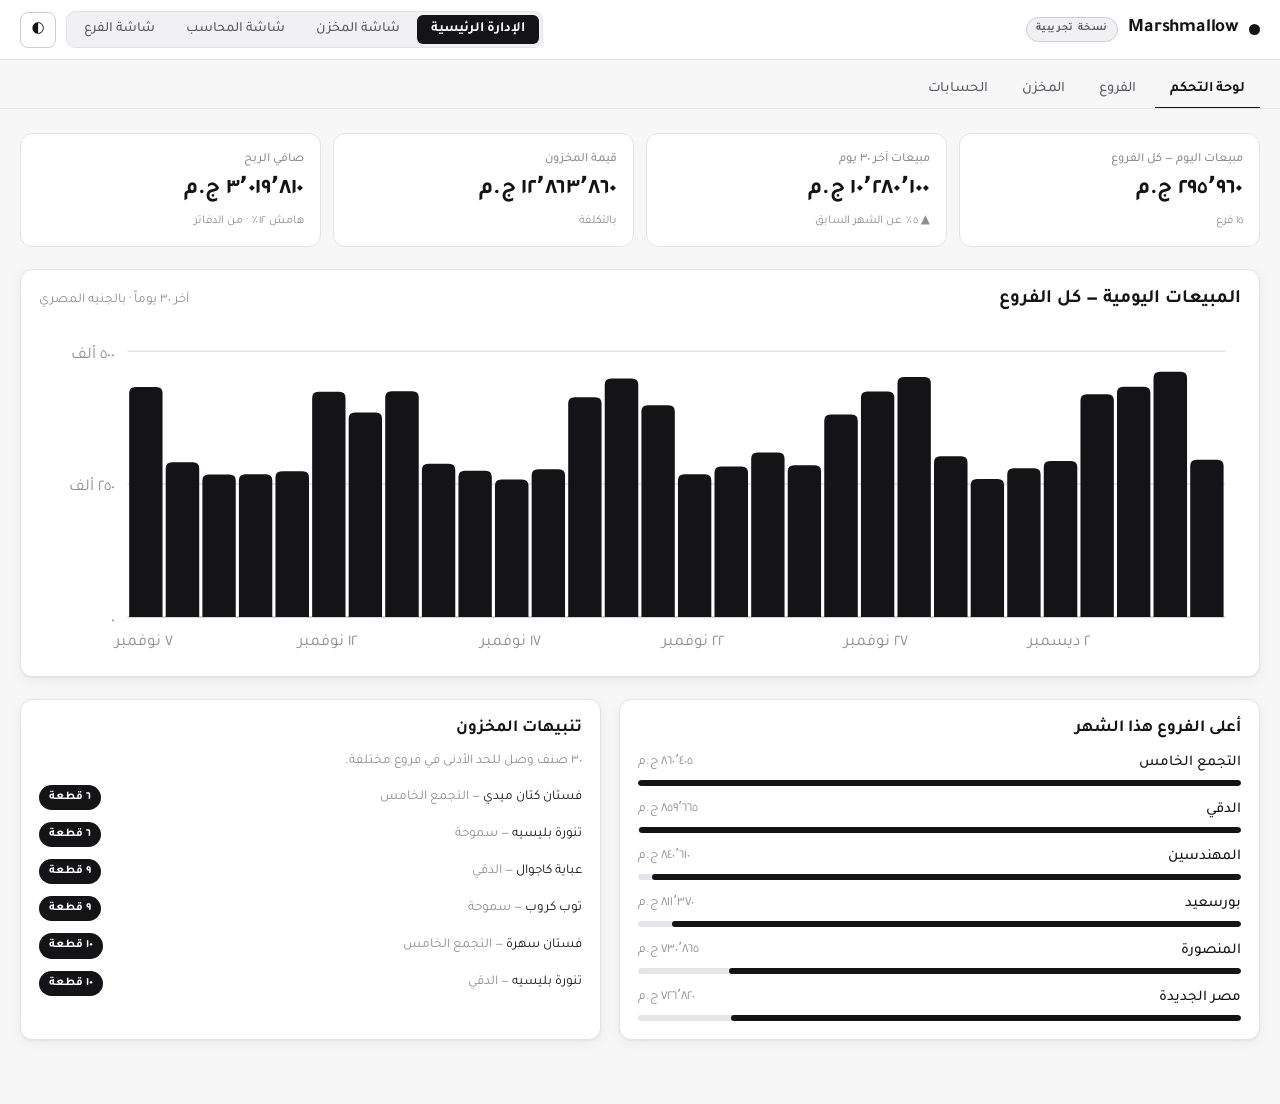
==== marshmallow/index.html @ 13fb3e09 "Add Marshmallow retail demo at /marshmallow/ An Arabic RTL demo of a three-in-one retail system for " ====
<!doctype html>
<html lang="ar" dir="rtl">
<head>
  <meta charset="utf-8">
  <meta name="viewport" content="width=device-width, initial-scale=1, viewport-fit=cover">
  <meta name="description" content="نسخة تجريبية لنظام Marshmallow — إدارة رئيسية ومخزن ومحاسبة وخمسة عشر فرعاً. بيانات وهمية بالكامل.">
  <meta name="robots" content="noindex">
  <link rel="icon" href="data:image/svg+xml,%3Csvg%20xmlns%3D%27http%3A%2F%2Fwww.w3.org%2F2000%2Fsvg%27%20viewBox%3D%270%200%2032%2032%27%3E%3Crect%20width%3D%2732%27%20height%3D%2732%27%20rx%3D%277%27%20fill%3D%27%23141416%27%2F%3E%3Ccircle%20cx%3D%2716%27%20cy%3D%2716%27%20r%3D%276%27%20fill%3D%27%23fff%27%2F%3E%3C%2Fsvg%3E">
  <style>
    :root { color-scheme: light;
      padding-top: env(safe-area-inset-top, 0px);
      padding-bottom: env(safe-area-inset-bottom, 0px); }
    body { margin: 0; font: 14px system-ui, sans-serif; }
    img { max-width: 100%; }
    [hidden] { display: none !important; }
  </style>
<title>Marshmallow</title>
<link rel="stylesheet" href="https://fonts.googleapis.com/css2?family=IBM+Plex+Mono:wght@400;500&family=Tajawal:wght@400;500;700&display=swap">
<style>
  /* Layout: RTL app shell — monochrome. Top bar with console/branch switch, tab row, 1320px column.
     No hue anywhere: state is carried by weight, fill and border style, never colour. */
  :root {
    --bg:#f7f7f8; --surface:#ffffff; --surface-2:#f1f1f3; --surface-3:#e6e6ea;
    --ink:#141416; --ink-2:#5c5c63; --ink-3:#8e8e96;
    --line:#e3e3e7; --line-2:#cdcdd3;
    --accent:#141416; --on-accent:#ffffff;
    --shadow:0 1px 2px rgba(20,20,22,.05), 0 4px 14px rgba(20,20,22,.05);
    --radius:12px;
    --font:"Tajawal", system-ui, "Segoe UI", sans-serif;
    --mono:"IBM Plex Mono", ui-monospace, Menlo, monospace;
  }
  @media (prefers-color-scheme: dark) {
    :root:not([data-theme="light"]) {
      --bg:#0e0e10; --surface:#161618; --surface-2:#1e1e21; --surface-3:#2a2a2f;
      --ink:#f2f2f4; --ink-2:#a8a8b0; --ink-3:#74747c;
      --line:#2a2a2e; --line-2:#3c3c43;
      --accent:#f2f2f4; --on-accent:#141416;
      --shadow:0 1px 2px rgba(0,0,0,.45), 0 4px 16px rgba(0,0,0,.4);
      color-scheme: dark;
    }
  }
  :root[data-theme="dark"] {
    --bg:#0e0e10; --surface:#161618; --surface-2:#1e1e21; --surface-3:#2a2a2f;
    --ink:#f2f2f4; --ink-2:#a8a8b0; --ink-3:#74747c;
    --line:#2a2a2e; --line-2:#3c3c43;
    --accent:#f2f2f4; --on-accent:#141416;
    --shadow:0 1px 2px rgba(0,0,0,.45), 0 4px 16px rgba(0,0,0,.4);
    color-scheme: dark;
  }

  * { box-sizing:border-box; }
  body { background:var(--bg); color:var(--ink); font-family:var(--font); direction:rtl;
         font-size:15px; line-height:1.6; -webkit-font-smoothing:antialiased; }
  h1,h2,h3,h4 { margin:0; line-height:1.25; font-weight:700; }
  p { margin:0; }
  button { font-family:inherit; font-size:inherit; cursor:pointer; }
  input, select, textarea { font-family:inherit; font-size:14px; }

  .topbar { position:sticky; top:env(safe-area-inset-top,0px); z-index:30;
    background:color-mix(in srgb, var(--surface) 92%, transparent); backdrop-filter:saturate(160%) blur(10px);
    border-bottom:1px solid var(--line); display:flex; align-items:center; justify-content:space-between;
    gap:14px; flex-wrap:wrap; padding:11px 20px; }
  .brandmark { display:flex; align-items:center; gap:10px; }
  .dot { width:11px; height:11px; border-radius:50%; background:var(--accent); flex:none; }
  .wordmark { font-size:19px; font-weight:700; letter-spacing:-.01em; }
  .chip-demo { font-size:10.5px; font-weight:700; letter-spacing:.06em; background:var(--surface-2);
    color:var(--ink-2); padding:3px 9px; border-radius:999px; border:1px solid var(--line-2); }
  .topright { display:flex; align-items:center; gap:10px; flex-wrap:wrap; }
  .seg { display:flex; background:var(--surface-2); border:1px solid var(--line); border-radius:9px; padding:3px; gap:3px; }
  .seg button { border:none; background:none; color:var(--ink-2); padding:6px 14px; border-radius:6px; font-weight:500; font-size:14px; }
  .seg button[aria-pressed="true"] { background:var(--accent); color:var(--on-accent); font-weight:700; }
  select.pick, input.fld, select.fld { padding:7px 11px; border:1px solid var(--line-2); border-radius:8px;
    background:var(--surface); color:var(--ink); }
  input.fld:focus, select.fld:focus, select.pick:focus, .srch:focus { outline:2px solid var(--accent); outline-offset:1px; }
  .iconbtn { border:1px solid var(--line-2); background:var(--surface); color:var(--ink); width:36px; height:36px;
    border-radius:8px; font-size:15px; line-height:1; display:inline-flex; align-items:center; justify-content:center; }

  .tabrow { display:flex; gap:4px; overflow-x:auto; padding:12px 20px 0; border-bottom:1px solid var(--line);
    background:var(--bg); position:sticky; top:calc(env(safe-area-inset-top,0px) + 58px); z-index:20; }
  .tabrow button { border:none; background:none; color:var(--ink-2); white-space:nowrap; padding:9px 15px;
    border-radius:8px 8px 0 0; font-weight:500; font-size:14.5px; border-bottom:2px solid transparent; margin-bottom:-1px; }
  .tabrow button:hover { color:var(--ink); background:var(--surface-2); }
  .tabrow button[aria-selected="true"] { color:var(--ink); border-bottom-color:var(--accent); font-weight:700; }

  .subnav { display:flex; gap:6px; flex-wrap:wrap; }
  .subnav button { border:1px solid var(--line); background:var(--surface); color:var(--ink-2);
    padding:6px 13px; border-radius:999px; font-size:13.5px; font-weight:500; }
  .subnav button[aria-pressed="true"] { background:var(--accent); color:var(--on-accent); border-color:var(--accent); font-weight:700; }

  .wrap { max-width:1320px; margin-inline:auto; padding-inline:20px; padding-block:24px 64px; }
  .stack { display:flex; flex-direction:column; gap:22px; }
  .stack-s { display:flex; flex-direction:column; gap:12px; }
  .row { display:flex; gap:12px; flex-wrap:wrap; align-items:center; }
  .sechead { display:flex; align-items:baseline; justify-content:space-between; gap:12px; flex-wrap:wrap; }
  .sechead h2 { font-size:19px; }
  .sub { color:var(--ink-3); font-size:13.5px; }
  .card { background:var(--surface); border:1px solid var(--line); border-radius:var(--radius); box-shadow:var(--shadow); }
  .card-pad { padding:18px; }

  .tiles { display:grid; grid-template-columns:repeat(auto-fit, minmax(180px,1fr)); gap:12px; }
  .tile { background:var(--surface); border:1px solid var(--line); border-radius:var(--radius); padding:15px 16px;
    display:flex; flex-direction:column; gap:3px; min-width:0; }
  .tile .lbl { font-size:12.5px; color:var(--ink-3); font-weight:500; }
  .tile .val { font-size:23px; font-weight:700; letter-spacing:-.015em; font-variant-numeric:tabular-nums; }
  .tile .meta { font-size:12px; color:var(--ink-3); }

  .tscroll { overflow-x:auto; border:1px solid var(--line); border-radius:var(--radius); background:var(--surface); }
  .tscroll.tall { max-height:560px; overflow-y:auto; }
  table { border-collapse:collapse; width:100%; font-size:14px; }
  th, td { text-align:right; padding:10px 13px; border-bottom:1px solid var(--line); white-space:nowrap; }
  thead th { font-size:12px; font-weight:500; color:var(--ink-3); background:var(--surface-2); position:sticky; top:0; z-index:1; }
  tbody tr:last-child td { border-bottom:none; }
  tbody tr.clickable { cursor:pointer; }
  tbody tr.clickable:hover { background:var(--surface-2); }
  tr.totalrow td { font-weight:700; background:var(--surface-2); }
  .n { font-variant-numeric:tabular-nums; }
  .code { font-family:var(--mono); font-size:12.5px; color:var(--ink-3); direction:ltr; display:inline-block; }

  /* الحالات بالوزن لا باللون */
  .badge { display:inline-block; font-size:12px; font-weight:500; padding:2px 9px; border-radius:999px;
           border:1px solid transparent; }
  .b-quiet { background:var(--surface-2); color:var(--ink-3); }
  .b-mark  { background:var(--surface); color:var(--ink); border-color:var(--line-2); font-weight:700; }
  .b-loud  { background:var(--accent); color:var(--on-accent); font-weight:700; }
  .b-dash  { background:var(--surface); color:var(--ink-2); border:1px dashed var(--line-2); }

  .minibar { height:6px; border-radius:3px; background:var(--surface-3); overflow:hidden; min-width:90px; }
  .minibar i { display:block; height:100%; background:var(--accent); border-radius:3px; }

  .btn { border:1px solid var(--line-2); background:var(--surface); color:var(--ink); padding:9px 15px;
         border-radius:9px; font-weight:500; }
  .btn:hover { background:var(--surface-2); }
  .btn-primary { background:var(--accent); border-color:var(--accent); color:var(--on-accent); font-weight:700; }
  .btn-primary:hover { opacity:.88; }
  .btn:disabled, .btn-primary:disabled { opacity:.4; cursor:not-allowed; }
  .btn-sm { padding:6px 11px; font-size:13.5px; }

  .notice { display:flex; gap:10px; align-items:flex-start; background:var(--surface-2);
    border:1px solid var(--line); border-inline-start:3px solid var(--accent); border-radius:10px;
    border-start-start-radius:0; border-end-start-radius:0;
    padding:12px 15px; font-size:13.5px; color:var(--ink-2); }
  .notice b { color:var(--ink); }

  .chartbox { position:relative; }
  svg.chart { display:block; width:100%; height:auto; direction:ltr; }
  .tip { position:absolute; pointer-events:none; opacity:0; transition:opacity .12s; background:var(--accent);
    color:var(--on-accent); font-size:12.5px; font-weight:500; padding:6px 10px; border-radius:7px;
    white-space:nowrap; transform:translate(-50%,-130%); z-index:5; }
  .tip.on { opacity:1; }

  /* شبكة المقاسات والألوان — تدرّج رمادي للكمية، وإطار متقطّع للصفر */
  .vgrid { border-collapse:separate; border-spacing:3px; }
  .vgrid th { background:none; font-size:12px; color:var(--ink-3); padding:4px 8px; position:static; }
  .vgrid td { border:none; padding:0; }
  .vcell { display:flex; align-items:center; justify-content:center; min-width:52px; height:40px;
    border-radius:8px; font-weight:700; font-variant-numeric:tabular-nums; font-size:14px; border:1px solid var(--line); }
  .vcell.q0 { background:var(--surface); color:var(--ink-3); border:1px dashed var(--line-2); }
  .vcell.q1 { background:var(--surface-2); color:var(--ink-2); }
  .vcell.q2 { background:var(--surface-3); color:var(--ink); }
  .vcell.q3 { background:var(--accent); color:var(--on-accent); border-color:var(--accent); }
  button.vcell:hover:not(:disabled) { outline:2px solid var(--accent); outline-offset:1px; }
  button.vcell:disabled { opacity:.55; cursor:not-allowed; }
  .legend { display:flex; gap:14px; flex-wrap:wrap; font-size:12px; color:var(--ink-3); align-items:center; }
  .legend i { display:inline-block; width:12px; height:12px; border-radius:3px; margin-inline-end:5px; vertical-align:-2px; }

  .poswrap { display:grid; grid-template-columns:1fr 340px; gap:18px; align-items:start; }
  @media (max-width:940px){ .poswrap{ grid-template-columns:1fr; } }
  .pgrid { display:grid; grid-template-columns:repeat(auto-fill, minmax(168px,1fr)); gap:11px; }
  .pcard { background:var(--surface); border:1px solid var(--line); border-radius:11px; padding:13px;
    text-align:right; display:flex; flex-direction:column; gap:5px; min-width:0; }
  .pcard:hover { border-color:var(--accent); box-shadow:var(--shadow); }
  .pcard .nm { font-weight:700; font-size:14.5px; }
  .pcard .pr { font-weight:700; font-variant-numeric:tabular-nums; font-size:14px; }
  .pcard .av { font-size:11.5px; color:var(--ink-3); }
  .cart { position:sticky; top:132px; display:flex; flex-direction:column; }
  .cart-head { padding:14px 16px; border-bottom:1px solid var(--line); display:flex; justify-content:space-between; align-items:center; }
  .cart-items { display:flex; flex-direction:column; max-height:330px; overflow-y:auto; }
  .citem { display:grid; grid-template-columns:1fr auto auto; gap:8px; align-items:center; padding:10px 16px;
    border-bottom:1px solid var(--line); font-size:13.5px; }
  .citem .cn b { display:block; font-size:13.5px; }
  .citem .cn span { color:var(--ink-3); font-size:11.5px; }
  .xbtn { border:none; background:none; color:var(--ink-3); font-size:16px; padding:0 4px; line-height:1; }
  .xbtn:hover { color:var(--ink); }
  .cart-foot { padding:14px 16px; display:flex; flex-direction:column; gap:10px; }
  .ttl { display:flex; justify-content:space-between; font-size:13.5px; color:var(--ink-2); }
  .ttl.grand { font-size:18px; font-weight:700; color:var(--ink); padding-top:9px; border-top:1px solid var(--line); }
  .empty { padding:30px 16px; text-align:center; color:var(--ink-3); font-size:13.5px; }

  .ovl { position:fixed; inset:0; background:rgba(10,10,12,.55); display:flex; align-items:center;
    justify-content:center; padding:20px; z-index:50; }
  .modal { background:var(--surface); border:1px solid var(--line); border-radius:14px; max-width:740px; width:100%;
    max-height:88vh; overflow-y:auto; box-shadow:0 24px 60px rgba(0,0,0,.35); }
  .modal.wide { max-width:940px; }
  .modal-h { display:flex; justify-content:space-between; align-items:center; gap:12px; padding:16px 18px;
    border-bottom:1px solid var(--line); position:sticky; top:0; background:var(--surface); z-index:2; }
  .modal-b { padding:18px; display:flex; flex-direction:column; gap:16px; }

  .toast { position:fixed; bottom:24px; left:50%; transform:translateX(-50%); background:var(--accent);
    color:var(--on-accent); padding:11px 22px; border-radius:999px; font-weight:700; font-size:14px;
    z-index:60; box-shadow:0 8px 24px rgba(0,0,0,.3); }

  .srch { padding:9px 13px; border:1px solid var(--line-2); border-radius:9px; background:var(--surface);
    color:var(--ink); min-width:180px; }
  .backlink { border:none; background:none; color:var(--ink); font-weight:700; padding:0; font-size:14px; text-decoration:underline; text-underline-offset:3px; }

  /* الفلاتر */
  .filters { display:flex; gap:10px; flex-wrap:wrap; align-items:flex-end; background:var(--surface);
    border:1px solid var(--line); border-radius:var(--radius); padding:14px 16px; }
  .f { display:flex; flex-direction:column; gap:4px; min-width:0; }
  .f label { font-size:11.5px; color:var(--ink-3); font-weight:500; }
  .chips { display:flex; gap:6px; flex-wrap:wrap; }
  .chips button { border:1px solid var(--line-2); background:var(--surface); color:var(--ink-2);
    padding:5px 11px; border-radius:999px; font-size:13px; font-weight:500; }
  .chips button[aria-pressed="true"] { background:var(--accent); color:var(--on-accent); border-color:var(--accent); font-weight:700; }

  /* نموذج */
  .grid2 { display:grid; grid-template-columns:repeat(auto-fit,minmax(200px,1fr)); gap:12px; }
  .fieldset { border:1px solid var(--line); border-radius:10px; padding:14px; display:flex; flex-direction:column; gap:12px; }
  .fieldset > h4 { font-size:13.5px; color:var(--ink-2); font-weight:700; }
  .f-full { display:flex; flex-direction:column; gap:5px; }
  .f-full label { font-size:12.5px; color:var(--ink-2); font-weight:500; }
  .f-full input, .f-full select { width:100%; padding:9px 12px; border:1px solid var(--line-2);
    border-radius:8px; background:var(--surface); color:var(--ink); }
  .hint { font-size:12px; color:var(--ink-3); }
  .jline { display:grid; grid-template-columns:1fr 130px 130px 32px; gap:8px; align-items:center; }
  @media (max-width:700px){ .jline{ grid-template-columns:1fr 1fr; } }
  .balrow { display:flex; justify-content:space-between; gap:12px; font-size:14px; padding:10px 12px;
    background:var(--surface-2); border-radius:8px; font-variant-numeric:tabular-nums; }
  .balrow.bad b { text-decoration:underline; text-decoration-style:wavy; text-underline-offset:3px; }
  @media (prefers-reduced-motion: reduce){ * { transition:none !important; } }
</style>
</head>
<body>


<div class="topbar">
  <div class="brandmark"><span class="dot"></span><span class="wordmark">Marshmallow</span>
    <span class="chip-demo">نسخة تجريبية</span></div>
  <div class="topright">
    <div class="seg" role="group" aria-label="اختيار الواجهة">
      <button id="m-admin" aria-pressed="true">الإدارة الرئيسية</button>
      <button id="m-wh" aria-pressed="false">شاشة المخزن</button>
      <button id="m-acc" aria-pressed="false">شاشة المحاسب</button>
      <button id="m-branch" aria-pressed="false">شاشة الفرع</button>
    </div>
    <select class="pick" id="bpick" hidden aria-label="اختيار الفرع"></select>
    <button class="iconbtn" id="themer" aria-label="تبديل المظهر">◐</button>
  </div>
</div>
<nav class="tabrow" id="tabs" role="tablist"></nav>
<div class="wrap"><div id="view" class="stack"></div></div>
<div id="layer"></div>

<script>
/* ============================================================
   بيانات تجريبية ثابتة — وهمية بالكامل
   ============================================================ */
function mulberry32(a){return function(){a|=0;a=a+0x6D2B79F5|0;let t=Math.imul(a^a>>>15,1|a);t=t+Math.imul(t^t>>>7,61|t)^t;return((t^t>>>14)>>>0)/4294967296;};}
const R = mulberry32(72026);
const ri=(a,b)=>a+Math.floor(R()*(b-a+1));
const pick=a=>a[Math.floor(R()*a.length)];
const r5=n=>Math.round(n/5)*5;

const AR  = n => (Math.round(Number(n)||0)).toLocaleString('ar-EG');
const EGP = n => AR(n)+' ج.م';
const KEGP= n => n>=1e6 ? AR(Math.round(n/1e5)/10)+' م' : n>=1000 ? AR(Math.round(n/1000))+' ألف' : AR(n);
const arD = s => String(s).replace(/[0-9]/g, d=>'٠١٢٣٤٥٦٧٨٩'[d]);
const esc = s => String(s==null?'':s).replace(/[&<>"']/g,c=>({'&':'&amp;','<':'&lt;','>':'&gt;','"':'&quot;',"'":'&#39;'}[c]));
const dmy = d => d.toLocaleDateString('ar-EG',{day:'numeric',month:'long',year:'numeric'});
const dm  = d => d.toLocaleDateString('ar-EG',{day:'numeric',month:'short'});
const iso = d => { const z=new Date(d); z.setMinutes(z.getMinutes()-z.getTimezoneOffset()); return z.toISOString().slice(0,10); };

const BRANCHES = [
  ['الزمالك','القاهرة','نهى سامي'],['مصر الجديدة','القاهرة','ريهام فؤاد'],
  ['المعادي','القاهرة','دينا عادل'],['مدينة نصر','القاهرة','منة الله حسن'],
  ['التجمع الخامس','القاهرة الجديدة','سارة مجدي'],['المهندسين','الجيزة','ياسمين طارق'],
  ['الشيخ زايد','الجيزة','هبة عمرو'],['٦ أكتوبر','الجيزة','مريم أشرف'],
  ['الدقي','الجيزة','نورهان سعيد'],['سموحة','الإسكندرية','إيمان رضا'],
  ['سان ستيفانو','الإسكندرية','أسماء كريم'],['طنطا','الغربية','فاطمة الزهراء'],
  ['المنصورة','الدقهلية','رنا وليد'],['أسيوط','أسيوط','شيماء محمود'],
  ['بورسعيد','بورسعيد','جيهان نبيل']
].map((b,i)=>({id:i+1,name:b[0],city:b[1],manager:b[2],weight:0.55+R()*0.9}));
const brName = id => (BRANCHES.find(b=>b.id===id)||{}).name || '—';

const SIZES   = ['S','M','L','XL'];
const PALETTE = ['أسود','أبيض','بيج','وردي','كحلي','زيتي','بني','نبيتي'];
const CATS    = ['فساتين','بلوزات','بناطيل','تنانير','جاكيتات','تريكو'];
const SEASONS = ['صيف ٢٠٢٦','ربيع ٢٠٢٦','شتاء ٢٠٢٥'];
const SUPPLIERS = ['مصنع الدلتا للنسيج','شركة النيل للأقمشة','مجموعة الشرق للملابس','تكس بورت للاستيراد','مصنع المحلة الكبرى'];
const SIZECODE = {S:'1',M:'2',L:'3',XL:'4'};

let styleSeq = 1000;
const STYLES = [
  ['فستان كتان ميدي',1450,'فساتين'],['بلوزة حرير',890,'بلوزات'],
  ['بنطلون واسع',980,'بناطيل'],    ['جاكيت دنيم',1650,'جاكيتات'],
  ['تنورة بليسيه',1120,'تنانير'],  ['قميص قطن',760,'بلوزات'],
  ['كارديجان صوف',1380,'تريكو'],   ['فستان سهرة',2750,'فساتين'],
  ['توب كروب',540,'بلوزات'],       ['بنطلون جينز',1250,'بناطيل'],
  ['عباية كاجوال',1890,'فساتين'],  ['جيب ميدي',1050,'تنانير'],
  ['بلوفر تريكو',1190,'تريكو'],    ['فستان صيفي',1320,'فساتين']
].map(s=>{
  const n=ri(3,4), cols=[], pool=PALETTE.slice();
  for(let i=0;i<n;i++) cols.push(pool.splice(Math.floor(R()*pool.length),1)[0]);
  return { code:'MRS-'+(++styleSeq), name:s[0], price:s[1], cat:s[2],
           cost:r5(s[1]*(0.38+R()*0.12)), colors:cols, sizes:SIZES.slice(),
           season:pick(SEASONS), reorder:ri(40,70), supplier:pick(SUPPLIERS),
           depth:0.5+R()*0.85 };
});
const styleBy = c => STYLES.find(s=>s.code===c);
const vkey = (sz,cl)=> sz+'|'+cl;
const colIdx = cl => String(PALETTE.indexOf(cl)+1).padStart(2,'0');
const sku  = (s,sz,cl)=> s.code+'-'+SIZECODE[sz]+colIdx(cl);
const bcode= (s,sz,cl)=> '62'+s.code.slice(4)+SIZECODE[sz]+colIdx(cl)+
  String((s.code.slice(4)*7 + SIZECODE[sz]*3 + +colIdx(cl)) % 10000).padStart(4,'0');

const STOCK = {};
BRANCHES.forEach(b=>{ STOCK[b.id]={};
  STYLES.forEach(s=>{ const m={}; const dep = R()<0.12;
    s.colors.forEach(cl=> s.sizes.forEach(sz=>{
      if(dep){ m[vkey(sz,cl)] = R()<0.45?0:ri(1,3); return; }
      const base = R()<0.08?0:ri(1,16);
      m[vkey(sz,cl)] = Math.round(base*s.depth*((sz==='M'||sz==='L')?1.4:1));
    }));
    STOCK[b.id][s.code]=m; });
});
const branchQty = (bid,code)=> Object.values(STOCK[bid][code]||{}).reduce((a,c)=>a+c,0);
const totalQty  = code => BRANCHES.reduce((a,b)=>a+branchQty(b.id,code),0);
const stockValue= bid => STYLES.reduce((a,s)=>a+branchQty(bid,s.code)*s.cost,0);
/* المخزن الرئيسي: موقع مستقل عن الفروع، تدخله البضاعة من الموردين ثم تُوزَّع */
const WH_ID = 0;
STOCK[WH_ID] = {};
STYLES.forEach(s=>{ const m={}; s.colors.forEach(cl=> s.sizes.forEach(sz=>{ m[vkey(sz,cl)]=ri(20,90); }));
  STOCK[WH_ID][s.code]=m; });
const locName = id => +id===WH_ID ? 'المخزن الرئيسي' : brName(+id);
const LOCS = () => [[WH_ID,'المخزن الرئيسي'], ...BRANCHES.map(b=>[b.id,b.name])];
const qtyAt = (loc,code,sz,cl) => (STOCK[+loc] && STOCK[+loc][code]) ? (STOCK[+loc][code][vkey(sz,cl)]||0) : 0;
const whTotal = () => STYLES.reduce((a,s)=>a+branchQty(WH_ID,s.code),0);

const COMBOS=[]; BRANCHES.forEach(b=>STYLES.forEach(s=>COMBOS.push({b,s,q:branchQty(b.id,s.code)})));
COMBOS.sort((a,b)=>a.q-b.q);
const LOW_B = Math.round(COMBOS[Math.floor(COMBOS.length/2)].q*0.45);

/* ---------- المبيعات اليومية ---------- */
const DAYS=90;
const dayKey = d => { const x=new Date(); x.setDate(x.getDate()-d); x.setHours(0,0,0,0); return x; };
const DAILY={};
BRANCHES.forEach(b=>{ DAILY[b.id]=[];
  for(let d=DAYS-1; d>=0; d--){ const dt=dayKey(d), w=(dt.getDay()>=4&&dt.getDay()<=6)?1.45:1;
    DAILY[b.id].push({d:dt,total:Math.round(r5(b.weight*w*(1+(DAYS-d)/DAYS*0.18)*ri(9000,21000)))}); }});
const dailyAll = () => DAILY[1].map((_,i)=>({d:DAILY[1][i].d,total:BRANCHES.reduce((a,b)=>a+DAILY[b.id][i].total,0)}));
const monthSales = bid => DAILY[bid].slice(-30).reduce((a,x)=>a+x.total,0);
const todaySales = bid => DAILY[bid][DAILY[bid].length-1].total;

/* ---------- سجل الحركات الموحّد (كل الأنواع، كل الفروع، ٩٠ يوماً) ---------- */
const MTYPES = {
  sale:     {label:'بيع',    sign:-1},
  return:   {label:'مرتجع',  sign:+1},
  receipt:  {label:'توريد',  sign:+1},
  transfer: {label:'تحويل',  sign:0},
  count:    {label:'جرد',    sign:0}
};
let mSeq=4100;
const MOVES=[];
const PREFIX = {sale:'INV',return:'RET',receipt:'GRN',transfer:'TRF',count:'ADJ'};
function mkMove(bid,dt,kind,s,sz,cl,qty,extra){
  const m = { id: PREFIX[kind]+'-'+String(bid).padStart(2,'0')+'-'+(++mSeq),
    at:dt, bid, kind, code:s.code, name:s.name, size:sz, color:cl, qty,
    value: kind==='receipt'||kind==='count' ? qty*s.cost : qty*s.price,
    by: (BRANCHES.find(b=>b.id===bid)||{}).manager || '—' };
  Object.assign(m, extra||{}); MOVES.push(m); return m;
}
BRANCHES.forEach(b=>{
  for(let d=DAYS-1; d>=0; d--){
    const dt0 = dayKey(d);
    const mk = (h)=>{ const x=new Date(dt0); x.setHours(h, ri(0,59)); return x; };
    for(let i=0;i<ri(2,5);i++){ const s=pick(STYLES);
      mkMove(b.id, mk(ri(11,21)), R()<0.07?'return':'sale', s, pick(s.sizes), pick(s.colors), ri(1,2),
        {pay: pick(['كاش','كاش','فيزا','انستاباي'])}); }
    if (R()<0.11){ const s=pick(STYLES);
      mkMove(b.id, mk(ri(9,12)), 'receipt', s, pick(s.sizes), pick(s.colors), ri(8,40), {supplier:s.supplier}); }
    if (R()<0.07){ const s=pick(STYLES), to=pick(BRANCHES.filter(x=>x.id!==b.id));
      mkMove(b.id, mk(ri(10,16)), 'transfer', s, pick(s.sizes), pick(s.colors), ri(2,10), {to:to.id}); }
    if (R()<0.03){ const s=pick(STYLES);
      mkMove(b.id, mk(ri(18,21)), 'count', s, pick(s.sizes), pick(s.colors), ri(1,4),
        {reason: pick(['فرق جرد','تالف','مفقود'])}); }
  }
});
MOVES.sort((a,b)=>b.at-a.at);
const movesOf = bid => MOVES.filter(m=>m.bid===bid);
const last30Of = bid => { const cut=dayKey(29); return movesOf(bid).filter(m=>m.at>=cut); };

/* ============================================================
   المحاسبة — دليل حسابات وقيود متوازنة، وكل التقارير تُشتق منها
   ============================================================ */
const COA = [
  ['1110','النقدية بالخزينة','asset','الأصول المتداولة'],
  ['1120','البنك','asset','الأصول المتداولة'],
  ['1130','ذمم مدينة — عملاء','asset','الأصول المتداولة'],
  ['1140','المخزون','asset','الأصول المتداولة'],
  ['1210','أثاث وتجهيزات الفروع','asset','الأصول الثابتة'],
  ['1220','مجمع إهلاك الأثاث','contra_asset','الأصول الثابتة'],
  ['2110','الموردون','liability','الخصوم المتداولة'],
  ['2120','ضريبة القيمة المضافة','liability','الخصوم المتداولة'],
  ['2130','مصروفات مستحقة','liability','الخصوم المتداولة'],
  ['3110','رأس المال','equity','حقوق الملكية'],
  ['3120','أرباح محتجزة','equity','حقوق الملكية'],
  ['4110','إيرادات المبيعات','revenue','الإيرادات'],
  ['4120','مردودات المبيعات','contra_revenue','الإيرادات'],
  ['5110','تكلفة البضاعة المباعة','expense','تكلفة المبيعات'],
  ['5210','إيجارات الفروع','expense','مصروفات تشغيلية'],
  ['5220','رواتب وأجور','expense','مصروفات تشغيلية'],
  ['5230','كهرباء ومياه','expense','مصروفات تشغيلية'],
  ['5240','تسويق وإعلان','expense','مصروفات تشغيلية'],
  ['5250','نقل وشحن','expense','مصروفات تشغيلية'],
  ['5260','مصروفات متنوعة','expense','مصروفات تشغيلية'],
  ['5270','إهلاك','expense','مصروفات تشغيلية']
].map(a=>({code:a[0],name:a[1],type:a[2],group:a[3]}));
const accBy = c => COA.find(a=>a.code===c);
const DEBIT_NATURE = { asset:1, expense:1, contra_revenue:1, contra_asset:-1, liability:-1, equity:-1, revenue:-1 };

let jSeq=0;
const JOURNAL=[];
function je(date, desc, lines, src){
  const dr = lines.reduce((a,l)=>a+(l.dr||0),0), cr = lines.reduce((a,l)=>a+(l.cr||0),0);
  if (Math.abs(dr-cr) > 0.5) { const diff = Math.round(dr-cr);
    lines.push(diff>0 ? {acc:'3110',dr:0,cr:diff} : {acc:'3110',dr:-diff,cr:0}); }
  JOURNAL.push({ id:'JV-'+String(++jSeq).padStart(4,'0'), date, desc, src: src||'تلقائي',
                 lines: lines.map(l=>({acc:l.acc, dr:Math.round(l.dr||0), cr:Math.round(l.cr||0)})) });
}
(function buildBooks(){
  const openInv = BRANCHES.reduce((a,b)=>a+stockValue(b.id),0);
  je(dayKey(DAYS-1), 'أرصدة افتتاحية', [
    {acc:'1110',dr:780000}, {acc:'1120',dr:2150000}, {acc:'1140',dr:openInv},
    {acc:'1210',dr:4200000}, {acc:'1220',cr:880000}, {acc:'2110',cr:2380000}
  ], 'افتتاحي');

  for (let mo=2; mo>=0; mo--){
    const slice = dailyAll().slice(mo===0 ? -30 : -(30*(mo+1)), mo===0 ? undefined : -(30*mo));
    const gross = slice.reduce((a,d)=>a+d.total,0);
    const dt = slice[slice.length-1].d;
    const label = dt.toLocaleDateString('ar-EG',{month:'long',year:'numeric'});
    const vat  = Math.round(gross*14/114), net = gross-vat;
    const cash = Math.round(gross*0.58), card = gross-cash;
    je(dt, 'إثبات مبيعات الفروع — '+label,
      [{acc:'1110',dr:cash},{acc:'1120',dr:card},{acc:'4110',cr:net},{acc:'2120',cr:vat}]);
    const cogs = Math.round(net*0.43);
    je(dt, 'تكلفة البضاعة المباعة — '+label, [{acc:'5110',dr:cogs},{acc:'1140',cr:cogs}]);
    const rets = Math.round(gross*0.035);
    je(dt, 'مردودات مبيعات — '+label, [{acc:'4120',dr:rets},{acc:'1110',cr:rets}]);
    const purch = Math.round(cogs*1.15);
    je(dt, 'مشتريات بضاعة من الموردين — '+label, [{acc:'1140',dr:purch},{acc:'2110',cr:purch}]);
    [['5210','إيجارات الفروع',1250000,'1120'],['5220','رواتب وأجور',1450000,'1110'],
     ['5230','كهرباء ومياه',240000,'1120'],['5240','تسويق وإعلان',310000,'1120'],
     ['5250','نقل وشحن',120000,'1110'],['5260','مصروفات متنوعة',85000,'1110']]
      .forEach(([a,nm,amt,cfrom])=> je(dt, nm+' — '+label, [{acc:a,dr:amt},{acc:cfrom,cr:amt}]));
    je(dt, 'إهلاك الأثاث والتجهيزات — '+label, [{acc:'5270',dr:72000},{acc:'1220',cr:72000}]);
    je(dt, 'إيداع نقدية الفروع بالبنك — '+label, [{acc:'1120',dr:3500000},{acc:'1110',cr:3500000}]);
    je(dt, 'سداد دفعة للموردين — '+label, [{acc:'2110',dr:Math.round(purch*0.75)},{acc:'1120',cr:Math.round(purch*0.75)}]);
    je(dt, 'توريد ضريبة القيمة المضافة — '+label, [{acc:'2120',dr:Math.round(vat*0.9)},{acc:'1120',cr:Math.round(vat*0.9)}]);
  }
})();

const jLines = () => JOURNAL.flatMap(j=>j.lines.map(l=>({...l, j})));
function accBal(code){
  let dr=0, cr=0;
  JOURNAL.forEach(j=>j.lines.forEach(l=>{ if(l.acc===code){ dr+=l.dr; cr+=l.cr; } }));
  return { dr, cr, bal: dr-cr };
}
function trialBalance(){
  return COA.map(a=>{ const b=accBal(a.code); return {...a, dr:b.dr, cr:b.cr,
    netDr: b.bal>0?b.bal:0, netCr: b.bal<0?-b.bal:0 }; }).filter(r=>r.dr||r.cr);
}
const sumType = t => COA.filter(a=>a.type===t).reduce((s,a)=>s+Math.abs(accBal(a.code).bal),0);
function pnl(){
  const rev = Math.abs(accBal('4110').bal), retn = Math.abs(accBal('4120').bal);
  const cogs= Math.abs(accBal('5110').bal);
  const ops = COA.filter(a=>a.type==='expense' && a.code!=='5110')
                 .map(a=>({...a, amt:Math.abs(accBal(a.code).bal)}));
  const opex= ops.reduce((s,o)=>s+o.amt,0);
  const net = rev-retn-cogs-opex;
  return { rev, retn, netRev:rev-retn, cogs, gross:rev-retn-cogs, ops, opex, net };
}
function balanceSheet(){
  const P = pnl();
  /* أرصدة مُوقَّعة: الأصول موجبة بالمدين، والخصوم وحقوق الملكية موجبة بالدائن.
     ما دام كل قيد متوازناً فإن الطرفين يتساويان حسابياً بالضرورة. */
  const g = n => COA.filter(a=>a.group===n).map(a=>({...a, amt:accBal(a.code).bal})).filter(a=>Math.abs(a.amt)>0.5);
  const ca = g('الأصول المتداولة'), fa = g('الأصول الثابتة');
  const li = g('الخصوم المتداولة').map(a=>({...a, amt:-a.amt}));
  const eq = g('حقوق الملكية').map(a=>({...a, amt:-a.amt}));
  const assets = [...ca,...fa].reduce((s,a)=>s+a.amt,0);
  const liab   = li.reduce((s,a)=>s+a.amt,0);
  const equity = eq.reduce((s,a)=>s+a.amt,0) + P.net;
  return { ca, fa, li, eq, assets, liab, equity, net:P.net, total: liab+equity };
}

/* ============================================================
   الحالة
   ============================================================ */
const MODES       = ['admin','wh','acc','branch'];
const ADMIN_TABS  = [['dash','لوحة التحكم'],['branches','الفروع'],['wh','المخزن'],['acc','الحسابات']];
const BRANCH_TABS = [['sell','البيع'],['bstock','المخزون'],['rets','المرتجعات'],['log','سجل الشهر']];
const WH_VIEWS    = [['items','الأصناف'],['grn','التوريد'],['trf','التحويلات'],['adj','الجرد']];
let S = { mode:'admin', tab:'dash', branch:1, profile:null, cart:[], q:'', sq:'',
          bview:'list', whview:'items', accview:'over', ledger:null,
          F:{ from:iso(dayKey(29)), to:iso(dayKey(0)), branch:'all', types:{sale:1,return:1,receipt:1,transfer:1,count:1}, q:'' },
          NI:null, JE:null, WF:null };
const $ = s => document.querySelector(s);
/* داخل الإدارة الرئيسية تُعرض شاشتا المخزن والحسابات للاطّلاع فقط */
const RO = () => S.mode==='admin';

function setMode(m){
  S.mode=m; S.profile=null; S.q=''; S.sq=''; S.ledger=null; S.WF=null; S.NI=null; S.JE=null;
  S.tab = m==='admin'?'dash' : m==='branch'?'sell' : m==='wh'?'items' : 'over';
  if(m==='wh') S.whview='items';
  if(m==='acc') S.accview='over';
  MODES.forEach(k=> $('#m-'+k).setAttribute('aria-pressed', m===k));
  $('#bpick').hidden = m!=='branch';
  render();
}
MODES.forEach(k=> $('#m-'+k).onclick=()=>setMode(k));
$('#bpick').innerHTML = BRANCHES.map(b=>`<option value="${b.id}">فرع ${esc(b.name)}</option>`).join('');
$('#bpick').onchange = e=>{ S.branch=+e.target.value; S.cart=[]; render(); };
$('#themer').onclick = ()=>{ const c=document.documentElement.getAttribute('data-theme');
  const dark = c ? c==='dark' : matchMedia('(prefers-color-scheme: dark)').matches;
  document.documentElement.setAttribute('data-theme', dark?'light':'dark'); render(); };

function tabList(){ return S.mode==='admin'?ADMIN_TABS : S.mode==='branch'?BRANCH_TABS
                        : S.mode==='wh'?WH_VIEWS : ACC_VIEWS; }
function curTab(){ return S.mode==='wh'?S.whview : S.mode==='acc'?S.accview : S.tab; }
function setTab(k){ if(S.mode==='wh') S.whview=k; else if(S.mode==='acc') S.accview=k; else S.tab=k; }
function renderTabs(){
  $('#tabs').innerHTML = tabList().map(([k,l])=>
    `<button role="tab" data-t="${k}" aria-selected="${curTab()===k&&!S.profile&&!S.ledger}">${l}</button>`).join('');
  $('#tabs').querySelectorAll('button').forEach(b=> b.onclick=()=>{
    setTab(b.dataset.t); S.profile=null; S.q=''; S.ledger=null; render(); });
}
const roBanner = n => `<div class="notice"><span>👁️</span><div>أنت في <b>الإدارة الرئيسية</b>: شاشة ${n} معروضة هنا <b>للاطّلاع فقط</b>. الإضافة والتعديل تتمّان من شاشة ${n} المستقلّة في أعلى الصفحة.</div></div>`;
const whSubnav  = () => `<div class="subnav" role="group">${WH_VIEWS.map(([k,l])=>
  `<button data-wv="${k}" aria-pressed="${S.whview===k}">${l}</button>`).join('')}</div>`;
const accSubnav = () => `<div class="subnav" role="group">${ACC_VIEWS.map(([k,l])=>
  `<button data-av="${k}" aria-pressed="${S.accview===k&&!S.ledger}">${l}</button>`).join('')}</div>`;
function whBody(){ return ({items:whItems, grn:whGRN, trf:whTRF, adj:whADJ})[S.whview](); }
function accBody(){ if(S.ledger) return ledgerPanel(S.ledger);
  return ({over:accOver, coa:accCOA, je:accJE, tb:accTB, is:accIS, bs:accBS, ap:accAP})[S.accview](); }
function render(){
  renderTabs();
  const v=$('#view');
  if (S.mode==='admin'){
    if (S.profile)          v.innerHTML = viewProfile(S.profile);
    else if (S.tab==='wh')  v.innerHTML = roBanner('المخزن')   + whSubnav()  + whBody();
    else if (S.tab==='acc') v.innerHTML = roBanner('الحسابات') + accSubnav() + accBody();
    else                    v.innerHTML = ({dash:viewDash, branches:viewBranches})[S.tab]();
  }
  else if (S.mode==='branch') v.innerHTML = ({sell:viewSell,bstock:viewBStock,rets:viewRets,log:viewLog})[S.tab]();
  else if (S.mode==='wh')     v.innerHTML = whBody();
  else                        v.innerHTML = accBody();
  wire(); bindChart();
}

/* ---------- الرسم البياني ---------- */
function barChart(series, opts){
  opts=opts||{}; const W=760,H=opts.h||210,padT=16,padB=26,padS=56;
  const max=Math.max(...series.map(d=>d.total),1), nice=Math.ceil(max/50000)*50000||max;
  const pw=W-padS-10, ph=H-padT-padB, bw=Math.max(3,pw/series.length-2);
  const grid=[0,.5,1].map(f=>{ const y=padT+ph-ph*f;
    return `<line x1="${padS}" y1="${y.toFixed(1)}" x2="${W-10}" y2="${y.toFixed(1)}" stroke="var(--line)" stroke-width="1"/>
      <text x="${padS-8}" y="${(y+4).toFixed(1)}" text-anchor="end" font-size="10.5" fill="var(--ink-3)">${KEGP(nice*f)}</text>`;}).join('');
  const bars=series.map((d,i)=>{ const h=Math.max(1,(d.total/nice)*ph), x=padS+i*(pw/series.length)+1,
    y=padT+ph-h, r=Math.min(4,bw/2,h);
    return `<path d="M${x.toFixed(1)},${(y+h).toFixed(1)} L${x.toFixed(1)},${(y+r).toFixed(1)} Q${x.toFixed(1)},${y.toFixed(1)} ${(x+r).toFixed(1)},${y.toFixed(1)} L${(x+bw-r).toFixed(1)},${y.toFixed(1)} Q${(x+bw).toFixed(1)},${y.toFixed(1)} ${(x+bw).toFixed(1)},${(y+r).toFixed(1)} L${(x+bw).toFixed(1)},${(y+h).toFixed(1)} Z" fill="var(--accent)" class="bar" data-v="${d.total}" data-d="${dm(d.d)}"/>`;}).join('');
  const step=Math.ceil(series.length/6);
  const xl=series.map((d,i)=> i%step===0?`<text x="${(padS+i*(pw/series.length)+bw/2).toFixed(1)}" y="${H-8}" text-anchor="middle" font-size="10.5" fill="var(--ink-3)">${dm(d.d)}</text>`:'').join('');
  return `<div class="chartbox"><svg class="chart" viewBox="0 0 ${W} ${H}" role="img" aria-label="${esc(opts.label||'المبيعات اليومية')}">
    ${grid}<line x1="${padS}" y1="${padT+ph}" x2="${W-10}" y2="${padT+ph}" stroke="var(--line-2)" stroke-width="1"/>
    ${bars}${xl}</svg><div class="tip"></div></div>`;
}
function bindChart(){
  const box=document.querySelector('.chartbox'); if(!box) return;
  const tip=box.querySelector('.tip');
  box.querySelectorAll('.bar').forEach(b=>{
    b.addEventListener('mouseenter',()=>{ const r=b.getBoundingClientRect(), br=box.getBoundingClientRect();
      tip.textContent=b.dataset.d+' · '+EGP(b.dataset.v);
      tip.style.left=(r.left-br.left+r.width/2)+'px'; tip.style.top=(r.top-br.top)+'px'; tip.classList.add('on'); });
    b.addEventListener('mouseleave',()=>tip.classList.remove('on'));
  });
}

/* ============================================================
   لوحة التحكم
   ============================================================ */
function viewDash(){
  const all=dailyAll(), last30=all.slice(-30);
  const month=last30.reduce((a,d)=>a+d.total,0), prev=all.slice(-60,-30).reduce((a,d)=>a+d.total,0);
  const delta=Math.round((month-prev)/prev*100);
  const low=COMBOS.filter(c=>c.q<=LOW_B);
  const top=BRANCHES.slice().sort((a,b)=>monthSales(b.id)-monthSales(a.id)).slice(0,6);
  const maxTop=monthSales(top[0].id), P=pnl();
  return `
  <div class="tiles">
    <div class="tile"><span class="lbl">مبيعات اليوم — كل الفروع</span><span class="val">${EGP(all[all.length-1].total)}</span><span class="meta">${AR(15)} فرع</span></div>
    <div class="tile"><span class="lbl">مبيعات آخر ٣٠ يوم</span><span class="val">${EGP(month)}</span><span class="meta">${delta>=0?'▲':'▼'} ${AR(Math.abs(delta))}٪ عن الشهر السابق</span></div>
    <div class="tile"><span class="lbl">قيمة المخزون</span><span class="val">${EGP(BRANCHES.reduce((a,b)=>a+stockValue(b.id),0))}</span><span class="meta">بالتكلفة</span></div>
    <div class="tile"><span class="lbl">صافي الربح</span><span class="val">${EGP(P.net)}</span><span class="meta">هامش ${AR(Math.round(P.net/P.netRev*100))}٪ · من الدفاتر</span></div>
  </div>
  <div class="card card-pad stack" style="gap:14px">
    <div class="sechead"><h2>المبيعات اليومية — كل الفروع</h2><span class="sub">آخر ٣٠ يوماً · بالجنيه المصري</span></div>
    ${barChart(last30,{label:'المبيعات اليومية لكل الفروع خلال آخر ثلاثين يوماً'})}
  </div>
  <div class="row" style="align-items:stretch; gap:18px">
    <div class="card card-pad stack-s" style="flex:1 1 380px; min-width:0">
      <h2 style="font-size:17px">أعلى الفروع هذا الشهر</h2>
      ${top.map(b=>`<div class="stack-s" style="gap:5px">
        <div class="row" style="justify-content:space-between; gap:8px"><span style="font-weight:500">${esc(b.name)}</span><span class="n sub">${EGP(monthSales(b.id))}</span></div>
        <div class="minibar"><i style="width:${(monthSales(b.id)/maxTop*100).toFixed(1)}%"></i></div></div>`).join('')}
    </div>
    <div class="card card-pad stack-s" style="flex:1 1 320px; min-width:0">
      <h2 style="font-size:17px">تنبيهات المخزون</h2>
      <p class="sub">${AR(low.length)} صنف وصل للحد الأدنى في فروع مختلفة.</p>
      ${low.slice(0,6).map(x=>`<div class="row" style="justify-content:space-between; gap:8px; font-size:13.5px">
        <span>${esc(x.s.name)} <span class="sub">— ${esc(x.b.name)}</span></span>
        <span class="badge ${x.q<=Math.round(LOW_B*0.35)?'b-loud':'b-mark'}">${AR(x.q)} قطعة</span></div>`).join('')}
    </div>
  </div>`;
}

/* ============================================================
   الفروع — قائمة + حركات كل الفروع بفلاتر
   ============================================================ */
function filtered(){
  const F=S.F, from=new Date(F.from+'T00:00:00'), to=new Date(F.to+'T23:59:59');
  const q=F.q.trim();
  return MOVES.filter(m=>
    m.at>=from && m.at<=to &&
    (F.branch==='all' || m.bid===+F.branch) &&
    F.types[m.kind] &&
    (!q || m.name.includes(q) || m.id.includes(q) || m.code.includes(q) || brName(m.bid).includes(q))
  );
}
function viewBranches(){
  return `<div class="subnav" role="group">
      <button data-bv="list" aria-pressed="${S.bview==='list'}">قائمة الفروع</button>
      <button data-bv="moves" aria-pressed="${S.bview==='moves'}">حركات كل الفروع</button>
    </div>` + (S.bview==='list' ? branchList() : movesPanel());
}
function branchList(){
  const maxM=Math.max(...BRANCHES.map(b=>monthSales(b.id)));
  return `<div class="sechead"><h2>الفروع</h2><span class="sub">اضغط على أي فرع لفتح ملفه الكامل</span></div>
  <div class="tscroll"><table>
    <thead><tr><th>الفرع</th><th>المحافظة</th><th>المسؤولة</th><th>مبيعات اليوم</th><th>مبيعات الشهر</th><th></th><th>قيمة المخزون</th><th>الحالة</th></tr></thead>
    <tbody>${BRANCHES.map(b=>`<tr class="clickable" data-b="${b.id}">
      <td style="font-weight:700">${esc(b.name)}</td><td class="sub">${esc(b.city)}</td><td>${esc(b.manager)}</td>
      <td class="n">${EGP(todaySales(b.id))}</td><td class="n">${EGP(monthSales(b.id))}</td>
      <td style="width:120px"><div class="minibar"><i style="width:${(monthSales(b.id)/maxM*100).toFixed(1)}%"></i></div></td>
      <td class="n">${EGP(stockValue(b.id))}</td><td><span class="badge b-quiet">يعمل</span></td></tr>`).join('')}
    </tbody></table></div>`;
}
function movesPanel(){
  const F=S.F, rows=filtered(), shown=rows.slice(0,150);
  const sum = k => rows.filter(m=>m.kind===k).reduce((a,m)=>a+m.value,0);
  const cnt = k => rows.filter(m=>m.kind===k).length;
  return `
  <div class="filters">
    <div class="f"><label for="f-from">من تاريخ</label><input class="fld" type="date" id="f-from" value="${F.from}"></div>
    <div class="f"><label for="f-to">إلى تاريخ</label><input class="fld" type="date" id="f-to" value="${F.to}"></div>
    <div class="f"><label for="f-branch">الفرع</label>
      <select class="fld" id="f-branch"><option value="all">كل الفروع</option>
        ${BRANCHES.map(b=>`<option value="${b.id}" ${F.branch==String(b.id)?'selected':''}>${esc(b.name)}</option>`).join('')}</select></div>
    <div class="f" style="flex:1 1 200px"><label for="f-q">بحث</label>
      <input class="fld" id="f-q" placeholder="رقم الحركة أو الصنف أو الفرع..." value="${esc(F.q)}" style="width:100%"></div>
    <div class="f" style="flex:1 1 100%"><label>نوع الحركة</label>
      <div class="chips">${Object.entries(MTYPES).map(([k,v])=>
        `<button data-ty="${k}" aria-pressed="${!!F.types[k]}">${v.label}</button>`).join('')}
        <button data-ty="__all">الكل</button><button data-ty="__none">بلا</button></div></div>
    <div class="f"><label>&nbsp;</label><button class="btn btn-sm" id="f-reset">مسح الفلاتر</button></div>
  </div>
  <div class="tiles">
    <div class="tile"><span class="lbl">حركات مطابقة</span><span class="val">${AR(rows.length)}</span><span class="meta">من ${AR(MOVES.length)} حركة</span></div>
    <div class="tile"><span class="lbl">مبيعات</span><span class="val">${EGP(sum('sale'))}</span><span class="meta">${AR(cnt('sale'))} فاتورة</span></div>
    <div class="tile"><span class="lbl">مرتجعات</span><span class="val">${EGP(sum('return'))}</span><span class="meta">${AR(cnt('return'))} حركة</span></div>
    <div class="tile"><span class="lbl">توريد</span><span class="val">${EGP(sum('receipt'))}</span><span class="meta">${AR(cnt('receipt'))} إذن</span></div>
    <div class="tile"><span class="lbl">تحويلات وجرد</span><span class="val">${AR(cnt('transfer')+cnt('count'))}</span><span class="meta">${AR(cnt('transfer'))} تحويل · ${AR(cnt('count'))} جرد</span></div>
  </div>
  <div class="sechead"><h2>حركات كل الفروع</h2><span class="sub">يُعرض ${AR(shown.length)} من ${AR(rows.length)}</span></div>
  <div class="tscroll tall"><table>
    <thead><tr><th>رقم الحركة</th><th>التاريخ</th><th>الفرع</th><th>النوع</th><th>الصنف</th><th>المقاس واللون</th><th>العدد</th><th>القيمة</th><th>تفاصيل</th></tr></thead>
    <tbody>${ shown.length ? shown.map(m=>`<tr>
      <td class="code">${m.id}</td><td class="sub">${dmy(m.at)}</td><td>${esc(brName(m.bid))}</td>
      <td><span class="badge ${m.kind==='sale'?'b-quiet':m.kind==='return'?'b-loud':'b-mark'}">${MTYPES[m.kind].label}</span></td>
      <td>${esc(m.name)}</td><td class="sub">${m.size} · ${esc(m.color)}</td>
      <td class="n">${AR(m.qty)}</td><td class="n">${EGP(m.value)}</td>
      <td class="sub">${ m.kind==='transfer' ? 'إلى '+esc(brName(m.to)) : m.kind==='receipt' ? esc(m.supplier)
        : m.kind==='count' ? esc(m.reason) : esc(m.pay||'—') }</td></tr>`).join('')
      : '<tr><td colspan="9" class="empty">لا توجد حركات مطابقة للفلاتر.</td></tr>' }
    </tbody></table></div>`;
}

function viewProfile(bid){
  const b=BRANCHES.find(x=>x.id===bid), d30=DAILY[bid].slice(-30);
  const mv=movesOf(bid), sales=mv.filter(m=>m.kind==='sale'), rets=mv.filter(m=>m.kind==='return');
  const avg=Math.round(sales.reduce((a,t)=>a+t.value,0)/Math.max(sales.length,1));
  return `<button class="backlink" id="back">↩ العودة إلى قائمة الفروع</button>
  <div class="sechead"><div><h2 style="font-size:23px">فرع ${esc(b.name)}</h2>
    <span class="sub">${esc(b.city)} · المسؤولة ${esc(b.manager)}</span></div><span class="badge b-quiet">يعمل</span></div>
  <div class="notice"><span>🗂️</span><div>صفحة الفرع داخل الإدارة الرئيسية، وتحتوي على <b>كامل تاريخ الفرع</b> منذ افتتاحه. شاشة الفرع نفسها لا تعرض سوى آخر ٣٠ يوماً.</div></div>
  <div class="tiles">
    <div class="tile"><span class="lbl">مبيعات الشهر</span><span class="val">${EGP(monthSales(bid))}</span><span class="meta">٣٠ يوم</span></div>
    <div class="tile"><span class="lbl">عدد الفواتير</span><span class="val">${AR(sales.length)}</span><span class="meta">٩٠ يوم</span></div>
    <div class="tile"><span class="lbl">متوسط الفاتورة</span><span class="val">${EGP(avg)}</span><span class="meta">—</span></div>
    <div class="tile"><span class="lbl">المرتجعات</span><span class="val">${AR(rets.length)}</span><span class="meta">${EGP(rets.reduce((a,t)=>a+t.value,0))}</span></div>
    <div class="tile"><span class="lbl">قيمة المخزون</span><span class="val">${EGP(stockValue(bid))}</span><span class="meta">${AR(STYLES.reduce((a,s)=>a+branchQty(bid,s.code),0))} قطعة</span></div>
  </div>
  <div class="card card-pad stack" style="gap:14px">
    <div class="sechead"><h2>مبيعات الفرع اليومية</h2><span class="sub">آخر ٣٠ يوماً</span></div>
    ${barChart(d30,{label:'المبيعات اليومية لفرع '+b.name})}</div>
  <div class="sechead"><h2>آخر الحركات</h2><span class="sub">يُعرض ${AR(14)} من ${AR(mv.length)}</span></div>
  <div class="tscroll"><table><thead><tr><th>رقم</th><th>التاريخ</th><th>النوع</th><th>الصنف</th><th>المقاس واللون</th><th>العدد</th><th>القيمة</th></tr></thead>
    <tbody>${mv.slice(0,14).map(m=>`<tr><td class="code">${m.id}</td><td class="sub">${dmy(m.at)}</td>
      <td><span class="badge ${m.kind==='sale'?'b-quiet':m.kind==='return'?'b-loud':'b-mark'}">${MTYPES[m.kind].label}</span></td>
      <td>${esc(m.name)}</td><td class="sub">${m.size} · ${esc(m.color)}</td>
      <td class="n">${AR(m.qty)}</td><td class="n">${EGP(m.value)}</td></tr>`).join('')}</tbody></table></div>`;
}

/* ============================================================
   شاشة المخزن
   ============================================================ */
/* ---------- شاشة المخزن: الأصناف ---------- */
function whItems(){
  const q=S.q.trim(), list=STYLES.filter(s=>!q||s.name.includes(q)||s.code.includes(q)||s.cat.includes(q));
  const variants=STYLES.reduce((a,s)=>a+s.colors.length*s.sizes.length,0);
  const under=STYLES.filter(s=>totalQty(s.code) <= s.reorder*15).length;
  return `
  <div class="tiles">
    <div class="tile"><span class="lbl">عدد الأصناف</span><span class="val">${AR(STYLES.length)}</span><span class="meta">${AR(CATS.length)} تصنيف</span></div>
    <div class="tile"><span class="lbl">المتغيّرات</span><span class="val">${AR(variants)}</span><span class="meta">مقاس × لون · لكلٍّ باركود</span></div>
    <div class="tile"><span class="lbl">رصيد المخزن الرئيسي</span><span class="val">${AR(whTotal())}</span><span class="meta">قبل التوزيع</span></div>
    <div class="tile"><span class="lbl">رصيد الفروع</span><span class="val">${AR(STYLES.reduce((a,s)=>a+totalQty(s.code),0))}</span><span class="meta">في ${AR(15)} فرع</span></div>
    <div class="tile"><span class="lbl">قيمة المخزون</span><span class="val">${EGP(stockValue(WH_ID)+BRANCHES.reduce((a,b)=>a+stockValue(b.id),0))}</span><span class="meta">بالتكلفة</span></div>
    <div class="tile"><span class="lbl">تحت حد الطلب</span><span class="val">${AR(under)}</span><span class="meta">يحتاج توريد</span></div>
  </div>
  <div class="sechead"><h2>الأصناف</h2>
    ${ RO() ? '<span class="badge b-mark">عرض فقط</span>'
      : '<button class="btn btn-primary btn-sm" id="w-new">+ صنف جديد</button>' }</div>
  ${ RO() ? '' : '<div class="notice"><span>🏷️</span><div>كل صنف يُعرَّف مرة واحدة هنا، فيولّد النظام <b>متغيّراً لكل مقاس ولون</b> بكود وباركود مستقلّين. الفروع تستقبل الأصناف ولا تنشئها ولا تغيّر أسعارها.</div></div>' }
  <div class="row" style="justify-content:space-between">
    <input class="srch" id="sq" placeholder="ابحث بالاسم أو الكود أو التصنيف..." value="${esc(S.q)}" style="flex:1; max-width:340px">
    <span class="sub">${AR(list.length)} صنف</span></div>
  <div class="tscroll"><table>
    <thead><tr><th>الكود</th><th>الصنف</th><th>التصنيف</th><th>الموسم</th><th>الألوان</th><th>المقاسات</th><th>التكلفة</th><th>البيع</th><th>الهامش</th><th>المخزن الرئيسي</th><th>بالفروع</th><th>حد الطلب</th><th>الحالة</th></tr></thead>
    <tbody>${list.map(s=>{ const q2=totalQty(s.code), lim=s.reorder*15;
      const st = q2===0?['b-loud','نفد'] : q2<=lim?['b-mark','تحت الحد'] : ['b-quiet','متاح'];
      return `<tr class="clickable" data-s="${s.code}">
        <td class="code">${s.code}</td><td style="font-weight:700">${esc(s.name)}</td>
        <td class="sub">${esc(s.cat)}</td><td class="sub">${esc(s.season)}</td>
        <td class="sub">${AR(s.colors.length)}</td><td class="sub">${AR(s.sizes.length)}</td>
        <td class="n sub">${EGP(s.cost)}</td><td class="n">${EGP(s.price)}</td>
        <td class="n">${AR(Math.round((s.price-s.cost)/s.price*100))}٪</td>
        <td class="n">${AR(branchQty(WH_ID,s.code))}</td><td class="n">${AR(q2)}</td>
        <td class="n sub">${AR(lim)}</td><td><span class="badge ${st[0]}">${st[1]}</span></td></tr>`;}).join('')}
    </tbody></table></div>`;
}

/* ---------- جدول حركات المخزن حسب النوع ---------- */
function whMoveTable(kind, cols){
  const rows = MOVES.filter(m=>m.kind===kind).slice(0,120);
  return `<div class="tscroll tall"><table><thead><tr>${cols.map(c=>`<th>${c}</th>`).join('')}</tr></thead>
    <tbody>${ rows.length ? rows.map(m=>`<tr>
      <td class="code">${m.id}</td><td class="sub">${dmy(m.at)}</td>
      <td>${esc(m.name)}</td><td class="sub">${m.size} · ${esc(m.color)}</td>
      <td class="n">${AR(m.qty)}</td>
      <td>${ kind==='receipt' ? esc(m.supplier||'—') : kind==='transfer' ? esc(locName(m.from!=null?m.from:m.bid))
            : esc(locName(m.bid)) }</td>
      <td>${ kind==='transfer' ? esc(locName(m.to)) : kind==='count' ? esc(m.reason||'—') : esc(locName(m.bid)) }</td>
      <td class="n">${EGP(m.value)}</td></tr>`).join('')
      : `<tr><td colspan="${cols.length}" class="empty">لا توجد حركات.</td></tr>` }
    </tbody></table></div>`;
}
function whGRN(){
  const rows=MOVES.filter(m=>m.kind==='receipt');
  return `<div class="sechead"><div><h2>إذون التوريد</h2><span class="sub">${AR(rows.length)} إذن · استلام من الموردين</span></div>
    ${ RO()?'<span class="badge b-mark">عرض فقط</span>':'<button class="btn btn-primary btn-sm" data-wf="grn">+ إذن توريد</button>' }</div>
  <div class="tiles">
    <div class="tile"><span class="lbl">عدد الإذون</span><span class="val">${AR(rows.length)}</span><span class="meta">٩٠ يوم</span></div>
    <div class="tile"><span class="lbl">القيمة الموردة</span><span class="val">${EGP(rows.reduce((a,m)=>a+m.value,0))}</span><span class="meta">بالتكلفة</span></div>
    <div class="tile"><span class="lbl">عدد القطع</span><span class="val">${AR(rows.reduce((a,m)=>a+m.qty,0))}</span><span class="meta">—</span></div>
    <div class="tile"><span class="lbl">الموردون</span><span class="val">${AR(SUPPLIERS.length)}</span><span class="meta">نشطون</span></div>
  </div>
  ${whMoveTable('receipt',['رقم الإذن','التاريخ','الصنف','المقاس واللون','العدد','المورّد','الوجهة','القيمة'])}`;
}
function whTRF(){
  const rows=MOVES.filter(m=>m.kind==='transfer');
  return `<div class="sechead"><div><h2>التحويلات</h2><span class="sub">${AR(rows.length)} تحويل بين المواقع</span></div>
    ${ RO()?'<span class="badge b-mark">عرض فقط</span>':'<button class="btn btn-primary btn-sm" data-wf="trf">+ تحويل جديد</button>' }</div>
  <div class="notice"><span>🔁</span><div>التحويل يخصم من الموقع المُرسِل ويضيف للموقع المستقبِل في حركة واحدة، ويظهر فوراً في <b>سجل حركات الفروع</b>.</div></div>
  ${whMoveTable('transfer',['رقم التحويل','التاريخ','الصنف','المقاس واللون','العدد','من','إلى','القيمة'])}`;
}
function whADJ(){
  const rows=MOVES.filter(m=>m.kind==='count');
  return `<div class="sechead"><div><h2>الجرد والتسويات</h2><span class="sub">${AR(rows.length)} تسوية</span></div>
    ${ RO()?'<span class="badge b-mark">عرض فقط</span>':'<button class="btn btn-primary btn-sm" data-wf="adj">+ جرد جديد</button>' }</div>
  <div class="notice"><span>📋</span><div>الجرد يقارن <b>الرصيد الدفتري</b> بالكمية المعدودة فعلياً، ويُرحّل الفروق فقط. لا يستطيع الفرع تعديل رصيده إلا من خلال جرد مُرحَّل.</div></div>
  ${whMoveTable('count',['رقم التسوية','التاريخ','الصنف','المقاس واللون','الفرق','الموقع','السبب','القيمة'])}`;
}

/* ---------- نماذج المخزن ---------- */
function wfInit(kind){
  const s0=STYLES[0];
  S.WF={ kind, to:WH_ID, from:WH_ID, loc:WH_ID, code:s0.code, size:s0.sizes[0], color:s0.colors[0],
         qty:'', supplier:SUPPLIERS[0], counted:{} };
}
function locSel(id,label,val){
  return `<div class="f-full"><label for="${id}">${label}</label><select id="${id}">${
    LOCS().map(([v,n])=>`<option value="${v}" ${+val===v?'selected':''}>${esc(n)}</option>`).join('')}</select></div>`;
}
function itemSel(){ const W=S.WF;
  return `<div class="f-full"><label for="w-code">الصنف</label><select id="w-code">${
    STYLES.map(x=>`<option value="${x.code}" ${x.code===W.code?'selected':''}>${esc(x.name)} — ${x.code}</option>`).join('')}</select></div>`;
}
function variantSel(){ const W=S.WF, s=styleBy(W.code);
  return `<div class="f-full"><label for="w-size">المقاس</label><select id="w-size">${
      s.sizes.map(z=>`<option ${z===W.size?'selected':''}>${z}</option>`).join('')}</select></div>
    <div class="f-full"><label for="w-color">اللون</label><select id="w-color">${
      s.colors.map(c=>`<option ${c===W.color?'selected':''}>${esc(c)}</option>`).join('')}</select></div>
    <div class="f-full"><label for="w-qty">الكمية</label><input id="w-qty" type="number" min="1" value="${W.qty}" placeholder="٠"></div>`;
}
function grnForm(){
  const W=S.WF, s=styleBy(W.code), cur=qtyAt(W.to,W.code,W.size,W.color), n=+W.qty||0;
  return `<div class="fieldset"><h4>بيانات الإذن</h4>
    <div class="grid2">
      <div class="f-full"><label for="w-sup">المورّد</label><select id="w-sup">${
        SUPPLIERS.map(x=>`<option ${x===W.supplier?'selected':''}>${esc(x)}</option>`).join('')}</select></div>
      ${locSel('w-to','الوجهة',W.to)}${itemSel()}${variantSel()}
    </div>
    <p class="hint">الرصيد في ${esc(locName(W.to))}: <b>${AR(cur)}</b> → بعد التوريد <b>${AR(cur+n)}</b> · قيمة الإذن <b>${EGP(n*s.cost)}</b> بالتكلفة</p>
  </div>
  <div class="row" style="justify-content:flex-end"><button class="btn" id="w-cancel">إلغاء</button>
    <button class="btn btn-primary" id="w-save" ${n>0?'':'disabled'}>ترحيل إذن التوريد</button></div>`;
}
function trfForm(){
  const W=S.WF, s=styleBy(W.code), avail=qtyAt(W.from,W.code,W.size,W.color), n=+W.qty||0;
  const ok = n>0 && n<=avail && +W.from!==+W.to;
  return `<div class="fieldset"><h4>بيانات التحويل</h4>
    <div class="grid2">${locSel('w-from','من',W.from)}${locSel('w-to','إلى',W.to)}${itemSel()}${variantSel()}</div>
    <p class="hint">المتاح في ${esc(locName(W.from))}: <b>${AR(avail)}</b> قطعة${
      +W.from===+W.to ? ' · <b>لا يمكن التحويل إلى الموقع نفسه</b>' : n>avail ? ' · <b>الكمية المطلوبة أكبر من المتاح</b>' : '' }</p>
  </div>
  <div class="row" style="justify-content:flex-end"><button class="btn" id="w-cancel">إلغاء</button>
    <button class="btn btn-primary" id="w-save" ${ok?'':'disabled'}>ترحيل التحويل</button></div>`;
}
function adjForm(){
  const W=S.WF, s=styleBy(W.code);
  const rows = s.colors.flatMap(cl=> s.sizes.map(sz=>{ const k=vkey(sz,cl);
    const c=W.counted[k]; const has = c!==undefined && c!=='';
    return { sz, cl, k, book:qtyAt(W.loc,W.code,sz,cl), cnt:has?+c:null, raw:has?c:'' }; }));
  const diffs = rows.filter(r=>r.cnt!==null && r.cnt!==r.book);
  return `<div class="fieldset"><h4>موقع الجرد</h4>
    <div class="grid2">${locSel('w-loc','الموقع',W.loc)}${itemSel()}</div></div>
  <div class="fieldset"><h4>الجرد الفعلي</h4>
    <div class="tscroll"><table><thead><tr><th>المتغيّر</th><th>الكود</th><th>الدفتري</th><th>المعدود</th><th>الفرق</th></tr></thead>
    <tbody>${rows.map(r=>`<tr><td>${r.sz} · ${esc(r.cl)}</td><td class="code">${sku(s,r.sz,r.cl)}</td>
      <td class="n">${AR(r.book)}</td>
      <td><input class="fld" style="width:92px" type="number" min="0" data-cnt="${r.k}" value="${r.raw}" placeholder="—"></td>
      <td class="n" style="font-weight:700">${ r.cnt===null?'—' : (r.cnt-r.book>0?'+':'')+AR(r.cnt-r.book) }</td></tr>`).join('')}
    </tbody></table></div>
    <p class="hint">${ diffs.length ? '<b>'+AR(diffs.length)+'</b> متغيّر به فرق سيُرحَّل كتسوية جرد.' : 'أدخل الكميات المعدودة لإظهار الفروق.' }</p>
  </div>
  <div class="row" style="justify-content:flex-end"><button class="btn" id="w-cancel">إلغاء</button>
    <button class="btn btn-primary" id="w-save" ${diffs.length?'':'disabled'}>ترحيل ${AR(diffs.length)} فرق</button></div>`;
}
const WF_META = { grn:['إذن توريد جديد',grnForm], trf:['تحويل جديد',trfForm], adj:['جرد وتسوية',adjForm] };
function openWF(kind){ wfInit(kind); openModal(WF_META[kind][0], WF_META[kind][1]()); wireWF(); }
function wireWF(){
  const W=S.WF; if(!W) return;
  const re=(sel,caret)=>{ $('#modal-body').innerHTML=WF_META[W.kind][1](); wireWF();
    if(!sel) return; let el=null; try{ el=document.querySelector(sel); }catch(e){}
    if(el){ el.focus(); if(caret!=null&&el.setSelectionRange){ try{el.setSelectionRange(caret,caret);}catch(e){} } } };
  const bind=(id,key,isNum)=>{ const el=$('#'+id); if(!el) return;
    el.onchange=e=>{ W[key]= isNum? e.target.value : e.target.value; re(); }; };
  bind('w-sup','supplier'); bind('w-to','to'); bind('w-from','from'); bind('w-loc','loc');
  bind('w-size','size'); bind('w-color','color');
  const cd=$('#w-code'); if(cd) cd.onchange=e=>{ W.code=e.target.value; const s=styleBy(W.code);
    if(!s.sizes.includes(W.size)) W.size=s.sizes[0];
    if(!s.colors.includes(W.color)) W.color=s.colors[0];
    W.counted={}; re(); };
  const qn=$('#w-qty'); if(qn) qn.oninput=e=>{ W.qty=e.target.value; re('#w-qty', e.target.selectionStart); };
  document.querySelectorAll('[data-cnt]').forEach(el=> el.oninput=e=>{
    W.counted[el.dataset.cnt]=e.target.value; re('[data-cnt="'+el.dataset.cnt+'"]', e.target.selectionStart); });
  const c=$('#w-cancel'); if(c) c.onclick=()=>{ S.WF=null; $('#layer').innerHTML=''; };
  const sv=$('#w-save'); if(sv) sv.onclick=()=>{
    const s=styleBy(W.code), n=+W.qty||0, now=new Date();
    const add=(loc,code,sz,cl,d)=>{ const m=STOCK[+loc][code]; m[vkey(sz,cl)]=Math.max(0,(m[vkey(sz,cl)]||0)+d); };
    if (W.kind==='grn'){
      add(W.to,W.code,W.size,W.color,n);
      MOVES.unshift({ id:'GRN-'+String(+W.to).padStart(2,'0')+'-'+(++mSeq), at:now, bid:+W.to, kind:'receipt',
        code:s.code, name:s.name, size:W.size, color:W.color, qty:n, value:n*s.cost,
        supplier:W.supplier, by:'أمين المخزن' });
      toast('تم ترحيل إذن التوريد · '+AR(n)+' قطعة إلى '+locName(W.to));
    } else if (W.kind==='trf'){
      add(W.from,W.code,W.size,W.color,-n); add(W.to,W.code,W.size,W.color,n);
      MOVES.unshift({ id:'TRF-'+String(+W.from).padStart(2,'0')+'-'+(++mSeq), at:now, bid:+W.from, kind:'transfer',
        code:s.code, name:s.name, size:W.size, color:W.color, qty:n, value:n*s.cost,
        from:+W.from, to:+W.to, by:'أمين المخزن' });
      toast('تم التحويل · '+AR(n)+' قطعة من '+locName(W.from)+' إلى '+locName(W.to));
    } else {
      let k=0;
      Object.entries(W.counted).forEach(([key,v])=>{ if(v==='') return;
        const [sz,cl]=key.split('|'); const book=qtyAt(W.loc,W.code,sz,cl), cnt=+v;
        if(cnt===book) return;
        STOCK[+W.loc][W.code][key]=cnt; k++;
        MOVES.unshift({ id:'ADJ-'+String(+W.loc).padStart(2,'0')+'-'+(++mSeq), at:now, bid:+W.loc, kind:'count',
          code:s.code, name:s.name, size:sz, color:cl, qty:Math.abs(cnt-book),
          value:Math.abs(cnt-book)*s.cost, reason: cnt>book?'زيادة جرد':'عجز جرد', by:'أمين المخزن' });
      });
      toast('تم ترحيل '+AR(k)+' فرق جرد');
    }
    S.WF=null; $('#layer').innerHTML=''; render();
  };
}

/* نموذج صنف جديد — يولّد المتغيّرات والأكواد والباركود مباشرةً */
function newItemForm(){
  S.NI = S.NI || { name:'', cat:CATS[0], season:SEASONS[0], cost:'', price:'', reorder:50,
                   supplier:SUPPLIERS[0], colors:['أسود'], sizes:['S','M','L'] };
  const N=S.NI;
  const nVar = N.colors.length*N.sizes.length;
  const margin = (N.cost>0 && N.price>0) ? Math.round((N.price-N.cost)/N.price*100) : null;
  const nextCode = 'MRS-'+(styleSeq+1);
  const preview = N.colors.flatMap(cl=> N.sizes.map(sz=>({sz,cl}))).slice(0,8);
  const ok = N.name.trim() && +N.cost>0 && +N.price>0 && nVar>0 && +N.price>+N.cost;
  return `
  <div class="fieldset">
    <h4>بيانات الصنف</h4>
    <div class="grid2">
      <div class="f-full"><label for="n-name">اسم الصنف</label>
        <input id="n-name" value="${esc(N.name)}" placeholder="مثال: فستان كتان ميدي"></div>
      <div class="f-full"><label for="n-cat">التصنيف</label>
        <select id="n-cat">${CATS.map(c=>`<option ${c===N.cat?'selected':''}>${esc(c)}</option>`).join('')}</select></div>
      <div class="f-full"><label for="n-season">الموسم</label>
        <select id="n-season">${SEASONS.map(c=>`<option ${c===N.season?'selected':''}>${esc(c)}</option>`).join('')}</select></div>
      <div class="f-full"><label for="n-sup">المورّد</label>
        <select id="n-sup">${SUPPLIERS.map(c=>`<option ${c===N.supplier?'selected':''}>${esc(c)}</option>`).join('')}</select></div>
    </div>
  </div>
  <div class="fieldset">
    <h4>المقاسات والألوان</h4>
    <div class="f-full"><label>المقاسات</label>
      <div class="chips">${['S','M','L','XL','XXL'].map(z=>`<button data-nsz="${z}" aria-pressed="${N.sizes.includes(z)}">${z}</button>`).join('')}</div></div>
    <div class="f-full"><label>الألوان</label>
      <div class="chips">${PALETTE.map(c=>`<button data-ncl="${esc(c)}" aria-pressed="${N.colors.includes(c)}">${esc(c)}</button>`).join('')}</div></div>
    <p class="hint">سيُنشئ النظام <b>${AR(nVar)}</b> متغيّراً (${AR(N.sizes.length)} مقاس × ${AR(N.colors.length)} لون)، لكلٍّ كود وباركود مستقل.</p>
  </div>
  <div class="fieldset">
    <h4>التسعير</h4>
    <div class="grid2">
      <div class="f-full"><label for="n-cost">سعر التكلفة</label><input id="n-cost" type="number" min="0" value="${N.cost}" placeholder="٠"></div>
      <div class="f-full"><label for="n-price">سعر البيع</label><input id="n-price" type="number" min="0" value="${N.price}" placeholder="٠"></div>
      <div class="f-full"><label for="n-re">حد إعادة الطلب للفرع</label><input id="n-re" type="number" min="0" value="${N.reorder}"></div>
      <div class="f-full"><label>هامش الربح</label>
        <div style="padding:9px 12px; border:1px dashed var(--line-2); border-radius:8px; font-weight:700" class="n">
          ${ margin===null ? '—' : (margin<=0 ? 'سعر البيع يجب أن يتجاوز التكلفة' : AR(margin)+'٪ · '+EGP(N.price-N.cost)) }</div></div>
    </div>
  </div>
  <div class="fieldset">
    <h4>معاينة الأكواد</h4>
    <p class="hint">الكود التالي في التسلسل: <span class="code">${nextCode}</span></p>
    <div class="tscroll"><table><thead><tr><th>المتغيّر</th><th>الكود</th><th>الباركود</th><th>التكلفة</th><th>البيع</th></tr></thead>
      <tbody>${ nVar ? preview.map(v=>{
        const fake={code:nextCode};
        return `<tr><td>${v.sz} · ${esc(v.cl)}</td>
          <td class="code">${nextCode}-${SIZECODE[v.sz]||'5'}${colIdx(v.cl)}</td>
          <td class="code">62${nextCode.slice(4)}${SIZECODE[v.sz]||'5'}${colIdx(v.cl)}${String((+nextCode.slice(4)*7)%10000).padStart(4,'0')}</td>
          <td class="n sub">${N.cost?EGP(N.cost):'—'}</td><td class="n">${N.price?EGP(N.price):'—'}</td></tr>`;}).join('')
        : '<tr><td colspan="5" class="empty">اختر مقاساً ولوناً على الأقل.</td></tr>' }
        ${ nVar>8 ? `<tr><td colspan="5" class="sub">…و${AR(nVar-8)} متغيّراً آخر</td></tr>` : '' }
      </tbody></table></div>
  </div>
  <div class="row" style="justify-content:flex-end">
    <button class="btn" id="n-cancel">إلغاء</button>
    <button class="btn btn-primary" id="n-save" ${ok?'':'disabled'}>حفظ الصنف وإنشاء ${AR(nVar)} متغيّر</button>
  </div>`;
}
function openNewItem(){
  openModal('صنف جديد', newItemForm(), true);
  wireNewItem();
}
function wireNewItem(){
  const N=S.NI; if(!N) return;
  const re = (focusId, caret) => { $('#modal-body').innerHTML = newItemForm(); wireNewItem();
    if(focusId){ const el=$('#'+focusId); if(el){ el.focus(); if(caret!=null && el.setSelectionRange){ try{el.setSelectionRange(caret,caret);}catch(e){} } } } };
  const bindTxt = (id, key, num) => { const el=$('#'+id); if(!el) return;
    el.oninput = e => { N[key] = num ? e.target.value : e.target.value; re(id, e.target.selectionStart); }; };
  bindTxt('n-name','name'); bindTxt('n-cost','cost',1); bindTxt('n-price','price',1); bindTxt('n-re','reorder',1);
  ['n-cat','n-season','n-sup'].forEach((id,i)=>{ const el=$('#'+id); if(el) el.onchange=e=>{
    N[['cat','season','supplier'][i]]=e.target.value; re(); }; });
  document.querySelectorAll('[data-nsz]').forEach(b=> b.onclick=()=>{ const z=b.dataset.nsz;
    N.sizes.includes(z) ? N.sizes.splice(N.sizes.indexOf(z),1) : N.sizes.push(z);
    N.sizes.sort((a,b)=>['S','M','L','XL','XXL'].indexOf(a)-['S','M','L','XL','XXL'].indexOf(b)); re(); });
  document.querySelectorAll('[data-ncl]').forEach(b=> b.onclick=()=>{ const c=b.dataset.ncl;
    N.colors.includes(c) ? N.colors.splice(N.colors.indexOf(c),1) : N.colors.push(c); re(); });
  const cancel=$('#n-cancel'); if(cancel) cancel.onclick=()=>{ S.NI=null; $('#layer').innerHTML=''; };
  const save=$('#n-save'); if(save) save.onclick=()=>{
    const s = { code:'MRS-'+(++styleSeq), name:N.name.trim(), price:+N.price, cat:N.cat, cost:+N.cost,
      colors:N.colors.slice(), sizes:N.sizes.slice(), season:N.season, reorder:+N.reorder||50,
      supplier:N.supplier, depth:1 };
    STYLES.push(s);
    BRANCHES.forEach(b=>{ const m={}; s.colors.forEach(cl=> s.sizes.forEach(sz=>{ m[vkey(sz,cl)]=0; }));
      STOCK[b.id][s.code]=m; });
    const n = s.colors.length*s.sizes.length;
    S.NI=null; $('#layer').innerHTML=''; render();
    toast('تم حفظ «'+s.name+'» وإنشاء '+AR(n)+' متغيّر');
  };
}

/* ============================================================
   شاشة المحاسب
   ============================================================ */
const ACC_VIEWS = [['over','نظرة عامة'],['coa','دليل الحسابات'],['je','قيود اليومية'],
                   ['tb','ميزان المراجعة'],['is','قائمة الدخل'],['bs','الميزانية العمومية'],['ap','الموردون']];
function accOver(){
  const P=pnl(), B=balanceSheet();
  return `
  <div class="notice"><span>⚙️</span><div>كل القيود تُنشأ <b>تلقائياً</b> من حركات البيع والتوريد والمصروفات في الفروع، والتقارير أدناه مُشتقّة من دفتر اليومية نفسه. ${ RO() ? 'الإدارة تطّلع على الدفاتر دون تعديلها.' : 'المحاسب يضيف القيود اليدوية والتسويات فقط.' }</div></div>
  <div class="tiles">
    <div class="tile"><span class="lbl">صافي المبيعات</span><span class="val">${EGP(P.netRev)}</span><span class="meta">بعد المردودات</span></div>
    <div class="tile"><span class="lbl">مجمل الربح</span><span class="val">${EGP(P.gross)}</span><span class="meta">هامش ${AR(Math.round(P.gross/P.netRev*100))}٪</span></div>
    <div class="tile"><span class="lbl">المصروفات التشغيلية</span><span class="val">${EGP(P.opex)}</span><span class="meta">${AR(P.ops.length)} بند</span></div>
    <div class="tile"><span class="lbl">صافي الربح</span><span class="val">${EGP(P.net)}</span><span class="meta">هامش ${AR(Math.round(P.net/P.netRev*100))}٪</span></div>
    <div class="tile"><span class="lbl">عدد القيود</span><span class="val">${AR(JOURNAL.length)}</span><span class="meta">${AR(jLines().length)} سطر</span></div>
  </div>
  <div class="row" style="align-items:stretch; gap:18px">
    <div class="card card-pad stack-s" style="flex:1 1 340px; min-width:0">
      <h2 style="font-size:17px">أرصدة سريعة</h2>
      ${[['1110','النقدية بالخزينة'],['1120','البنك'],['1140','المخزون'],['2110','الموردون'],['2120','ضريبة القيمة المضافة']]
        .map(([c,n])=>`<div class="row" style="justify-content:space-between; font-size:14px">
          <span>${esc(n)} <span class="code">${arD(c)}</span></span>
          <span class="n" style="font-weight:700">${EGP(Math.abs(accBal(c).bal))}</span></div>`).join('')}
    </div>
    <div class="card card-pad stack-s" style="flex:1 1 340px; min-width:0">
      <h2 style="font-size:17px">توازن الميزانية</h2>
      <div class="row" style="justify-content:space-between; font-size:14px"><span>إجمالي الأصول</span><span class="n" style="font-weight:700">${EGP(B.assets)}</span></div>
      <div class="row" style="justify-content:space-between; font-size:14px"><span>الخصوم + حقوق الملكية</span><span class="n" style="font-weight:700">${EGP(B.total)}</span></div>
      <div class="balrow ${Math.abs(B.assets-B.total)>1?'bad':''}"><span>الفرق</span><b>${EGP(Math.abs(B.assets-B.total))}</b></div>
      <p class="sub">الفرق صفر لأن كل قيد في النظام متوازن بحكم التصميم — لا يمكن حفظ قيد غير متوازن.</p>
    </div>
  </div>`;
}
function accCOA(){
  const groups=[...new Set(COA.map(a=>a.group))];
  return `<div class="sechead"><h2>دليل الحسابات</h2><span class="sub">اضغط على أي حساب لفتح دفتر الأستاذ</span></div>
  ${groups.map(g=>`<div class="stack-s">
    <h3 style="font-size:15px; color:var(--ink-2)">${esc(g)}</h3>
    <div class="tscroll"><table><thead><tr><th>الكود</th><th>اسم الحساب</th><th>الطبيعة</th><th>الرصيد</th></tr></thead>
      <tbody>${COA.filter(a=>a.group===g).map(a=>{ const b=accBal(a.code);
        return `<tr class="clickable" data-acc="${a.code}"><td class="code">${arD(a.code)}</td>
          <td style="font-weight:500">${esc(a.name)}</td>
          <td class="sub">${DEBIT_NATURE[a.type]>0?'مدين':'دائن'}</td>
          <td class="n">${EGP(Math.abs(b.bal))}</td></tr>`;}).join('')}
      </tbody></table></div></div>`).join('')}`;
}
function ledgerPanel(code){
  const a=accBy(code); const rows=[];
  let run=0;
  JOURNAL.slice().sort((x,y)=>x.date-y.date).forEach(j=> j.lines.forEach(l=>{ if(l.acc!==code) return;
    run += l.dr - l.cr; rows.push({j, dr:l.dr, cr:l.cr, run}); }));
  return `<button class="backlink" id="back-acc">↩ العودة إلى دليل الحسابات</button>
  <div class="sechead"><div><h2>${esc(a.name)} <span class="code">${arD(a.code)}</span></h2>
    <span class="sub">${esc(a.group)} · طبيعة ${DEBIT_NATURE[a.type]>0?'مدينة':'دائنة'}</span></div>
    <span class="badge b-mark">الرصيد ${EGP(Math.abs(run))}</span></div>
  <div class="tscroll tall"><table><thead><tr><th>القيد</th><th>التاريخ</th><th>البيان</th><th>مدين</th><th>دائن</th><th>الرصيد</th></tr></thead>
    <tbody>${rows.map(r=>`<tr><td class="code">${r.j.id}</td><td class="sub">${dmy(r.j.date)}</td>
      <td>${esc(r.j.desc)}</td><td class="n">${r.dr?EGP(r.dr):'—'}</td><td class="n">${r.cr?EGP(r.cr):'—'}</td>
      <td class="n" style="font-weight:700">${EGP(Math.abs(r.run))}</td></tr>`).join('')}
    </tbody></table></div>`;
}
function accJE(){
  const list=JOURNAL.slice().sort((a,b)=>b.date-a.date);
  return `<div class="sechead"><div><h2>قيود اليومية</h2><span class="sub">${AR(JOURNAL.length)} قيد · كلها متوازنة</span></div>
    ${ RO() ? '<span class="badge b-mark">عرض فقط</span>' : '<button class="btn btn-primary btn-sm" id="je-new">+ قيد يدوي</button>' }</div>
  <div class="tscroll tall"><table>
    <thead><tr><th>رقم القيد</th><th>التاريخ</th><th>البيان</th><th>المصدر</th><th>الحسابات</th><th>القيمة</th></tr></thead>
    <tbody>${list.map(j=>{ const t=j.lines.reduce((a,l)=>a+l.dr,0);
      return `<tr class="clickable" data-je="${j.id}"><td class="code">${j.id}</td><td class="sub">${dmy(j.date)}</td>
        <td>${esc(j.desc)}</td><td><span class="badge ${j.src==='يدوي'?'b-mark':'b-quiet'}">${esc(j.src)}</span></td>
        <td class="sub">${AR(j.lines.length)} سطر</td><td class="n">${EGP(t)}</td></tr>`;}).join('')}
    </tbody></table></div>`;
}
function jeForm(){
  S.JE = S.JE || { date: iso(new Date()), desc:'', lines:[{acc:'1110',dr:'',cr:''},{acc:'4110',dr:'',cr:''}] };
  const J=S.JE;
  const dr=J.lines.reduce((a,l)=>a+(+l.dr||0),0), cr=J.lines.reduce((a,l)=>a+(+l.cr||0),0);
  const balanced = dr>0 && Math.abs(dr-cr)<0.5;
  return `
  <div class="grid2">
    <div class="f-full"><label for="j-date">التاريخ</label><input id="j-date" type="date" value="${J.date}"></div>
    <div class="f-full"><label for="j-desc">البيان</label><input id="j-desc" value="${esc(J.desc)}" placeholder="مثال: تسوية عجز خزينة فرع الزمالك"></div>
  </div>
  <div class="fieldset">
    <h4>سطور القيد</h4>
    <div class="jline" style="font-size:12px; color:var(--ink-3)"><span>الحساب</span><span>مدين</span><span>دائن</span><span></span></div>
    ${J.lines.map((l,i)=>`<div class="jline">
      <select data-jacc="${i}">${COA.map(a=>`<option value="${a.code}" ${a.code===l.acc?'selected':''}>${arD(a.code)} — ${esc(a.name)}</option>`).join('')}</select>
      <input data-jdr="${i}" type="number" min="0" value="${l.dr}" placeholder="٠">
      <input data-jcr="${i}" type="number" min="0" value="${l.cr}" placeholder="٠">
      <button class="xbtn" data-jrm="${i}" aria-label="حذف السطر" ${J.lines.length<=2?'disabled style="opacity:.3"':''}>×</button>
    </div>`).join('')}
    <div class="row"><button class="btn btn-sm" id="j-add">+ إضافة سطر</button></div>
    <div class="balrow ${balanced?'':'bad'}">
      <span>إجمالي مدين <b class="n">${EGP(dr)}</b></span>
      <span>إجمالي دائن <b class="n">${EGP(cr)}</b></span>
      <span>الفرق <b class="n">${EGP(Math.abs(dr-cr))}</b></span>
    </div>
    <p class="hint">${ balanced ? 'القيد متوازن ويمكن حفظه.' : 'لا يمكن حفظ القيد حتى يتساوى المدين مع الدائن.' }</p>
  </div>
  <div class="row" style="justify-content:flex-end">
    <button class="btn" id="j-cancel">إلغاء</button>
    <button class="btn btn-primary" id="j-save" ${balanced?'':'disabled'}>حفظ القيد</button>
  </div>`;
}
function openJE(){ openModal('قيد يومية يدوي', jeForm(), true); wireJE(); }
function wireJE(){
  const J=S.JE; if(!J) return;
  const re=(sel,caret)=>{ $('#modal-body').innerHTML=jeForm(); wireJE();
    if(!sel) return;
    let el=null; try{ el=document.querySelector(sel); }catch(e){ el=null; }
    if(el){ el.focus(); if(caret!=null&&el.setSelectionRange){ try{el.setSelectionRange(caret,caret);}catch(e){} } } };
  const d=$('#j-date'); if(d) d.onchange=e=>{ J.date=e.target.value; re(); };
  const ds=$('#j-desc'); if(ds) ds.oninput=e=>{ J.desc=e.target.value; re('#j-desc', e.target.selectionStart); };
  document.querySelectorAll('[data-jacc]').forEach(el=> el.onchange=e=>{ J.lines[+el.dataset.jacc].acc=e.target.value; re(); });
  document.querySelectorAll('[data-jdr]').forEach(el=> el.oninput=e=>{ const i=+el.dataset.jdr;
    J.lines[i].dr=e.target.value; if(e.target.value) J.lines[i].cr=''; re('[data-jdr="'+i+'"]'); });
  document.querySelectorAll('[data-jcr]').forEach(el=> el.oninput=e=>{ const i=+el.dataset.jcr;
    J.lines[i].cr=e.target.value; if(e.target.value) J.lines[i].dr=''; re('[data-jcr="'+i+'"]'); });
  document.querySelectorAll('[data-jrm]').forEach(el=> el.onclick=()=>{ if(J.lines.length<=2) return;
    J.lines.splice(+el.dataset.jrm,1); re(); });
  const add=$('#j-add'); if(add) add.onclick=()=>{ J.lines.push({acc:'1110',dr:'',cr:''}); re(); };
  const c=$('#j-cancel'); if(c) c.onclick=()=>{ S.JE=null; $('#layer').innerHTML=''; };
  const sv=$('#j-save'); if(sv) sv.onclick=()=>{
    JOURNAL.push({ id:'JV-'+String(++jSeq).padStart(4,'0'), date:new Date(J.date+'T12:00:00'),
      desc: J.desc.trim()||'قيد يدوي', src:'يدوي',
      lines: J.lines.map(l=>({acc:l.acc, dr:Math.round(+l.dr||0), cr:Math.round(+l.cr||0)})) });
    S.JE=null; $('#layer').innerHTML=''; render(); toast('تم حفظ القيد وتحديث كل التقارير');
  };
}
function accTB(){
  const rows=trialBalance();
  const dr=rows.reduce((a,r)=>a+r.netDr,0), cr=rows.reduce((a,r)=>a+r.netCr,0);
  return `<div class="sechead"><div><h2>ميزان المراجعة</h2><span class="sub">مُستخرَج من ${AR(JOURNAL.length)} قيد · اضغط على حساب لفتح دفتره</span></div>
    <span class="badge ${Math.abs(dr-cr)<1?'b-quiet':'b-loud'}">${Math.abs(dr-cr)<1?'متوازن':'غير متوازن'}</span></div>
  <div class="tscroll tall"><table>
    <thead><tr><th>الكود</th><th>اسم الحساب</th><th>إجمالي مدين</th><th>إجمالي دائن</th><th>رصيد مدين</th><th>رصيد دائن</th></tr></thead>
    <tbody>${rows.map(r=>`<tr class="clickable" data-acc="${r.code}"><td class="code">${arD(r.code)}</td>
      <td style="font-weight:500">${esc(r.name)}</td><td class="n sub">${EGP(r.dr)}</td><td class="n sub">${EGP(r.cr)}</td>
      <td class="n">${r.netDr?EGP(r.netDr):'—'}</td><td class="n">${r.netCr?EGP(r.netCr):'—'}</td></tr>`).join('')}
      <tr class="totalrow"><td></td><td>الإجمالي</td><td class="n">${EGP(rows.reduce((a,r)=>a+r.dr,0))}</td>
        <td class="n">${EGP(rows.reduce((a,r)=>a+r.cr,0))}</td><td class="n">${EGP(dr)}</td><td class="n">${EGP(cr)}</td></tr>
    </tbody></table></div>`;
}
function accIS(){
  const P=pnl();
  const row=(n,v,strong,ind)=>`<tr${strong?' class="totalrow"':''}><td style="padding-right:${ind?34:13}px">${esc(n)}</td><td class="n">${EGP(Math.abs(v))}</td></tr>`;
  return `<div class="sechead"><h2>قائمة الدخل</h2><span class="sub">مجمّعة لكل الفروع · من دفتر اليومية</span></div>
  <div class="tscroll"><table><thead><tr><th>البند</th><th style="width:220px">القيمة</th></tr></thead><tbody>
    ${row('إيرادات المبيعات',P.rev)}
    ${row('مردودات المبيعات',-P.retn,false,1)}
    ${row('صافي المبيعات',P.netRev,true)}
    ${row('تكلفة البضاعة المباعة',P.cogs,false,1)}
    ${row('مجمل الربح',P.gross,true)}
    ${P.ops.map(o=>row(o.name,o.amt,false,1)).join('')}
    ${row('إجمالي المصروفات التشغيلية',P.opex,true)}
    ${row('صافي الربح',P.net,true)}
  </tbody></table></div>
  <p class="sub">هامش مجمل الربح ${AR(Math.round(P.gross/P.netRev*100))}٪ · هامش صافي الربح ${AR(Math.round(P.net/P.netRev*100))}٪</p>`;
}
function accBS(){
  const B=balanceSheet();
  const sec=(t,items)=>`<tr class="totalrow"><td>${esc(t)}</td><td></td></tr>`+
    items.map(a=>`<tr><td style="padding-right:34px">${esc(a.name)} <span class="code">${arD(a.code)}</span></td>
      <td class="n">${a.amt<0?'('+EGP(Math.abs(a.amt))+')':EGP(a.amt)}</td></tr>`).join('');
  return `<div class="sechead"><div><h2>الميزانية العمومية</h2><span class="sub">كما في ${dmy(new Date())}</span></div>
    <span class="badge ${Math.abs(B.assets-B.total)<1?'b-quiet':'b-loud'}">${Math.abs(B.assets-B.total)<1?'متوازنة':'غير متوازنة'}</span></div>
  <div class="row" style="align-items:flex-start; gap:18px">
    <div style="flex:1 1 340px; min-width:0"><div class="tscroll"><table>
      <thead><tr><th>الأصول</th><th style="width:170px">القيمة</th></tr></thead><tbody>
      ${sec('الأصول المتداولة',B.ca)}${sec('الأصول الثابتة',B.fa)}
      <tr class="totalrow"><td>إجمالي الأصول</td><td class="n">${EGP(B.assets)}</td></tr>
    </tbody></table></div></div>
    <div style="flex:1 1 340px; min-width:0"><div class="tscroll"><table>
      <thead><tr><th>الخصوم وحقوق الملكية</th><th style="width:170px">القيمة</th></tr></thead><tbody>
      ${sec('الخصوم المتداولة',B.li)}${sec('حقوق الملكية',B.eq)}
      <tr><td style="padding-right:34px">صافي ربح الفترة</td><td class="n">${EGP(B.net)}</td></tr>
      <tr class="totalrow"><td>إجمالي الخصوم وحقوق الملكية</td><td class="n">${EGP(B.total)}</td></tr>
    </tbody></table></div></div>
  </div>`;
}
function accAP(){
  const total=Math.abs(accBal('2110').bal);
  const rows=SUPPLIERS.map((s,i)=>{ const share=[0.31,0.24,0.19,0.15,0.11][i];
    return { name:s, bal:Math.round(total*share), items:STYLES.filter(x=>x.supplier===s).length,
             due: dayKey(-(10+i*7)) }; });
  return `<div class="sechead"><h2>الموردون</h2><span class="sub">رصيد حساب الموردين ${EGP(total)}</span></div>
  <div class="tscroll"><table><thead><tr><th>المورّد</th><th>عدد الأصناف</th><th>الرصيد المستحق</th><th>تاريخ الاستحقاق</th><th>الحالة</th></tr></thead>
    <tbody>${rows.map(r=>`<tr><td style="font-weight:700">${esc(r.name)}</td><td class="n">${AR(r.items)}</td>
      <td class="n">${EGP(r.bal)}</td><td class="sub">${dmy(r.due)}</td>
      <td><span class="badge ${r.due<new Date()?'b-loud':'b-quiet'}">${r.due<new Date()?'متأخر':'قادم'}</span></td></tr>`).join('')}
      <tr class="totalrow"><td>الإجمالي</td><td></td><td class="n">${EGP(rows.reduce((a,r)=>a+r.bal,0))}</td><td></td><td></td></tr>
    </tbody></table></div>`;
}

/* ============================================================
   شاشة الفرع
   ============================================================ */
function cartTotal(){ return S.cart.reduce((a,c)=>a+c.price*c.qty,0); }
function viewSell(){
  const b=BRANCHES.find(x=>x.id===S.branch), q=S.sq.trim();
  const list=STYLES.filter(s=>!q||s.name.includes(q)||s.code.includes(q));
  const sub=cartTotal(), vat=Math.round(sub*14/114), items=S.cart.reduce((a,c)=>a+c.qty,0);
  return `<div class="sechead"><div><h2>البيع — فرع ${esc(b.name)}</h2><span class="sub">اضغط على الصنف لاختيار المقاس واللون</span></div>
    <input class="srch" id="sq2" placeholder="ابحث عن صنف..." value="${esc(S.sq)}"></div>
  <div class="poswrap">
    <div class="pgrid">${list.map(s=>{ const av=branchQty(S.branch,s.code);
      return `<button class="pcard" data-p="${s.code}" ${av===0?'disabled style="opacity:.5"':''}>
        <span class="nm">${esc(s.name)}</span><span class="pr">${EGP(s.price)}</span>
        <span class="av">${av===0?'غير متوفر':'متاح '+AR(av)+' قطعة'}</span></button>`;}).join('')}</div>
    <div class="card cart">
      <div class="cart-head"><h3 style="font-size:16px">الفاتورة</h3><span class="sub">${AR(items)} قطعة</span></div>
      <div class="cart-items">${ S.cart.length ? S.cart.map((c,i)=>`<div class="citem">
        <div class="cn"><b>${esc(c.name)}</b><span>${c.size} · ${esc(c.color)} × ${AR(c.qty)}</span></div>
        <span class="n">${EGP(c.price*c.qty)}</span><button class="xbtn" data-rm="${i}" aria-label="حذف">×</button></div>`).join('')
        : '<p class="empty">لم تتم إضافة أصناف بعد.</p>' }</div>
      <div class="cart-foot">
        <div class="ttl"><span>الإجمالي قبل الضريبة</span><span class="n">${EGP(sub-vat)}</span></div>
        <div class="ttl"><span>ض.ق.م ١٤٪</span><span class="n">${EGP(vat)}</span></div>
        <div class="ttl grand"><span>المطلوب</span><span class="n">${EGP(sub)}</span></div>
        <button class="btn btn-primary" id="pay" ${S.cart.length?'':'disabled'}>إتمام البيع</button>
      </div></div></div>`;
}
function viewBStock(){
  const b=BRANCHES.find(x=>x.id===S.branch), q=S.q.trim();
  const list=STYLES.filter(s=>!q||s.name.includes(q)||s.code.includes(q));
  return `<div class="sechead"><div><h2>مخزون فرع ${esc(b.name)}</h2><span class="sub">مخزون هذا الفرع فقط</span></div>
    <input class="srch" id="sq" placeholder="ابحث عن صنف..." value="${esc(S.q)}"></div>
  <div class="notice"><span>📦</span><div>الفرع يرى <b>مخزونه هو فقط</b>، ولا يستطيع تغيير سعر أو إنشاء صنف. المخزون المركزي يُدار من شاشة المخزن.</div></div>
  <div class="tscroll"><table>
    <thead><tr><th>الكود</th><th>الصنف</th><th>سعر البيع</th><th>المتاح</th><th>الحالة</th><th></th></tr></thead>
    <tbody>${list.map(s=>{ const qv=branchQty(S.branch,s.code);
      const st=qv===0?['b-loud','نفد']:qv<=LOW_B?['b-mark','منخفض']:['b-quiet','متاح'];
      return `<tr><td class="code">${s.code}</td><td style="font-weight:700">${esc(s.name)}</td>
        <td class="n">${EGP(s.price)}</td><td class="n">${AR(qv)}</td>
        <td><span class="badge ${st[0]}">${st[1]}</span></td>
        <td><button class="btn btn-sm" data-g="${s.code}">عرض المقاسات</button></td></tr>`;}).join('')}
    </tbody></table></div>`;
}
function viewRets(){
  const b=BRANCHES.find(x=>x.id===S.branch);
  const rets=last30Of(S.branch).filter(m=>m.kind==='return');
  return `<div class="sechead"><div><h2>المرتجعات — فرع ${esc(b.name)}</h2><span class="sub">آخر ٣٠ يوماً</span></div>
    <button class="btn btn-primary btn-sm" id="newret">+ تسجيل مرتجع</button></div>
  <div class="tiles">
    <div class="tile"><span class="lbl">عدد المرتجعات</span><span class="val">${AR(rets.length)}</span><span class="meta">٣٠ يوم</span></div>
    <div class="tile"><span class="lbl">قيمة المرتجعات</span><span class="val">${EGP(rets.reduce((a,t)=>a+t.value,0))}</span><span class="meta">—</span></div>
    <div class="tile"><span class="lbl">نسبة للمبيعات</span><span class="val">${AR(Math.round(rets.reduce((a,t)=>a+t.value,0)/monthSales(S.branch)*100))}٪</span><span class="meta">الشهر الحالي</span></div>
  </div>
  <div class="tscroll"><table><thead><tr><th>رقم</th><th>التاريخ</th><th>الصنف</th><th>المقاس واللون</th><th>العدد</th><th>القيمة</th></tr></thead>
    <tbody>${ rets.length ? rets.map(t=>`<tr><td class="code">${t.id}</td><td class="sub">${dmy(t.at)}</td>
      <td>${esc(t.name)}</td><td class="sub">${t.size} · ${esc(t.color)}</td><td class="n">${AR(t.qty)}</td>
      <td class="n">${EGP(t.value)}</td></tr>`).join('') : '<tr><td colspan="6" class="empty">لا توجد مرتجعات.</td></tr>' }
    </tbody></table></div>`;
}
function viewLog(){
  const b=BRANCHES.find(x=>x.id===S.branch), tx=last30Of(S.branch);
  return `<div class="sechead"><div><h2>سجل الشهر — فرع ${esc(b.name)}</h2><span class="sub">${AR(tx.length)} حركة</span></div></div>
  <div class="notice"><span>🗓️</span><div>شاشة الفرع تحتفظ بـ<b>آخر ٣٠ يوماً فقط</b>. كل ما هو أقدم محفوظ في ملف الفرع داخل الإدارة الرئيسية، ولا يمكن تعديله من هنا.</div></div>
  <div class="tscroll tall"><table>
    <thead><tr><th>رقم</th><th>التاريخ</th><th>النوع</th><th>الصنف</th><th>المقاس واللون</th><th>العدد</th><th>القيمة</th></tr></thead>
    <tbody>${tx.map(t=>`<tr><td class="code">${t.id}</td><td class="sub">${dmy(t.at)}</td>
      <td><span class="badge ${t.kind==='sale'?'b-quiet':t.kind==='return'?'b-loud':'b-mark'}">${MTYPES[t.kind].label}</span></td>
      <td>${esc(t.name)}</td><td class="sub">${t.size} · ${esc(t.color)}</td><td class="n">${AR(t.qty)}</td>
      <td class="n">${EGP(t.value)}</td></tr>`).join('')}
    </tbody></table></div>`;
}

/* ---------- شبكة المقاسات ---------- */
function tone(q){ return q===0?'q0': q<=3?'q1': q<=9?'q2':'q3'; }
function gridHTML(code,bid,clickable,withCodes){
  const s=styleBy(code), src=bid?STOCK[bid][code]:null;
  const val=(sz,cl)=> bid ? (src[vkey(sz,cl)]||0) : BRANCHES.reduce((a,b)=>a+(STOCK[b.id][code]?STOCK[b.id][code][vkey(sz,cl)]||0:0),0);
  return `<div style="overflow-x:auto"><table class="vgrid">
    <thead><tr><th></th>${s.sizes.map(z=>`<th>${z}</th>`).join('')}</tr></thead>
    <tbody>${s.colors.map(cl=>`<tr><th style="text-align:right">${esc(cl)}</th>
      ${s.sizes.map(z=>{ const q=val(z,cl);
        return `<td>${ clickable ? `<button class="vcell ${tone(q)}" data-add="${code}|${z}|${cl}" ${q===0?'disabled':''}>${AR(q)}</button>`
          : `<div class="vcell ${tone(q)}">${AR(q)}</div>` }</td>`;}).join('')}</tr>`).join('')}
    </tbody></table></div>
  <div class="legend"><span>الكمية:</span>
    <span><i style="background:var(--surface); border:1px dashed var(--line-2)"></i>نفد</span>
    <span><i style="background:var(--surface-2); border:1px solid var(--line)"></i>١–٣</span>
    <span><i style="background:var(--surface-3); border:1px solid var(--line)"></i>٤–٩</span>
    <span><i style="background:var(--accent)"></i>١٠ فأكثر</span></div>
  ${ withCodes ? `<div class="tscroll"><table><thead><tr><th>المتغيّر</th><th>الكود</th><th>الباركود</th><th>الكمية</th></tr></thead>
    <tbody>${s.colors.flatMap(cl=>s.sizes.map(z=>`<tr><td>${z} · ${esc(cl)}</td>
      <td class="code">${sku(s,z,cl)}</td><td class="code">${bcode(s,z,cl)}</td>
      <td class="n">${AR(val(z,cl))}</td></tr>`)).join('')}</tbody></table></div>` : '' }`;
}

function openModal(title, body, keepState){
  $('#layer').innerHTML=`<div class="ovl" id="ovl"><div class="modal wide" role="dialog" aria-modal="true">
    <div class="modal-h"><h3 style="font-size:17px">${title}</h3><button class="xbtn" id="mx" aria-label="إغلاق" style="font-size:22px">×</button></div>
    <div class="modal-b" id="modal-body">${body}</div></div></div>`;
  const close=()=>{ if(!keepState){ } $('#layer').innerHTML=''; };
  $('#mx').onclick=()=>{ S.NI=null; S.JE=null; close(); };
  $('#ovl').onclick=e=>{ if(e.target.id==='ovl'){ S.NI=null; S.JE=null; close(); } };
}
function toast(m){ const t=document.createElement('div'); t.className='toast'; t.textContent=m;
  document.body.appendChild(t); setTimeout(()=>t.remove(),2600); }

/* ============================================================
   الربط
   ============================================================ */
function wire(){
  const back=$('#back'); if(back) back.onclick=()=>{ S.profile=null; render(); };
  const backA=$('#back-acc'); if(backA) backA.onclick=()=>{ S.ledger=null; render(); };
  document.querySelectorAll('tr[data-b]').forEach(r=> r.onclick=()=>{ S.profile=+r.dataset.b; render(); });
  document.querySelectorAll('[data-bv]').forEach(b=> b.onclick=()=>{ S.bview=b.dataset.bv; render(); });
  document.querySelectorAll('[data-av]').forEach(b=> b.onclick=()=>{ S.accview=b.dataset.av; S.ledger=null; render(); });
  document.querySelectorAll('[data-wv]').forEach(b=> b.onclick=()=>{ S.whview=b.dataset.wv; S.q=''; render(); });
  document.querySelectorAll('tr[data-acc]').forEach(r=> r.onclick=()=>{ S.ledger=r.dataset.acc; render(); });

  const keepFocus=(id,fn)=>{ const el=$('#'+id); if(!el) return;
    el.oninput=e=>{ const p=e.target.selectionStart; fn(e.target.value); render();
      const n=$('#'+id); if(n){ n.focus(); try{n.setSelectionRange(p,p);}catch(err){} } }; };
  keepFocus('sq', v=>S.q=v); keepFocus('sq2', v=>S.sq=v);
  keepFocus('f-q', v=>S.F.q=v);
  ['f-from','f-to','f-branch'].forEach(id=>{ const el=$('#'+id); if(el) el.onchange=e=>{
    S.F[id==='f-from'?'from':id==='f-to'?'to':'branch']=e.target.value; render(); }; });
  document.querySelectorAll('[data-ty]').forEach(b=> b.onclick=()=>{ const k=b.dataset.ty;
    if(k==='__all') Object.keys(MTYPES).forEach(x=>S.F.types[x]=1);
    else if(k==='__none') Object.keys(MTYPES).forEach(x=>S.F.types[x]=0);
    else S.F.types[k]=S.F.types[k]?0:1;
    render(); });
  const fr=$('#f-reset'); if(fr) fr.onclick=()=>{ S.F={from:iso(dayKey(29)),to:iso(dayKey(0)),branch:'all',
    types:{sale:1,return:1,receipt:1,transfer:1,count:1},q:''}; render(); };

  /* المخزن */
  const wn=$('#w-new'); if(wn) wn.onclick=()=>{ S.NI=null; openNewItem(); };
  document.querySelectorAll('[data-wf]').forEach(b=> b.onclick=()=> openWF(b.dataset.wf));
  document.querySelectorAll('tr[data-s]').forEach(r=> r.onclick=()=>{ const s=styleBy(r.dataset.s);
    openModal(esc(s.name)+' <span class="code">'+s.code+'</span>',
      `<p class="sub">${esc(s.cat)} · ${esc(s.season)} · المورّد ${esc(s.supplier)} · تكلفة ${EGP(s.cost)} · بيع ${EGP(s.price)}</p>
       ${gridHTML(s.code,null,false,true)}
       <h4 style="font-size:14px">التوزيع على الفروع</h4>
       <div class="tscroll"><table><thead><tr><th>الفرع</th><th>الكمية</th><th>حد الطلب</th><th>قيمة المخزون</th><th>الحالة</th></tr></thead>
       <tbody>${BRANCHES.map(b=>{ const q=branchQty(b.id,s.code);
         return `<tr><td>${esc(b.name)}</td><td class="n">${AR(q)}</td><td class="n sub">${AR(s.reorder)}</td>
           <td class="n">${EGP(q*s.cost)}</td>
           <td><span class="badge ${q===0?'b-loud':q<=s.reorder?'b-mark':'b-quiet'}">${q===0?'نفد':q<=s.reorder?'تحت الحد':'متاح'}</span></td></tr>`;}).join('')}
       </tbody></table></div>`);
  });

  /* المحاسب */
  const jn=$('#je-new'); if(jn) jn.onclick=()=>{ S.JE=null; openJE(); };
  document.querySelectorAll('tr[data-je]').forEach(r=> r.onclick=()=>{
    const j=JOURNAL.find(x=>x.id===r.dataset.je);
    openModal('قيد '+j.id, `<p class="sub">${dmy(j.date)} · ${esc(j.desc)} · المصدر ${esc(j.src)}</p>
      <div class="tscroll"><table><thead><tr><th>الحساب</th><th>مدين</th><th>دائن</th></tr></thead>
      <tbody>${j.lines.map(l=>`<tr><td><span class="code">${arD(l.acc)}</span> ${esc(accBy(l.acc)?accBy(l.acc).name:'')}</td>
        <td class="n">${l.dr?EGP(l.dr):'—'}</td><td class="n">${l.cr?EGP(l.cr):'—'}</td></tr>`).join('')}
        <tr class="totalrow"><td>الإجمالي</td><td class="n">${EGP(j.lines.reduce((a,l)=>a+l.dr,0))}</td>
          <td class="n">${EGP(j.lines.reduce((a,l)=>a+l.cr,0))}</td></tr>
      </tbody></table></div>`);
  });

  /* الفرع */
  document.querySelectorAll('button[data-g]').forEach(b=> b.onclick=()=>{ const s=styleBy(b.dataset.g);
    openModal(esc(s.name)+' <span class="code">'+s.code+'</span>',
      `<p class="sub">المتاح في هذا الفرع حسب المقاس واللون.</p>${gridHTML(s.code,S.branch,false,true)}`); });
  document.querySelectorAll('button[data-p]').forEach(b=> b.onclick=()=>{ const s=styleBy(b.dataset.p);
    openModal(esc(s.name)+' — '+EGP(s.price),
      `<p class="sub">اختر المقاس واللون لإضافته إلى الفاتورة.</p>${gridHTML(s.code,S.branch,true)}`);
    document.querySelectorAll('button[data-add]').forEach(c=> c.onclick=()=>{
      const [code,sz,cl]=c.dataset.add.split('|'), st=styleBy(code);
      const ex=S.cart.find(x=>x.code===code&&x.size===sz&&x.color===cl);
      if(ex) ex.qty++; else S.cart.push({code,name:st.name,size:sz,color:cl,price:st.price,qty:1});
      $('#layer').innerHTML=''; render(); }); });
  document.querySelectorAll('button[data-rm]').forEach(b=> b.onclick=()=>{ S.cart.splice(+b.dataset.rm,1); render(); });
  const pay=$('#pay'); if(pay) pay.onclick=()=>{
    const total=cartTotal(), bid=S.branch, first=S.cart[0];
    S.cart.forEach(c=>{ const m=STOCK[bid][c.code], k=vkey(c.size,c.color); m[k]=Math.max(0,(m[k]||0)-c.qty); });
    MOVES.unshift({ id:'INV-'+String(bid).padStart(2,'0')+'-'+(++mSeq), at:new Date(), bid, kind:'sale',
      code:first.code, name:first.name+(S.cart.length>1?` +${S.cart.length-1}`:''), size:first.size, color:first.color,
      qty:S.cart.reduce((a,c)=>a+c.qty,0), value:total, pay:'كاش',
      by:(BRANCHES.find(b=>b.id===bid)||{}).manager });
    DAILY[bid][DAILY[bid].length-1].total += total;
    S.cart=[]; render(); toast('تم إتمام البيع · '+EGP(total)); };
  const nr=$('#newret'); if(nr) nr.onclick=()=>{
    openModal('تسجيل مرتجع', `<p class="sub">في النظام الحقيقي يُبحث برقم الفاتورة ثم يُختار الصنف المرتجع.</p>
      <div class="stack-s"><input class="srch" style="max-width:none; width:100%" placeholder="رقم الفاتورة — مثال INV-٠٣-٤١٢٧">
      <div class="row" style="justify-content:flex-end"><button class="btn btn-primary" id="rdone">بحث عن الفاتورة</button></div></div>`);
    $('#rdone').onclick=()=>{ $('#layer').innerHTML=''; toast('نموذج عرض فقط في النسخة التجريبية'); }; };
}

setMode('admin');
</script>

</body>
</html>
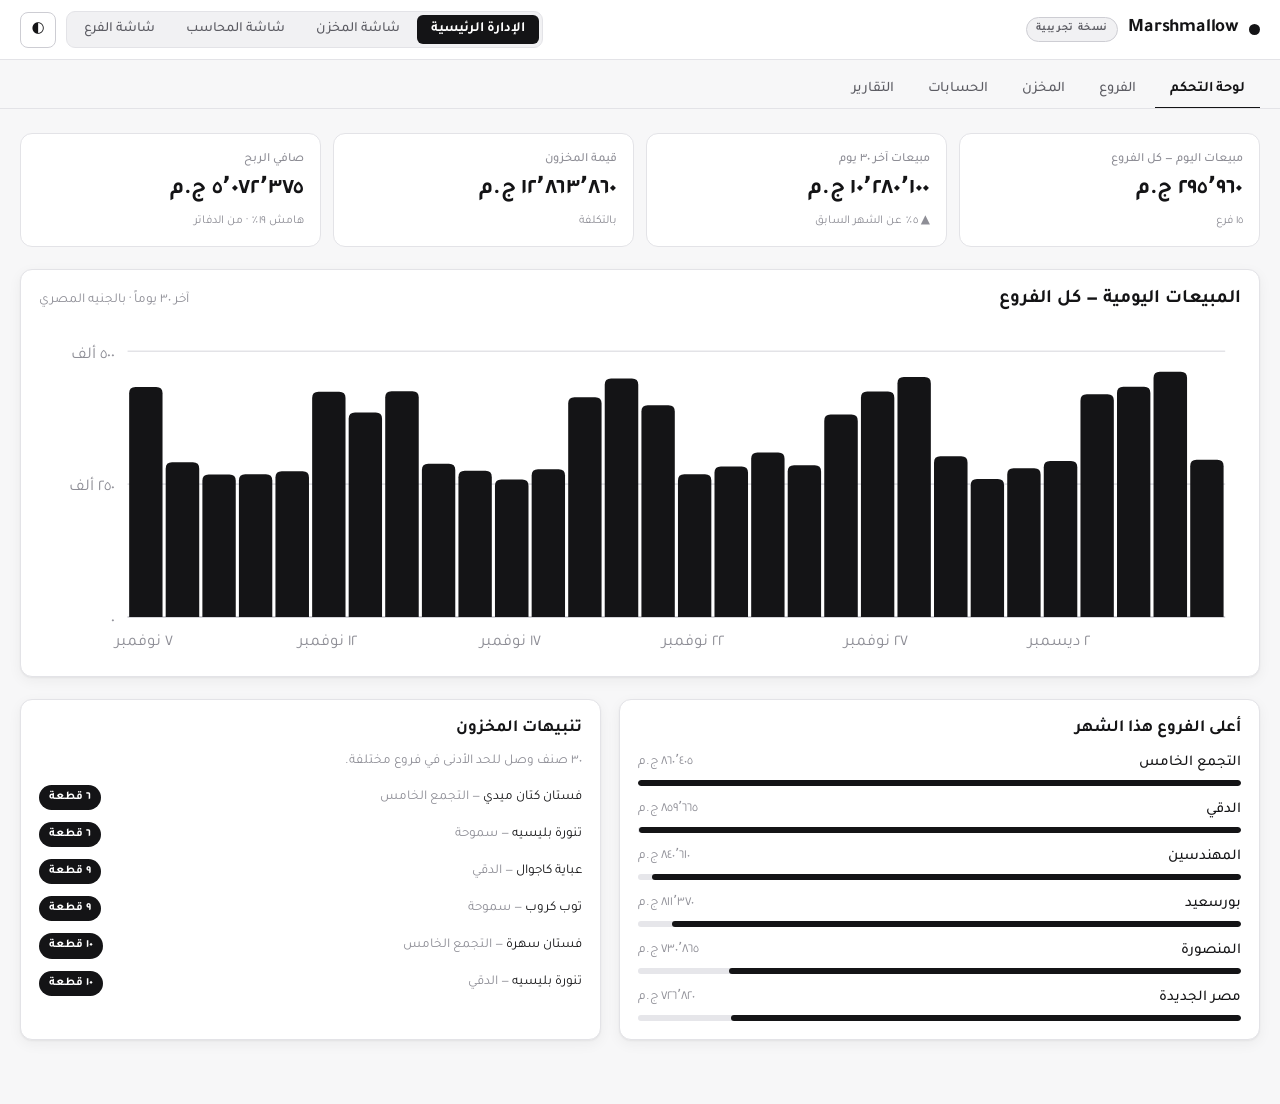
==== commit 098be0c8: "Add control reports, balance screens and item photos to Marshmallow Reports (new التقارير tab in the" ====
--- a/marshmallow/index.html
+++ b/marshmallow/index.html
@@ -3,7 +3,7 @@
 <head>
   <meta charset="utf-8">
   <meta name="viewport" content="width=device-width, initial-scale=1, viewport-fit=cover">
-  <meta name="description" content="نسخة تجريبية لنظام Marshmallow — إدارة رئيسية ومخزن ومحاسبة وخمسة عشر فرعاً. بيانات وهمية بالكامل.">
+  <meta name="description" content="نسخة تجريبية لنظام Marshmallow — إدارة رئيسية ومخزن ومحاسبة وتقارير وخمسة عشر فرعاً. بيانات وهمية بالكامل.">
   <meta name="robots" content="noindex">
   <link rel="icon" href="data:image/svg+xml,%3Csvg%20xmlns%3D%27http%3A%2F%2Fwww.w3.org%2F2000%2Fsvg%27%20viewBox%3D%270%200%2032%2032%27%3E%3Crect%20width%3D%2732%27%20height%3D%2732%27%20rx%3D%277%27%20fill%3D%27%23141416%27%2F%3E%3Ccircle%20cx%3D%2716%27%20cy%3D%2716%27%20r%3D%276%27%20fill%3D%27%23fff%27%2F%3E%3C%2Fsvg%3E">
   <style>
@@ -203,6 +203,25 @@
     color:var(--ink); min-width:180px; }
   .backlink { border:none; background:none; color:var(--ink); font-weight:700; padding:0; font-size:14px; text-decoration:underline; text-underline-offset:3px; }
 
+  /* صور الأصناف */
+  .thumb { width:44px; height:52px; border-radius:7px; object-fit:cover; display:block;
+    border:1px solid var(--line); background:var(--surface-2); }
+  .thumb-ph { width:44px; height:52px; border-radius:7px; border:1px dashed var(--line-2);
+    background:var(--surface-2); display:flex; align-items:center; justify-content:center;
+    color:var(--ink-3); font-size:15px; }
+  .thumb-lg { width:120px; height:144px; }
+  .pthumb { width:100%; aspect-ratio:3/4; border-radius:8px; object-fit:cover; display:block;
+    border:1px solid var(--line); background:var(--surface-2); margin-bottom:4px; }
+  .pthumb-ph { width:100%; aspect-ratio:3/4; border-radius:8px; border:1px dashed var(--line-2);
+    background:var(--surface-2); display:flex; align-items:center; justify-content:center;
+    color:var(--ink-3); font-size:22px; margin-bottom:4px; }
+  .drop { border:1px dashed var(--line-2); border-radius:10px; padding:14px; display:flex;
+    gap:14px; align-items:center; background:var(--surface-2); }
+  .drop input[type=file] { position:absolute; width:1px; height:1px; opacity:0; pointer-events:none; }
+  label.filebtn { display:inline-block; border:1px solid var(--line-2); background:var(--surface);
+    color:var(--ink); padding:7px 14px; border-radius:9px; font-weight:500; font-size:13.5px; cursor:pointer; }
+  label.filebtn:hover { background:var(--surface-3); }
+
   /* الفلاتر */
   .filters { display:flex; gap:10px; flex-wrap:wrap; align-items:flex-end; background:var(--surface);
     border:1px solid var(--line); border-radius:var(--radius); padding:14px 16px; }
@@ -304,7 +323,7 @@
   return { code:'MRS-'+(++styleSeq), name:s[0], price:s[1], cat:s[2],
            cost:r5(s[1]*(0.38+R()*0.12)), colors:cols, sizes:SIZES.slice(),
            season:pick(SEASONS), reorder:ri(40,70), supplier:pick(SUPPLIERS),
-           depth:0.5+R()*0.85 };
+           depth:0.5+R()*0.85, img:null };
 });
 const styleBy = c => STYLES.find(s=>s.code===c);
 const vkey = (sz,cl)=> sz+'|'+cl;
@@ -427,11 +446,13 @@
   JOURNAL.push({ id:'JV-'+String(++jSeq).padStart(4,'0'), date, desc, src: src||'تلقائي',
                  lines: lines.map(l=>({acc:l.acc, dr:Math.round(l.dr||0), cr:Math.round(l.cr||0)})) });
 }
+let OPEN_INV = 0;
+const OPEN_AP = 2380000;   // رصيد الموردين أول المدة
 (function buildBooks(){
-  const openInv = BRANCHES.reduce((a,b)=>a+stockValue(b.id),0);
+  OPEN_INV = BRANCHES.reduce((a,b)=>a+stockValue(b.id),0);
   je(dayKey(DAYS-1), 'أرصدة افتتاحية', [
-    {acc:'1110',dr:780000}, {acc:'1120',dr:2150000}, {acc:'1140',dr:openInv},
-    {acc:'1210',dr:4200000}, {acc:'1220',cr:880000}, {acc:'2110',cr:2380000}
+    {acc:'1110',dr:780000}, {acc:'1120',dr:2150000}, {acc:'1140',dr:OPEN_INV},
+    {acc:'1210',dr:4200000}, {acc:'1220',cr:880000}, {acc:'2110',cr:OPEN_AP}
   ], 'افتتاحي');
 
   for (let mo=2; mo>=0; mo--){
@@ -449,6 +470,12 @@
     je(dt, 'مردودات مبيعات — '+label, [{acc:'4120',dr:rets},{acc:'1110',cr:rets}]);
     const purch = Math.round(cogs*1.15);
     je(dt, 'مشتريات بضاعة من الموردين — '+label, [{acc:'1140',dr:purch},{acc:'2110',cr:purch}]);
+    /* مبيعات جملة بالآجل لعملاء الشركات — مصدر رصيد الذمم المدينة */
+    const cred = Math.round(gross*0.08), credNet = Math.round(cred*100/114);
+    je(dt, 'مبيعات جملة آجلة — '+label,
+      [{acc:'1130',dr:cred},{acc:'4110',cr:credNet},{acc:'2120',cr:cred-credNet}]);
+    je(dt, 'تحصيل من عملاء الجملة — '+label,
+      [{acc:'1110',dr:Math.round(cred*0.68)},{acc:'1130',cr:Math.round(cred*0.68)}]);
     [['5210','إيجارات الفروع',1250000,'1120'],['5220','رواتب وأجور',1450000,'1110'],
      ['5230','كهرباء ومياه',240000,'1120'],['5240','تسويق وإعلان',310000,'1120'],
      ['5250','نقل وشحن',120000,'1110'],['5260','مصروفات متنوعة',85000,'1110']]
@@ -459,6 +486,27 @@
     je(dt, 'توريد ضريبة القيمة المضافة — '+label, [{acc:'2120',dr:Math.round(vat*0.9)},{acc:'1120',cr:Math.round(vat*0.9)}]);
   }
 })();
+
+/* ---------- أرصدة أول المدة والعملاء ---------- */
+const R2 = mulberry32(31337);
+const SUP_SHARE = [0.28,0.23,0.20,0.16,0.13];
+const OPEN_SUP = SUPPLIERS.map((n,i)=>({ name:n,
+  open: i===SUPPLIERS.length-1
+    ? OPEN_AP - SUP_SHARE.slice(0,-1).reduce((a,x)=>a+Math.round(OPEN_AP*x),0)
+    : Math.round(OPEN_AP*SUP_SHARE[i]) }));
+const OPEN_BR = (()=>{
+  const cur = BRANCHES.map(b=>stockValue(b.id)), tot = cur.reduce((a,c)=>a+c,0);
+  let acc = 0;
+  return BRANCHES.map((b,i)=>{
+    const stock = i===BRANCHES.length-1 ? OPEN_INV-acc : Math.round(OPEN_INV*cur[i]/tot);
+    acc += stock;
+    return { id:b.id, name:b.name, stock, account: Math.round((150000+R2()*750000)/500)*500 };
+  });
+})();
+const CUSTOMERS = [
+  'مجموعة سيتي ستارز للتجزئة','بوتيك لافاند — الإسكندرية','شركة رُوّاد الأزياء',
+  'معرض الماسة للملابس','سلسلة زهرة الشرق','مؤسسة النخبة التجارية'
+].map((n,i)=>({ name:n, share:[0.26,0.21,0.17,0.15,0.12,0.09][i], days:[12,28,45,7,62,21][i] }));
 
 const jLines = () => JOURNAL.flatMap(j=>j.lines.map(l=>({...l, j})));
 function accBal(code){
@@ -498,11 +546,14 @@
    الحالة
    ============================================================ */
 const MODES       = ['admin','wh','acc','branch'];
-const ADMIN_TABS  = [['dash','لوحة التحكم'],['branches','الفروع'],['wh','المخزن'],['acc','الحسابات']];
+const ADMIN_TABS  = [['dash','لوحة التحكم'],['branches','الفروع'],['wh','المخزن'],['acc','الحسابات'],['rep','التقارير']];
+const REP_VIEWS   = [['ship','البضاعة المرسلة'],['sr','المبيعات والمرتجعات'],
+                     ['stmt','كشف حساب الفرع'],['find','تتبّع صنف']];
 const BRANCH_TABS = [['sell','البيع'],['bstock','المخزون'],['rets','المرتجعات'],['log','سجل الشهر']];
 const WH_VIEWS    = [['items','الأصناف'],['grn','التوريد'],['trf','التحويلات'],['adj','الجرد']];
 let S = { mode:'admin', tab:'dash', branch:1, profile:null, cart:[], q:'', sq:'',
-          bview:'list', whview:'items', accview:'over', ledger:null,
+          bview:'list', whview:'items', accview:'over', repview:'ship', ledger:null,
+  RF:{ from:iso(dayKey(6)), to:iso(dayKey(0)), branch:'all' }, findCode:null, findQ:'',
           F:{ from:iso(dayKey(29)), to:iso(dayKey(0)), branch:'all', types:{sale:1,return:1,receipt:1,transfer:1,count:1}, q:'' },
           NI:null, JE:null, WF:null };
 const $ = s => document.querySelector(s);
@@ -542,7 +593,11 @@
   `<button data-av="${k}" aria-pressed="${S.accview===k&&!S.ledger}">${l}</button>`).join('')}</div>`;
 function whBody(){ return ({items:whItems, grn:whGRN, trf:whTRF, adj:whADJ})[S.whview](); }
 function accBody(){ if(S.ledger) return ledgerPanel(S.ledger);
-  return ({over:accOver, coa:accCOA, je:accJE, tb:accTB, is:accIS, bs:accBS, ap:accAP})[S.accview](); }
+  return ({over:accOver, open:accOpen, dx:accDX, dues:accDues, coa:accCOA, je:accJE,
+           tb:accTB, is:accIS, bs:accBS})[S.accview](); }
+const repSubnav = () => `<div class="subnav" role="group">${REP_VIEWS.map(([k,l])=>
+  `<button data-rv="${k}" aria-pressed="${S.repview===k}">${l}</button>`).join('')}</div>`;
+function repBody(){ return ({ship:repShip, sr:repSR, stmt:repStmt, find:repFind})[S.repview](); }
 function render(){
   renderTabs();
   const v=$('#view');
@@ -550,6 +605,7 @@
     if (S.profile)          v.innerHTML = viewProfile(S.profile);
     else if (S.tab==='wh')  v.innerHTML = roBanner('المخزن')   + whSubnav()  + whBody();
     else if (S.tab==='acc') v.innerHTML = roBanner('الحسابات') + accSubnav() + accBody();
+    else if (S.tab==='rep') v.innerHTML = repSubnav() + repBody();
     else                    v.innerHTML = ({dash:viewDash, branches:viewBranches})[S.tab]();
   }
   else if (S.mode==='branch') v.innerHTML = ({sell:viewSell,bstock:viewBStock,rets:viewRets,log:viewLog})[S.tab]();
@@ -746,10 +802,11 @@
     <input class="srch" id="sq" placeholder="ابحث بالاسم أو الكود أو التصنيف..." value="${esc(S.q)}" style="flex:1; max-width:340px">
     <span class="sub">${AR(list.length)} صنف</span></div>
   <div class="tscroll"><table>
-    <thead><tr><th>الكود</th><th>الصنف</th><th>التصنيف</th><th>الموسم</th><th>الألوان</th><th>المقاسات</th><th>التكلفة</th><th>البيع</th><th>الهامش</th><th>المخزن الرئيسي</th><th>بالفروع</th><th>حد الطلب</th><th>الحالة</th></tr></thead>
+    <thead><tr><th></th><th>الكود</th><th>الصنف</th><th>التصنيف</th><th>الموسم</th><th>الألوان</th><th>المقاسات</th><th>التكلفة</th><th>البيع</th><th>الهامش</th><th>المخزن الرئيسي</th><th>بالفروع</th><th>حد الطلب</th><th>الحالة</th></tr></thead>
     <tbody>${list.map(s=>{ const q2=totalQty(s.code), lim=s.reorder*15;
       const st = q2===0?['b-loud','نفد'] : q2<=lim?['b-mark','تحت الحد'] : ['b-quiet','متاح'];
       return `<tr class="clickable" data-s="${s.code}">
+        <td style="padding:6px 13px">${thumb(s)}</td>
         <td class="code">${s.code}</td><td style="font-weight:700">${esc(s.name)}</td>
         <td class="sub">${esc(s.cat)}</td><td class="sub">${esc(s.season)}</td>
         <td class="sub">${AR(s.colors.length)}</td><td class="sub">${AR(s.sizes.length)}</td>
@@ -920,7 +977,7 @@
 /* نموذج صنف جديد — يولّد المتغيّرات والأكواد والباركود مباشرةً */
 function newItemForm(){
   S.NI = S.NI || { name:'', cat:CATS[0], season:SEASONS[0], cost:'', price:'', reorder:50,
-                   supplier:SUPPLIERS[0], colors:['أسود'], sizes:['S','M','L'] };
+                   supplier:SUPPLIERS[0], colors:['أسود'], sizes:['S','M','L'], img:null };
   const N=S.NI;
   const nVar = N.colors.length*N.sizes.length;
   const margin = (N.cost>0 && N.price>0) ? Math.round((N.price-N.cost)/N.price*100) : null;
@@ -942,6 +999,22 @@
     </div>
   </div>
   <div class="fieldset">
+    <h4>صورة الصنف</h4>
+    <div class="drop">
+      ${ N.img ? `<img class="thumb thumb-lg" src="${N.img}" alt="معاينة">`
+               : `<div class="thumb-ph thumb-lg">${GARMENT}</div>` }
+      <div class="stack-s" style="flex:1; min-width:0">
+        <div class="row" style="gap:8px">
+          <label class="filebtn" for="n-img">${ N.img ? 'تغيير الصورة' : 'اختيار صورة…' }</label>
+          <input type="file" id="n-img" accept="image/*">
+          ${ N.img ? '<button class="btn btn-sm" id="n-img-x">إزالة</button>' : '' }
+          ${ N.imgName ? `<span class="sub" style="min-width:0; overflow:hidden; text-overflow:ellipsis">${esc(N.imgName)}</span>` : '' }
+        </div>
+        <p class="hint">صورة واحدة للصنف تظهر في جدول المخزن وفي شاشة البيع بالفرع. تُصغَّر تلقائياً قبل الحفظ.</p>
+      </div>
+    </div>
+  </div>
+  <div class="fieldset">
     <h4>المقاسات والألوان</h4>
     <div class="f-full"><label>المقاسات</label>
       <div class="chips">${['S','M','L','XL','XXL'].map(z=>`<button data-nsz="${z}" aria-pressed="${N.sizes.includes(z)}">${z}</button>`).join('')}</div></div>
@@ -997,13 +1070,18 @@
     N.sizes.sort((a,b)=>['S','M','L','XL','XXL'].indexOf(a)-['S','M','L','XL','XXL'].indexOf(b)); re(); });
   document.querySelectorAll('[data-ncl]').forEach(b=> b.onclick=()=>{ const c=b.dataset.ncl;
     N.colors.includes(c) ? N.colors.splice(N.colors.indexOf(c),1) : N.colors.push(c); re(); });
+  const fi=$('#n-img'); if(fi) fi.onchange=e=>{ const f=e.target.files && e.target.files[0];
+    readImage(f, d=>{ N.img=d; N.imgName = d && f ? f.name : null; re();
+      if(!d && f) toast('تعذّر قراءة الصورة — جرّب صورة أخرى'); }); };
+  const fx=$('#n-img-x'); if(fx) fx.onclick=()=>{ N.img=null; N.imgName=null; re(); };
   const cancel=$('#n-cancel'); if(cancel) cancel.onclick=()=>{ S.NI=null; $('#layer').innerHTML=''; };
   const save=$('#n-save'); if(save) save.onclick=()=>{
     const s = { code:'MRS-'+(++styleSeq), name:N.name.trim(), price:+N.price, cat:N.cat, cost:+N.cost,
       colors:N.colors.slice(), sizes:N.sizes.slice(), season:N.season, reorder:+N.reorder||50,
-      supplier:N.supplier, depth:1 };
+      supplier:N.supplier, depth:1, img:N.img };
     STYLES.push(s);
-    BRANCHES.forEach(b=>{ const m={}; s.colors.forEach(cl=> s.sizes.forEach(sz=>{ m[vkey(sz,cl)]=0; }));
+    [{id:WH_ID}, ...BRANCHES].forEach(b=>{ const m={};
+      s.colors.forEach(cl=> s.sizes.forEach(sz=>{ m[vkey(sz,cl)]=0; }));
       STOCK[b.id][s.code]=m; });
     const n = s.colors.length*s.sizes.length;
     S.NI=null; $('#layer').innerHTML=''; render();
@@ -1014,8 +1092,9 @@
 /* ============================================================
    شاشة المحاسب
    ============================================================ */
-const ACC_VIEWS = [['over','نظرة عامة'],['coa','دليل الحسابات'],['je','قيود اليومية'],
-                   ['tb','ميزان المراجعة'],['is','قائمة الدخل'],['bs','الميزانية العمومية'],['ap','الموردون']];
+const ACC_VIEWS = [['over','نظرة عامة'],['open','أول المدة'],['dx','الإيرادات والمصروفات'],
+                   ['dues','الذمم والمستحقات'],['coa','دليل الحسابات'],['je','قيود اليومية'],
+                   ['tb','ميزان المراجعة'],['is','قائمة الدخل'],['bs','الميزانية العمومية']];
 function accOver(){
   const P=pnl(), B=balanceSheet();
   return `
@@ -1192,18 +1271,316 @@
     </tbody></table></div></div>
   </div>`;
 }
-function accAP(){
-  const total=Math.abs(accBal('2110').bal);
-  const rows=SUPPLIERS.map((s,i)=>{ const share=[0.31,0.24,0.19,0.15,0.11][i];
-    return { name:s, bal:Math.round(total*share), items:STYLES.filter(x=>x.supplier===s).length,
-             due: dayKey(-(10+i*7)) }; });
-  return `<div class="sechead"><h2>الموردون</h2><span class="sub">رصيد حساب الموردين ${EGP(total)}</span></div>
-  <div class="tscroll"><table><thead><tr><th>المورّد</th><th>عدد الأصناف</th><th>الرصيد المستحق</th><th>تاريخ الاستحقاق</th><th>الحالة</th></tr></thead>
-    <tbody>${rows.map(r=>`<tr><td style="font-weight:700">${esc(r.name)}</td><td class="n">${AR(r.items)}</td>
-      <td class="n">${EGP(r.bal)}</td><td class="sub">${dmy(r.due)}</td>
+function accOpen(){
+  const totS = OPEN_BR.reduce((a,x)=>a+x.stock,0), totA = OPEN_BR.reduce((a,x)=>a+x.account,0);
+  const totP = OPEN_SUP.reduce((a,x)=>a+x.open,0);
+  return `<div class="sechead"><div><h2>أرصدة أول المدة</h2>
+    <span class="sub">كما في ${dmy(dayKey(DAYS-1))} — نقطة بداية الدفاتر</span></div></div>
+  <div class="notice"><span>📌</span><div>هذه الأرصدة هي ما بدأ منه النظام. مجموع مخزون الفروع هنا يطابق قيد <b>الأرصدة الافتتاحية</b> في دفتر اليومية، ومجموع أرصدة الموردين يطابق رصيد حساب <b>الموردون</b> أول المدة.</div></div>
+  <div class="tiles">
+    <div class="tile"><span class="lbl">مخزون الفروع أول المدة</span><span class="val">${EGP(totS)}</span><span class="meta">بالتكلفة</span></div>
+    <div class="tile"><span class="lbl">أرصدة الفروع أول المدة</span><span class="val">${EGP(totA)}</span><span class="meta">حساب جارٍ مدين</span></div>
+    <div class="tile"><span class="lbl">أرصدة الموردين أول المدة</span><span class="val">${EGP(totP)}</span><span class="meta">مستحق عليهم لنا؟ لا — علينا لهم</span></div>
+  </div>
+  <div class="row" style="align-items:flex-start; gap:18px">
+    <div style="flex:1 1 380px; min-width:0"><div class="tscroll"><table>
+      <thead><tr><th>الفرع</th><th>مخزون أول المدة</th><th>رصيد الحساب الجاري</th></tr></thead>
+      <tbody>${OPEN_BR.map(x=>`<tr><td>${esc(x.name)}</td><td class="n">${EGP(x.stock)}</td>
+        <td class="n">${EGP(x.account)}</td></tr>`).join('')}
+        <tr class="totalrow"><td>الإجمالي</td><td class="n">${EGP(totS)}</td><td class="n">${EGP(totA)}</td></tr>
+      </tbody></table></div></div>
+    <div style="flex:1 1 320px; min-width:0"><div class="tscroll"><table>
+      <thead><tr><th>المورّد</th><th>رصيد أول المدة</th></tr></thead>
+      <tbody>${OPEN_SUP.map(x=>`<tr><td>${esc(x.name)}</td><td class="n">${EGP(x.open)}</td></tr>`).join('')}
+        <tr class="totalrow"><td>الإجمالي</td><td class="n">${EGP(totP)}</td></tr>
+      </tbody></table></div></div>
+  </div>`;
+}
+
+function accDX(){
+  const all = dailyAll().slice(-30);
+  const P = pnl();
+  const months = 3;
+  const dailyOpex = Math.round(P.opex/(30*months));          // المصروفات الثابتة موزّعة يومياً
+  const rows = all.map(d=>{
+    const vat = Math.round(d.total*14/114), net = d.total-vat;
+    const cogs = Math.round(net*0.43);
+    return { d:d.d, gross:d.total, vat, net, cogs, opex:dailyOpex, profit: net-cogs-dailyOpex };
+  }).reverse();
+  const T = rows.reduce((a,r)=>({ gross:a.gross+r.gross, net:a.net+r.net, cogs:a.cogs+r.cogs,
+    opex:a.opex+r.opex, profit:a.profit+r.profit }), {gross:0,net:0,cogs:0,opex:0,profit:0});
+  const best = rows.reduce((a,r)=>r.profit>a.profit?r:a, rows[0]);
+  return `<div class="sechead"><div><h2>الإيرادات والمصروفات اليومية</h2>
+    <span class="sub">آخر ٣٠ يوماً · كل الفروع</span></div></div>
+  <div class="notice"><span>🧮</span><div>الإيرادات وتكلفة البضاعة محسوبة من مبيعات كل يوم فعلياً. المصروفات الثابتة (إيجارات ورواتب ومرافق) <b>موزّعة بالتساوي على أيام الشهر</b> لأنها تُسجَّل شهرياً في الدفاتر — وهذا هو العرض الإداري المعتاد.</div></div>
+  <div class="tiles">
+    <div class="tile"><span class="lbl">صافي الإيراد</span><span class="val">${EGP(T.net)}</span><span class="meta">بعد الضريبة</span></div>
+    <div class="tile"><span class="lbl">تكلفة البضاعة</span><span class="val">${EGP(T.cogs)}</span><span class="meta">٣٠ يوم</span></div>
+    <div class="tile"><span class="lbl">المصروفات</span><span class="val">${EGP(T.opex)}</span><span class="meta">موزّعة يومياً</span></div>
+    <div class="tile"><span class="lbl">الربح التشغيلي</span><span class="val">${EGP(T.profit)}</span><span class="meta">هامش ${AR(Math.round(T.profit/T.net*100))}٪</span></div>
+    <div class="tile"><span class="lbl">أفضل يوم</span><span class="val">${dm(best.d)}</span><span class="meta">${EGP(best.profit)} ربح</span></div>
+  </div>
+  <div class="tscroll tall"><table>
+    <thead><tr><th>التاريخ</th><th>المبيعات بالضريبة</th><th>ض.ق.م</th><th>صافي الإيراد</th><th>تكلفة البضاعة</th><th>المصروفات</th><th>الربح</th></tr></thead>
+    <tbody>${rows.map(r=>`<tr><td class="sub">${dmy(r.d)}</td><td class="n">${EGP(r.gross)}</td>
+      <td class="n sub">${EGP(r.vat)}</td><td class="n">${EGP(r.net)}</td><td class="n sub">${EGP(r.cogs)}</td>
+      <td class="n sub">${EGP(r.opex)}</td>
+      <td class="n" style="font-weight:700">${r.profit<0?'('+EGP(Math.abs(r.profit))+')':EGP(r.profit)}</td></tr>`).join('')}
+      <tr class="totalrow"><td>الإجمالي</td><td class="n">${EGP(T.gross)}</td><td class="n"></td>
+        <td class="n">${EGP(T.net)}</td><td class="n">${EGP(T.cogs)}</td><td class="n">${EGP(T.opex)}</td>
+        <td class="n">${EGP(T.profit)}</td></tr>
+    </tbody></table></div>`;
+}
+
+function accDues(){
+  const ap = Math.abs(accBal('2110').bal), ar = accBal('1130').bal;
+  const sup = OPEN_SUP.map((x,i)=>({ name:x.name, bal:Math.round(ap*SUP_SHARE[i]),
+    items: STYLES.filter(y=>y.supplier===x.name).length, due: dayKey(-(8+i*9)) }));
+  const cus = CUSTOMERS.map(c=>({ ...c, bal:Math.round(ar*c.share), due: dayKey(30-c.days) }));
+  const overdue = cus.filter(c=>c.days>30).reduce((a,c)=>a+c.bal,0);
+  return `<div class="sechead"><div><h2>الذمم والمستحقات</h2>
+    <span class="sub">أرصدة مُشتقّة من حسابَي الموردين والعملاء في الدفاتر</span></div></div>
+  <div class="tiles">
+    <div class="tile"><span class="lbl">مستحق للموردين</span><span class="val">${EGP(ap)}</span><span class="meta">${AR(sup.length)} مورّد</span></div>
+    <div class="tile"><span class="lbl">مستحق على العملاء</span><span class="val">${EGP(ar)}</span><span class="meta">${AR(cus.length)} عميل جملة</span></div>
+    <div class="tile"><span class="lbl">متأخر عن ٣٠ يوماً</span><span class="val">${EGP(overdue)}</span><span class="meta">يحتاج متابعة</span></div>
+    <div class="tile"><span class="lbl">صافي المركز</span><span class="val">${EGP(Math.abs(ar-ap))}</span><span class="meta">${ar-ap<0?'علينا':'لنا'}</span></div>
+  </div>
+  <div class="sechead"><h2 style="font-size:16px">ديون الموردين — علينا</h2></div>
+  <div class="tscroll"><table><thead><tr><th>المورّد</th><th>عدد الأصناف</th><th>رصيد أول المدة</th><th>الرصيد الحالي</th><th>الاستحقاق</th><th>الحالة</th></tr></thead>
+    <tbody>${sup.map((r,i)=>`<tr><td style="font-weight:700">${esc(r.name)}</td><td class="n">${AR(r.items)}</td>
+      <td class="n sub">${EGP(OPEN_SUP[i].open)}</td><td class="n">${EGP(r.bal)}</td>
+      <td class="sub">${dmy(r.due)}</td>
       <td><span class="badge ${r.due<new Date()?'b-loud':'b-quiet'}">${r.due<new Date()?'متأخر':'قادم'}</span></td></tr>`).join('')}
-      <tr class="totalrow"><td>الإجمالي</td><td></td><td class="n">${EGP(rows.reduce((a,r)=>a+r.bal,0))}</td><td></td><td></td></tr>
+      <tr class="totalrow"><td>الإجمالي</td><td></td><td class="n">${EGP(OPEN_SUP.reduce((a,x)=>a+x.open,0))}</td>
+        <td class="n">${EGP(sup.reduce((a,r)=>a+r.bal,0))}</td><td></td><td></td></tr>
+    </tbody></table></div>
+  <div class="sechead"><h2 style="font-size:16px">ديون العملاء — لنا</h2></div>
+  <div class="tscroll"><table><thead><tr><th>العميل</th><th>الرصيد المستحق</th><th>عمر الدين</th><th>تاريخ الاستحقاق</th><th>الحالة</th></tr></thead>
+    <tbody>${cus.map(r=>`<tr><td style="font-weight:700">${esc(r.name)}</td><td class="n">${EGP(r.bal)}</td>
+      <td class="n sub">${AR(r.days)} يوم</td><td class="sub">${dmy(r.due)}</td>
+      <td><span class="badge ${r.days>60?'b-loud':r.days>30?'b-mark':'b-quiet'}">${r.days>60?'متعثّر':r.days>30?'متأخر':'منتظم'}</span></td></tr>`).join('')}
+      <tr class="totalrow"><td>الإجمالي</td><td class="n">${EGP(cus.reduce((a,r)=>a+r.bal,0))}</td><td></td><td></td><td></td></tr>
     </tbody></table></div>`;
+}
+
+/* ============================================================
+   التقارير والرقابة
+   ============================================================ */
+function rfBar(withBranch){
+  const F=S.RF;
+  return `<div class="filters">
+    <div class="f"><label for="r-from">من تاريخ</label><input class="fld" type="date" id="r-from" value="${F.from}"></div>
+    <div class="f"><label for="r-to">إلى تاريخ</label><input class="fld" type="date" id="r-to" value="${F.to}"></div>
+    ${ withBranch ? `<div class="f"><label for="r-branch">الفرع</label>
+      <select class="fld" id="r-branch"><option value="all">كل الفروع</option>
+      ${BRANCHES.map(b=>`<option value="${b.id}" ${F.branch==String(b.id)?'selected':''}>${esc(b.name)}</option>`).join('')}</select></div>`:'' }
+    <div class="f"><label>&nbsp;</label><button class="btn btn-sm" id="r-reset">آخر ٧ أيام</button></div>
+  </div>`;
+}
+function rfRange(){ return [new Date(S.RF.from+'T00:00:00'), new Date(S.RF.to+'T23:59:59')]; }
+function rfMoves(kinds){
+  const [f,t]=rfRange();
+  return MOVES.filter(m=> m.at>=f && m.at<=t && kinds.includes(m.kind) &&
+    (S.RF.branch==='all' || m.bid===+S.RF.branch || m.to===+S.RF.branch));
+}
+
+/* ١ — تقرير يومي بالبضاعة المرسلة لكل فرع */
+function repShip(){
+  const [f,t]=rfRange();
+  const inbound = MOVES.filter(m=> m.at>=f && m.at<=t &&
+    ((m.kind==='transfer' && m.to!=null && m.to!==WH_ID) || (m.kind==='receipt' && m.bid!==WH_ID)))
+    .filter(m=> S.RF.branch==='all' || (m.kind==='transfer'? m.to===+S.RF.branch : m.bid===+S.RF.branch));
+  const dest = m => m.kind==='transfer' ? m.to : m.bid;
+  const byBranch = new Map();
+  inbound.forEach(m=>{ const k=dest(m); const o=byBranch.get(k)||{qty:0,val:0,n:0};
+    o.qty+=m.qty; o.val+=m.value; o.n++; byBranch.set(k,o); });
+  const byDay = new Map();
+  inbound.forEach(m=>{ const k=iso(m.at); const o=byDay.get(k)||{qty:0,val:0,n:0};
+    o.qty+=m.qty; o.val+=m.value; o.n++; byDay.set(k,o); });
+  const days=[...byDay.entries()].sort((a,b)=>b[0].localeCompare(a[0]));
+  const tq=inbound.reduce((a,m)=>a+m.qty,0), tv=inbound.reduce((a,m)=>a+m.value,0);
+  return `<div class="sechead"><div><h2>البضاعة المرسلة للفروع</h2>
+    <span class="sub">تحويلات من المخزن الرئيسي وتوريدات مباشرة من الموردين</span></div></div>
+  ${rfBar(true)}
+  <div class="tiles">
+    <div class="tile"><span class="lbl">عدد الإرساليات</span><span class="val">${AR(inbound.length)}</span><span class="meta">في الفترة</span></div>
+    <div class="tile"><span class="lbl">إجمالي القطع</span><span class="val">${AR(tq)}</span><span class="meta">—</span></div>
+    <div class="tile"><span class="lbl">القيمة بالتكلفة</span><span class="val">${EGP(tv)}</span><span class="meta">—</span></div>
+    <div class="tile"><span class="lbl">فروع مستقبِلة</span><span class="val">${AR(byBranch.size)}</span><span class="meta">من ${AR(15)}</span></div>
+  </div>
+  <div class="row" style="align-items:flex-start; gap:18px">
+    <div style="flex:1 1 340px; min-width:0">
+      <div class="sechead"><h2 style="font-size:16px">حسب الفرع</h2></div>
+      <div class="tscroll"><table><thead><tr><th>الفرع</th><th>إرساليات</th><th>قطع</th><th>القيمة</th></tr></thead>
+        <tbody>${ byBranch.size ? [...byBranch.entries()].sort((a,b)=>b[1].val-a[1].val).map(([k,o])=>
+          `<tr><td>${esc(locName(k))}</td><td class="n">${AR(o.n)}</td><td class="n">${AR(o.qty)}</td>
+           <td class="n">${EGP(o.val)}</td></tr>`).join('')
+          : '<tr><td colspan="4" class="empty">لا توجد إرساليات في الفترة.</td></tr>' }
+        </tbody></table></div></div>
+    <div style="flex:1 1 300px; min-width:0">
+      <div class="sechead"><h2 style="font-size:16px">حسب اليوم</h2></div>
+      <div class="tscroll"><table><thead><tr><th>اليوم</th><th>إرساليات</th><th>قطع</th><th>القيمة</th></tr></thead>
+        <tbody>${ days.length ? days.map(([k,o])=>`<tr><td class="sub">${dmy(new Date(k+'T12:00:00'))}</td>
+          <td class="n">${AR(o.n)}</td><td class="n">${AR(o.qty)}</td><td class="n">${EGP(o.val)}</td></tr>`).join('')
+          : '<tr><td colspan="4" class="empty">لا توجد إرساليات.</td></tr>' }
+        </tbody></table></div></div>
+  </div>
+  <div class="sechead"><h2 style="font-size:16px">تفاصيل الإرساليات</h2><span class="sub">${AR(Math.min(inbound.length,120))} من ${AR(inbound.length)}</span></div>
+  <div class="tscroll tall"><table>
+    <thead><tr><th>المستند</th><th>التاريخ</th><th>المصدر</th><th>الفرع المستقبِل</th><th>الصنف</th><th>المقاس واللون</th><th>العدد</th><th>القيمة</th></tr></thead>
+    <tbody>${ inbound.length ? inbound.slice(0,120).map(m=>`<tr><td class="code">${m.id}</td>
+      <td class="sub">${dmy(m.at)}</td>
+      <td>${ m.kind==='transfer' ? esc(locName(m.from!=null?m.from:WH_ID)) : esc(m.supplier||'مورّد') }</td>
+      <td style="font-weight:700">${esc(locName(dest(m)))}</td><td>${esc(m.name)}</td>
+      <td class="sub">${m.size} · ${esc(m.color)}</td><td class="n">${AR(m.qty)}</td>
+      <td class="n">${EGP(m.value)}</td></tr>`).join('')
+      : '<tr><td colspan="8" class="empty">لا توجد إرساليات في الفترة المحددة.</td></tr>' }
+    </tbody></table></div>`;
+}
+
+/* ٢ — تقرير المبيعات والمرتجعات */
+function repSR(){
+  const [f,t]=rfRange();
+  const inR = m => m.at>=f && m.at<=t && (S.RF.branch==='all' || m.bid===+S.RF.branch);
+  const rows = BRANCHES.filter(b=> S.RF.branch==='all' || b.id===+S.RF.branch).map(b=>{
+    const sa = MOVES.filter(m=>m.kind==='sale' && m.bid===b.id && inR(m));
+    const re = MOVES.filter(m=>m.kind==='return' && m.bid===b.id && inR(m));
+    const sv = sa.reduce((a,m)=>a+m.value,0), rv = re.reduce((a,m)=>a+m.value,0);
+    return { b, sn:sa.length, sv, rn:re.length, rv, net:sv-rv, rate: sv? rv/sv*100 : 0 };
+  }).sort((a,b)=>b.sv-a.sv);
+  const T = rows.reduce((a,r)=>({sn:a.sn+r.sn,sv:a.sv+r.sv,rn:a.rn+r.rn,rv:a.rv+r.rv,net:a.net+r.net}),
+                        {sn:0,sv:0,rn:0,rv:0,net:0});
+  const worst = rows.slice().sort((a,b)=>b.rate-a.rate)[0];
+  const maxSv = Math.max(...rows.map(r=>r.sv), 1);
+  return `<div class="sechead"><div><h2>المبيعات والمرتجعات</h2>
+    <span class="sub">لكل فرع خلال الفترة المحددة</span></div></div>
+  ${rfBar(true)}
+  <div class="tiles">
+    <div class="tile"><span class="lbl">إجمالي المبيعات</span><span class="val">${EGP(T.sv)}</span><span class="meta">${AR(T.sn)} فاتورة</span></div>
+    <div class="tile"><span class="lbl">إجمالي المرتجعات</span><span class="val">${EGP(T.rv)}</span><span class="meta">${AR(T.rn)} مرتجع</span></div>
+    <div class="tile"><span class="lbl">صافي المبيعات</span><span class="val">${EGP(T.net)}</span><span class="meta">—</span></div>
+    <div class="tile"><span class="lbl">نسبة المرتجع</span><span class="val">${AR(Math.round(T.sv?T.rv/T.sv*100:0))}٪</span><span class="meta">من المبيعات</span></div>
+    <div class="tile"><span class="lbl">أعلى نسبة مرتجع</span><span class="val">${worst?esc(worst.b.name):'—'}</span><span class="meta">${worst?AR(Math.round(worst.rate))+'٪':''}</span></div>
+  </div>
+  <div class="tscroll tall"><table>
+    <thead><tr><th>الفرع</th><th>فواتير</th><th>المبيعات</th><th></th><th>مرتجعات</th><th>قيمة المرتجع</th><th>نسبة المرتجع</th><th>الصافي</th></tr></thead>
+    <tbody>${ rows.length ? rows.map(r=>`<tr>
+      <td style="font-weight:700">${esc(r.b.name)}</td><td class="n">${AR(r.sn)}</td>
+      <td class="n">${EGP(r.sv)}</td>
+      <td style="width:110px"><div class="minibar"><i style="width:${(r.sv/maxSv*100).toFixed(1)}%"></i></div></td>
+      <td class="n">${AR(r.rn)}</td><td class="n">${EGP(r.rv)}</td>
+      <td class="n"><span class="badge ${r.rate>6?'b-loud':r.rate>3?'b-mark':'b-quiet'}">${AR(Math.round(r.rate))}٪</span></td>
+      <td class="n" style="font-weight:700">${EGP(r.net)}</td></tr>`).join('')
+      : '<tr><td colspan="8" class="empty">لا توجد بيانات.</td></tr>' }
+      <tr class="totalrow"><td>الإجمالي</td><td class="n">${AR(T.sn)}</td><td class="n">${EGP(T.sv)}</td><td></td>
+        <td class="n">${AR(T.rn)}</td><td class="n">${EGP(T.rv)}</td><td></td><td class="n">${EGP(T.net)}</td></tr>
+    </tbody></table></div>`;
+}
+
+/* ٣ — كشف حساب مستقل لكل فرع */
+function repStmt(){
+  const bid = S.RF.branch==='all' ? BRANCHES[0].id : +S.RF.branch;
+  const b = BRANCHES.find(x=>x.id===bid);
+  const open = OPEN_BR.find(x=>x.id===bid);
+  const [f,t]=rfRange();
+  const mv = MOVES.filter(m=>m.at>=f && m.at<=t &&
+    ((m.bid===bid && ['sale','return','receipt','count'].includes(m.kind)) ||
+     (m.kind==='transfer' && (m.to===bid || m.bid===bid))))
+    .sort((a,b2)=>a.at-b2.at);
+  let run = open.account;
+  const lines = mv.map(m=>{
+    let desc='', dr=0, cr=0;
+    if (m.kind==='transfer' && m.to===bid) { desc='بضاعة واردة من '+locName(m.from!=null?m.from:WH_ID); dr=m.value; }
+    else if (m.kind==='transfer')          { desc='بضاعة صادرة إلى '+locName(m.to); cr=m.value; }
+    else if (m.kind==='receipt')           { desc='توريد مباشر من '+(m.supplier||'مورّد'); dr=m.value; }
+    else if (m.kind==='sale')              { desc='مبيعات محصّلة'; cr=m.value; }
+    else if (m.kind==='return')            { desc='مرتجع عميل'; dr=m.value; }
+    else                                   { desc='تسوية جرد — '+(m.reason||''); dr=m.value; }
+    run += dr-cr;
+    return { m, desc, dr, cr, run };
+  });
+  const tdr = lines.reduce((a,l)=>a+l.dr,0), tcr = lines.reduce((a,l)=>a+l.cr,0);
+  return `<div class="sechead"><div><h2>كشف حساب الفرع</h2>
+    <span class="sub">حساب جارٍ مستقل لكل فرع مع الإدارة الرئيسية</span></div></div>
+  ${rfBar(true)}
+  <div class="notice"><span>🧾</span><div>الفرع <b>مدين</b> بما يستلمه من بضاعة وبالمرتجعات، و<b>دائن</b> بما يحصّله من مبيعات ويورّده. ${ S.RF.branch==='all' ? 'يُعرض أول فرع — اختر فرعاً من الفلتر أعلاه.' : '' }</div></div>
+  <div class="tiles">
+    <div class="tile"><span class="lbl">الفرع</span><span class="val" style="font-size:19px">${esc(b.name)}</span><span class="meta">${esc(b.manager)}</span></div>
+    <div class="tile"><span class="lbl">رصيد أول المدة</span><span class="val">${EGP(open.account)}</span><span class="meta">مدين</span></div>
+    <div class="tile"><span class="lbl">إجمالي المدين</span><span class="val">${EGP(tdr)}</span><span class="meta">بضاعة ومرتجعات</span></div>
+    <div class="tile"><span class="lbl">إجمالي الدائن</span><span class="val">${EGP(tcr)}</span><span class="meta">تحصيلات</span></div>
+    <div class="tile"><span class="lbl">الرصيد الختامي</span><span class="val">${EGP(Math.abs(run))}</span><span class="meta">${run>=0?'مدين — على الفرع':'دائن — للفرع'}</span></div>
+  </div>
+  <div class="tscroll tall"><table>
+    <thead><tr><th>المستند</th><th>التاريخ</th><th>البيان</th><th>مدين</th><th>دائن</th><th>الرصيد</th></tr></thead>
+    <tbody>
+      <tr class="totalrow"><td></td><td class="sub">${dmy(new Date(S.RF.from+'T12:00:00'))}</td>
+        <td>رصيد أول المدة</td><td class="n">${EGP(open.account)}</td><td class="n">—</td>
+        <td class="n">${EGP(open.account)}</td></tr>
+      ${ lines.length ? lines.map(l=>`<tr><td class="code">${l.m.id}</td><td class="sub">${dmy(l.m.at)}</td>
+        <td>${esc(l.desc)}</td><td class="n">${l.dr?EGP(l.dr):'—'}</td><td class="n">${l.cr?EGP(l.cr):'—'}</td>
+        <td class="n" style="font-weight:700">${EGP(Math.abs(l.run))}</td></tr>`).join('')
+        : '<tr><td colspan="6" class="empty">لا توجد حركات في الفترة.</td></tr>' }
+      <tr class="totalrow"><td></td><td></td><td>الإجمالي</td><td class="n">${EGP(tdr)}</td>
+        <td class="n">${EGP(tcr)}</td><td class="n">${EGP(Math.abs(run))}</td></tr>
+    </tbody></table></div>`;
+}
+
+/* ٤ — البحث عن أي صنف ومعرفة مكانه وكميته */
+function repFind(){
+  const q=S.findQ.trim();
+  const hits = q ? STYLES.filter(s=>s.name.includes(q)||s.code.includes(q)||s.cat.includes(q)) : STYLES;
+  const sel = S.findCode ? styleBy(S.findCode) : null;
+  let body='';
+  if (sel){
+    const locs = [[WH_ID,'المخزن الرئيسي'], ...BRANCHES.map(b=>[b.id,b.name])]
+      .map(([id,n])=>({ id, n, q:branchQty(id,sel.code) }));
+    const tot = locs.reduce((a,l)=>a+l.q,0);
+    const withStock = locs.filter(l=>l.q>0).length;
+    const maxQ = Math.max(...locs.map(l=>l.q),1);
+    body = `
+    <div class="sechead"><div><h2 style="font-size:18px">${esc(sel.name)} <span class="code">${sel.code}</span></h2>
+      <span class="sub">${esc(sel.cat)} · ${esc(sel.season)} · ${AR(sel.colors.length*sel.sizes.length)} متغيّر</span></div>
+      <button class="backlink" id="find-back">↩ بحث جديد</button></div>
+    <div class="tiles">
+      <div class="tile"><span class="lbl">الكمية الكلية</span><span class="val">${AR(tot)}</span><span class="meta">كل المواقع</span></div>
+      <div class="tile"><span class="lbl">المخزن الرئيسي</span><span class="val">${AR(branchQty(WH_ID,sel.code))}</span><span class="meta">قبل التوزيع</span></div>
+      <div class="tile"><span class="lbl">مواقع بها رصيد</span><span class="val">${AR(withStock)}</span><span class="meta">من ${AR(16)}</span></div>
+      <div class="tile"><span class="lbl">قيمة المخزون</span><span class="val">${EGP(tot*sel.cost)}</span><span class="meta">بالتكلفة</span></div>
+    </div>
+    <div class="row" style="align-items:flex-start; gap:18px">
+      <div style="flex:1 1 360px; min-width:0">
+        <div class="sechead"><h2 style="font-size:16px">أين يوجد</h2></div>
+        <div class="tscroll tall"><table><thead><tr><th>الموقع</th><th>الكمية</th><th></th><th>القيمة</th><th>الحالة</th></tr></thead>
+          <tbody>${locs.sort((a,b)=>b.q-a.q).map(l=>`<tr><td style="font-weight:${l.id===WH_ID?'700':'400'}">${esc(l.n)}</td>
+            <td class="n">${AR(l.q)}</td>
+            <td style="width:100px"><div class="minibar"><i style="width:${(l.q/maxQ*100).toFixed(1)}%"></i></div></td>
+            <td class="n">${EGP(l.q*sel.cost)}</td>
+            <td><span class="badge ${l.q===0?'b-loud':l.q<=sel.reorder?'b-mark':'b-quiet'}">${l.q===0?'نفد':l.q<=sel.reorder?'تحت الحد':'متاح'}</span></td></tr>`).join('')}
+          </tbody></table></div></div>
+      <div style="flex:1 1 300px; min-width:0">
+        <div class="sechead"><h2 style="font-size:16px">حسب المقاس واللون — كل المواقع</h2></div>
+        ${gridHTML(sel.code, null, false, false)}</div>
+    </div>`;
+  } else {
+    body = `<div class="tscroll tall"><table>
+      <thead><tr><th>الكود</th><th>الصنف</th><th>التصنيف</th><th>المخزن الرئيسي</th><th>بالفروع</th><th>الإجمالي</th><th>مواقع بها رصيد</th></tr></thead>
+      <tbody>${ hits.length ? hits.map(s=>{ const w=branchQty(WH_ID,s.code), br=totalQty(s.code);
+        const nLoc = BRANCHES.filter(b=>branchQty(b.id,s.code)>0).length + (w>0?1:0);
+        return `<tr class="clickable" data-find="${s.code}"><td class="code">${s.code}</td>
+          <td style="font-weight:700">${esc(s.name)}</td><td class="sub">${esc(s.cat)}</td>
+          <td class="n">${AR(w)}</td><td class="n">${AR(br)}</td>
+          <td class="n" style="font-weight:700">${AR(w+br)}</td><td class="n sub">${AR(nLoc)}</td></tr>`;}).join('')
+        : '<tr><td colspan="7" class="empty">لا يوجد صنف مطابق.</td></tr>' }
+      </tbody></table></div>`;
+  }
+  return `<div class="sechead"><div><h2>تتبّع صنف</h2>
+    <span class="sub">ابحث عن أي صنف واعرف مكانه وكميته فوراً</span></div></div>
+  <div class="row"><input class="srch" id="find-q" placeholder="اكتب اسم الصنف أو الكود أو التصنيف..."
+    value="${esc(S.findQ)}" style="flex:1; max-width:420px">
+    <span class="sub">${AR(hits.length)} نتيجة</span></div>
+  ${body}`;
 }
 
 /* ============================================================
@@ -1219,7 +1596,7 @@
   <div class="poswrap">
     <div class="pgrid">${list.map(s=>{ const av=branchQty(S.branch,s.code);
       return `<button class="pcard" data-p="${s.code}" ${av===0?'disabled style="opacity:.5"':''}>
-        <span class="nm">${esc(s.name)}</span><span class="pr">${EGP(s.price)}</span>
+        ${pthumb(s)}<span class="nm">${esc(s.name)}</span><span class="pr">${EGP(s.price)}</span>
         <span class="av">${av===0?'غير متوفر':'متاح '+AR(av)+' قطعة'}</span></button>`;}).join('')}</div>
     <div class="card cart">
       <div class="cart-head"><h3 style="font-size:16px">الفاتورة</h3><span class="sub">${AR(items)} قطعة</span></div>
@@ -1277,6 +1654,38 @@
       <td>${esc(t.name)}</td><td class="sub">${t.size} · ${esc(t.color)}</td><td class="n">${AR(t.qty)}</td>
       <td class="n">${EGP(t.value)}</td></tr>`).join('')}
     </tbody></table></div>`;
+}
+
+/* ---------- صور الأصناف ---------- */
+const GARMENT = '👗';
+function thumb(s2, big){
+  const cls = big ? ' thumb-lg' : '';
+  return s2 && s2.img
+    ? `<img class="thumb${cls}" src="${s2.img}" alt="${esc(s2.name)}">`
+    : `<div class="thumb-ph${cls}" title="لا توجد صورة">${GARMENT}</div>`;
+}
+function pthumb(s2){
+  return s2.img ? `<img class="pthumb" src="${s2.img}" alt="${esc(s2.name)}">`
+                : `<div class="pthumb-ph">${GARMENT}</div>`;
+}
+/* تصغير الصورة قبل تخزينها حتى لا تثقل الصفحة */
+function readImage(file, cb){
+  if(!file || !/^image\//.test(file.type)) { cb(null); return; }
+  const fr = new FileReader();
+  fr.onload = () => {
+    const im = new Image();
+    im.onload = () => {
+      const max = 420, sc = Math.min(1, max/Math.max(im.width, im.height));
+      const c = document.createElement('canvas');
+      c.width = Math.round(im.width*sc); c.height = Math.round(im.height*sc);
+      c.getContext('2d').drawImage(im, 0, 0, c.width, c.height);
+      try { cb(c.toDataURL('image/jpeg', 0.82)); } catch(e){ cb(fr.result); }
+    };
+    im.onerror = () => cb(null);
+    im.src = fr.result;
+  };
+  fr.onerror = () => cb(null);
+  fr.readAsDataURL(file);
 }
 
 /* ---------- شبكة المقاسات ---------- */
@@ -1323,12 +1732,19 @@
   document.querySelectorAll('[data-bv]').forEach(b=> b.onclick=()=>{ S.bview=b.dataset.bv; render(); });
   document.querySelectorAll('[data-av]').forEach(b=> b.onclick=()=>{ S.accview=b.dataset.av; S.ledger=null; render(); });
   document.querySelectorAll('[data-wv]').forEach(b=> b.onclick=()=>{ S.whview=b.dataset.wv; S.q=''; render(); });
+  document.querySelectorAll('[data-rv]').forEach(b=> b.onclick=()=>{ S.repview=b.dataset.rv; S.findCode=null; render(); });
+  ['r-from','r-to','r-branch'].forEach(id=>{ const el=$('#'+id); if(el) el.onchange=e=>{
+    S.RF[id==='r-from'?'from':id==='r-to'?'to':'branch']=e.target.value; render(); }; });
+  const rr=$('#r-reset'); if(rr) rr.onclick=()=>{ S.RF={from:iso(dayKey(6)),to:iso(dayKey(0)),branch:'all'}; render(); };
+  document.querySelectorAll('tr[data-find]').forEach(r=> r.onclick=()=>{ S.findCode=r.dataset.find; render(); });
+  const fb=$('#find-back'); if(fb) fb.onclick=()=>{ S.findCode=null; render(); };
   document.querySelectorAll('tr[data-acc]').forEach(r=> r.onclick=()=>{ S.ledger=r.dataset.acc; render(); });
 
   const keepFocus=(id,fn)=>{ const el=$('#'+id); if(!el) return;
     el.oninput=e=>{ const p=e.target.selectionStart; fn(e.target.value); render();
       const n=$('#'+id); if(n){ n.focus(); try{n.setSelectionRange(p,p);}catch(err){} } }; };
   keepFocus('sq', v=>S.q=v); keepFocus('sq2', v=>S.sq=v);
+  keepFocus('find-q', v=>{ S.findQ=v; S.findCode=null; });
   keepFocus('f-q', v=>S.F.q=v);
   ['f-from','f-to','f-branch'].forEach(id=>{ const el=$('#'+id); if(el) el.onchange=e=>{
     S.F[id==='f-from'?'from':id==='f-to'?'to':'branch']=e.target.value; render(); }; });
@@ -1345,7 +1761,8 @@
   document.querySelectorAll('[data-wf]').forEach(b=> b.onclick=()=> openWF(b.dataset.wf));
   document.querySelectorAll('tr[data-s]').forEach(r=> r.onclick=()=>{ const s=styleBy(r.dataset.s);
     openModal(esc(s.name)+' <span class="code">'+s.code+'</span>',
-      `<p class="sub">${esc(s.cat)} · ${esc(s.season)} · المورّد ${esc(s.supplier)} · تكلفة ${EGP(s.cost)} · بيع ${EGP(s.price)}</p>
+      `<div class="row" style="gap:14px; align-items:flex-start">${thumb(s,true)}
+         <p class="sub" style="flex:1; min-width:0">${esc(s.cat)} · ${esc(s.season)}<br>المورّد ${esc(s.supplier)}<br>تكلفة ${EGP(s.cost)} · بيع ${EGP(s.price)}</p></div>
        ${gridHTML(s.code,null,false,true)}
        <h4 style="font-size:14px">التوزيع على الفروع</h4>
        <div class="tscroll"><table><thead><tr><th>الفرع</th><th>الكمية</th><th>حد الطلب</th><th>قيمة المخزون</th><th>الحالة</th></tr></thead>
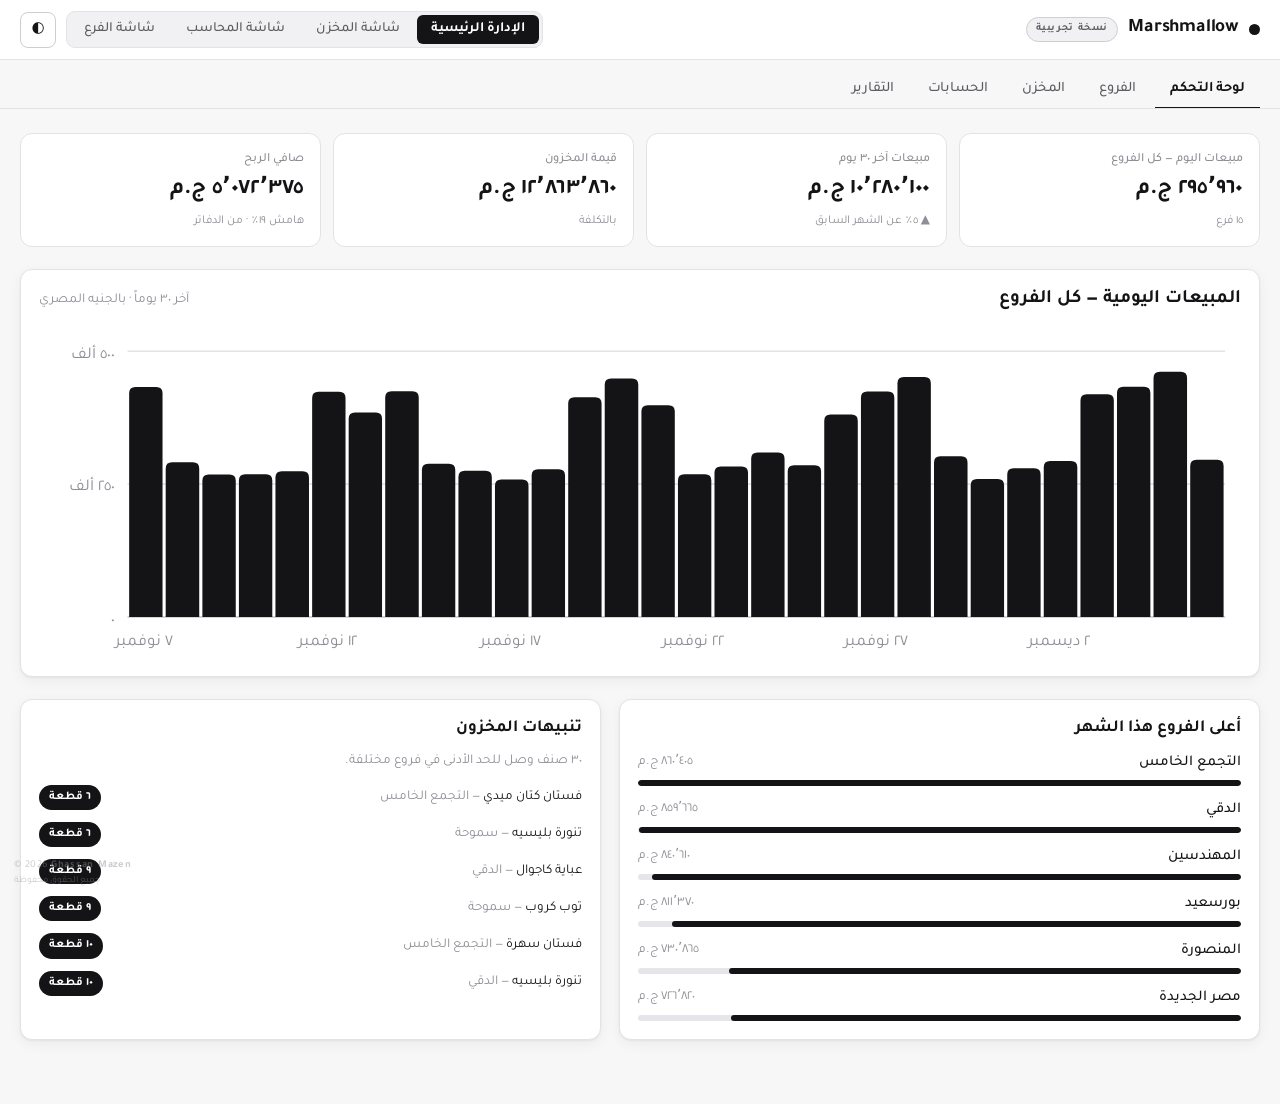
==== commit d300952d: "Add copyright attribution to the Marshmallow demo A faint stamp fixed to the bottom-left corner of e" ====
--- a/marshmallow/index.html
+++ b/marshmallow/index.html
@@ -4,6 +4,8 @@
   <meta charset="utf-8">
   <meta name="viewport" content="width=device-width, initial-scale=1, viewport-fit=cover">
   <meta name="description" content="نسخة تجريبية لنظام Marshmallow — إدارة رئيسية ومخزن ومحاسبة وتقارير وخمسة عشر فرعاً. بيانات وهمية بالكامل.">
+  <meta name="author" content="Ghassan Mazen">
+  <meta name="copyright" content="© 2026 Ghassan Mazen. All rights reserved.">
   <meta name="robots" content="noindex">
   <link rel="icon" href="data:image/svg+xml,%3Csvg%20xmlns%3D%27http%3A%2F%2Fwww.w3.org%2F2000%2Fsvg%27%20viewBox%3D%270%200%2032%2032%27%3E%3Crect%20width%3D%2732%27%20height%3D%2732%27%20rx%3D%277%27%20fill%3D%27%23141416%27%2F%3E%3Ccircle%20cx%3D%2716%27%20cy%3D%2716%27%20r%3D%276%27%20fill%3D%27%23fff%27%2F%3E%3C%2Fsvg%3E">
   <style>
@@ -14,6 +16,11 @@
     img { max-width: 100%; }
     [hidden] { display: none !important; }
   </style>
+<!--
+  Marshmallow — Retail Management System (demonstration build)
+  © 2026 Ghassan Mazen. All rights reserved.
+  جميع الحقوق محفوظة — غسان مازن
+-->
 <title>Marshmallow</title>
 <link rel="stylesheet" href="https://fonts.googleapis.com/css2?family=IBM+Plex+Mono:wght@400;500&family=Tajawal:wght@400;500;700&display=swap">
 <style>
@@ -203,6 +210,19 @@
     color:var(--ink); min-width:180px; }
   .backlink { border:none; background:none; color:var(--ink); font-weight:700; padding:0; font-size:14px; text-decoration:underline; text-underline-offset:3px; }
 
+  /* ختم حقوق الملكية — زاوية ثابتة، باهت ولا يعترض أي ضغطة */
+  .copyright {
+    position: fixed; left: 14px;
+    bottom: calc(env(safe-area-inset-bottom, 0px) + 12px);
+    z-index: 5; pointer-events: none;
+    font-size: 10.5px; line-height: 1.5; letter-spacing: .04em;
+    color: var(--ink-3); opacity: .45; text-align: left; direction: ltr;
+  }
+  .copyright b { font-weight: 600; letter-spacing: .07em; }
+  .copyright span { display: block; direction: rtl; letter-spacing: 0; font-size: 9.5px; }
+  @media (max-width: 600px) { .copyright { font-size: 9px; opacity: .38; } }
+  @media print { .copyright { opacity: .7; } }
+
   /* صور الأصناف */
   .thumb { width:44px; height:52px; border-radius:7px; object-fit:cover; display:block;
     border:1px solid var(--line); background:var(--surface-2); }
@@ -210,6 +230,9 @@
     background:var(--surface-2); display:flex; align-items:center; justify-content:center;
     color:var(--ink-3); font-size:15px; }
   .thumb-lg { width:120px; height:144px; }
+  .thumb-ph .gl { width:22px; height:22px; }
+  .thumb-ph.thumb-lg .gl { width:48px; height:48px; }
+  .pthumb-ph .gl { width:40px; height:40px; }
   .pthumb { width:100%; aspect-ratio:3/4; border-radius:8px; object-fit:cover; display:block;
     border:1px solid var(--line); background:var(--surface-2); margin-bottom:4px; }
   .pthumb-ph { width:100%; aspect-ratio:3/4; border-radius:8px; border:1px dashed var(--line-2);
@@ -269,6 +292,7 @@
 <nav class="tabrow" id="tabs" role="tablist"></nav>
 <div class="wrap"><div id="view" class="stack"></div></div>
 <div id="layer"></div>
+<div class="copyright">© 2026 <b>Ghassan Mazen</b><span>جميع الحقوق محفوظة</span></div>
 
 <script>
 /* ============================================================
@@ -306,7 +330,16 @@
 const CATS    = ['فساتين','بلوزات','بناطيل','تنانير','جاكيتات','تريكو'];
 const SEASONS = ['صيف ٢٠٢٦','ربيع ٢٠٢٦','شتاء ٢٠٢٥'];
 const SUPPLIERS = ['مصنع الدلتا للنسيج','شركة النيل للأقمشة','مجموعة الشرق للملابس','تكس بورت للاستيراد','مصنع المحلة الكبرى'];
-const SIZECODE = {S:'1',M:'2',L:'3',XL:'4'};
+const SIZECODE = {S:'1',M:'2',L:'3',XL:'4',XXL:'5'};
+/* قوالب جاهزة لكل تصنيف — تملأ المقاسات والألوان بضغطة واحدة */
+const CAT_TPL = {
+  'فساتين': { sizes:['S','M','L','XL'], colors:['أسود','بيج','وردي'] },
+  'بلوزات': { sizes:['S','M','L'],      colors:['أبيض','أسود','وردي'] },
+  'بناطيل': { sizes:['S','M','L','XL'], colors:['كحلي','أسود','بيج'] },
+  'تنانير': { sizes:['S','M','L'],      colors:['أسود','بيج'] },
+  'جاكيتات':{ sizes:['M','L','XL'],     colors:['كحلي','أسود','بني'] },
+  'تريكو':  { sizes:['S','M','L','XL'], colors:['بيج','نبيتي','زيتي'] }
+};
 
 let styleSeq = 1000;
 const STYLES = [
@@ -795,9 +828,11 @@
     <div class="tile"><span class="lbl">تحت حد الطلب</span><span class="val">${AR(under)}</span><span class="meta">يحتاج توريد</span></div>
   </div>
   <div class="sechead"><h2>الأصناف</h2>
-    ${ RO() ? '<span class="badge b-mark">عرض فقط</span>'
-      : '<button class="btn btn-primary btn-sm" id="w-new">+ صنف جديد</button>' }</div>
-  ${ RO() ? '' : '<div class="notice"><span>🏷️</span><div>كل صنف يُعرَّف مرة واحدة هنا، فيولّد النظام <b>متغيّراً لكل مقاس ولون</b> بكود وباركود مستقلّين. الفروع تستقبل الأصناف ولا تنشئها ولا تغيّر أسعارها.</div></div>' }
+    ${ RO() ? '<span class="badge b-mark">عرض فقط</span>' : `<div class="row" style="gap:8px">
+      <button class="btn btn-primary btn-sm" id="w-new">+ صنف جديد</button>
+      <button class="btn btn-sm" id="w-clone">نسخ صنف موجود</button>
+      <button class="btn btn-sm" id="w-import">استيراد من ملف</button></div>` }</div>
+  ${ RO() ? '' : '<div class="notice"><span>🏷️</span><div>ثلاث طرق للترميز: <b>صنف جديد</b> بقالب جاهز لكل تصنيف، أو <b>نسخ صنف موجود</b> وتغيير الاسم والسعر فقط، أو <b>استيراد ملف</b> لإدخال عشرات الأصناف دفعة واحدة. في كل الحالات يولّد النظام متغيّراً لكل مقاس ولون بكود وباركود مستقلّين.</div></div>' }
   <div class="row" style="justify-content:space-between">
     <input class="srch" id="sq" placeholder="ابحث بالاسم أو الكود أو التصنيف..." value="${esc(S.q)}" style="flex:1; max-width:340px">
     <span class="sub">${AR(list.length)} صنف</span></div>
@@ -924,6 +959,108 @@
   <div class="row" style="justify-content:flex-end"><button class="btn" id="w-cancel">إلغاء</button>
     <button class="btn btn-primary" id="w-save" ${diffs.length?'':'disabled'}>ترحيل ${AR(diffs.length)} فرق</button></div>`;
 }
+/* ---------- نسخ صنف موجود ---------- */
+function cloneForm(){
+  return `<p class="sub">اختر صنفاً قائماً — يُنسخ التصنيف والموسم والمقاسات والألوان والمورّد والأسعار، ولا يبقى عليك سوى الاسم.</p>
+  <div class="f-full"><label for="cl-src">الصنف المصدر</label>
+    <select id="cl-src">${STYLES.map(x=>`<option value="${x.code}">${esc(x.name)} — ${x.code} · ${esc(x.cat)} · ${AR(x.colors.length*x.sizes.length)} متغيّر</option>`).join('')}</select></div>
+  <div class="row" style="justify-content:flex-end"><button class="btn" id="cl-cancel">إلغاء</button>
+    <button class="btn btn-primary" id="cl-go">فتح نسخة للتعديل</button></div>`;
+}
+
+/* ---------- استيراد أصناف من ملف ---------- */
+const IMP_COLS = 'الاسم,التصنيف,الموسم,التكلفة,السعر,المقاسات,الألوان';
+const IMP_SAMPLE = IMP_COLS + '\n' +
+  'فستان شيفون طويل,فساتين,صيف ٢٠٢٦,520,1490,S|M|L|XL,أسود|بيج|وردي\n' +
+  'بلوزة ساتان,بلوزات,ربيع ٢٠٢٦,310,890,S|M|L,أبيض|أسود\n' +
+  'بنطلون كتان,بناطيل,صيف ٢٠٢٦,400,1150,M|L|XL,بيج|كحلي\n' +
+  'كارديجان قطن,تريكو,شتاء ٢٠٢٥,480,1320,S|M|L|XL,نبيتي|زيتي';
+function parseImport(text){
+  const lines = text.split(/\r?\n/).map(l=>l.trim()).filter(Boolean);
+  if(!lines.length) return [];
+  const start = lines[0].includes('الاسم') ? 1 : 0;
+  return lines.slice(start).map((ln,i)=>{
+    const c = ln.split(',').map(x=>x.trim());
+    const sizes  = (c[5]||'').split('|').map(x=>x.trim()).filter(x=>SIZECODE[x]);
+    const colors = (c[6]||'').split('|').map(x=>x.trim()).filter(x=>PALETTE.includes(x));
+    const cost=+c[3], price=+c[4];
+    const errs=[];
+    if(!c[0]) errs.push('بلا اسم');
+    if(!CATS.includes(c[1])) errs.push('تصنيف غير معروف');
+    if(!(cost>0)) errs.push('تكلفة غير صحيحة');
+    if(!(price>cost)) errs.push('السعر يجب أن يتجاوز التكلفة');
+    if(!sizes.length) errs.push('بلا مقاسات');
+    if(!colors.length) errs.push('بلا ألوان صالحة');
+    return { row:i+1, name:c[0]||'', cat:c[1]||'', season:CATS.includes(c[1])?(SEASONS.includes(c[2])?c[2]:SEASONS[0]):'',
+             cost, price, sizes, colors, errs, vars:sizes.length*colors.length };
+  });
+}
+function importForm(){
+  S.IMP = S.IMP || { text:'' };
+  const rows = parseImport(S.IMP.text);
+  const ok = rows.filter(r=>!r.errs.length), bad = rows.filter(r=>r.errs.length);
+  const vars = ok.reduce((a,r)=>a+r.vars,0);
+  return `<p class="sub">الصق الصفوف أو اختر ملف CSV. كل سطر صنف واحد، والمقاسات والألوان مفصولة بعلامة <span class="code">|</span>.</p>
+  <div class="fieldset"><h4>الأعمدة المطلوبة</h4>
+    <p class="code" style="white-space:normal; direction:rtl">${esc(IMP_COLS)}</p>
+    <div class="row" style="gap:8px">
+      <label class="filebtn" for="imp-file">اختيار ملف CSV…</label>
+      <input type="file" id="imp-file" accept=".csv,text/csv,text/plain">
+      <button class="btn btn-sm" id="imp-sample">تعبئة بمثال</button>
+      ${ S.IMP.text ? '<button class="btn btn-sm" id="imp-clear">مسح</button>' : '' }
+    </div>
+    <textarea id="imp-text" rows="6" placeholder="${esc(IMP_COLS)}"
+      style="width:100%; padding:10px 12px; border:1px solid var(--line-2); border-radius:8px;
+      background:var(--surface); color:var(--ink); font-family:var(--mono); font-size:12.5px;
+      direction:rtl; resize:vertical">${esc(S.IMP.text)}</textarea>
+  </div>
+  ${ rows.length ? `<div class="fieldset"><h4>المعاينة</h4>
+    <div class="row" style="gap:10px">
+      <span class="badge b-quiet">${AR(ok.length)} صنف جاهز</span>
+      ${ bad.length ? `<span class="badge b-loud">${AR(bad.length)} صف به خطأ</span>` : '' }
+      <span class="sub">سيُنشأ ${AR(vars)} متغيّر بأكواد وباركود</span>
+    </div>
+    <div class="tscroll" style="max-height:300px; overflow-y:auto"><table>
+      <thead><tr><th>#</th><th>الاسم</th><th>التصنيف</th><th>التكلفة</th><th>البيع</th><th>متغيّرات</th><th>الحالة</th></tr></thead>
+      <tbody>${rows.map(r=>`<tr><td class="n sub">${AR(r.row)}</td>
+        <td style="font-weight:${r.errs.length?'400':'700'}">${esc(r.name)||'—'}</td>
+        <td class="sub">${esc(r.cat)||'—'}</td>
+        <td class="n sub">${r.cost>0?EGP(r.cost):'—'}</td><td class="n">${r.price>0?EGP(r.price):'—'}</td>
+        <td class="n">${r.errs.length?'—':AR(r.vars)}</td>
+        <td>${ r.errs.length ? `<span class="badge b-loud">${esc(r.errs[0])}</span>`
+                             : '<span class="badge b-quiet">جاهز</span>' }</td></tr>`).join('')}
+      </tbody></table></div></div>` : '' }
+  <div class="row" style="justify-content:flex-end"><button class="btn" id="imp-cancel">إلغاء</button>
+    <button class="btn btn-primary" id="imp-go" ${ok.length?'':'disabled'}>استيراد ${AR(ok.length)} صنف</button></div>`;
+}
+function openImport(){ S.IMP={text:''}; openModal('استيراد أصناف من ملف', importForm()); wireImport(); }
+function wireImport(){
+  const re=(keepCaret)=>{ const ta=$('#imp-text'); const pos = ta?ta.selectionStart:null;
+    $('#modal-body').innerHTML=importForm(); wireImport();
+    if(keepCaret){ const n=$('#imp-text'); if(n){ n.focus(); try{n.setSelectionRange(pos,pos);}catch(e){} } } };
+  const ta=$('#imp-text'); if(ta) ta.oninput=e=>{ S.IMP.text=e.target.value; re(true); };
+  const sm=$('#imp-sample'); if(sm) sm.onclick=()=>{ S.IMP.text=IMP_SAMPLE; re(); };
+  const cl=$('#imp-clear'); if(cl) cl.onclick=()=>{ S.IMP.text=''; re(); };
+  const f=$('#imp-file'); if(f) f.onchange=e=>{ const file=e.target.files && e.target.files[0]; if(!file) return;
+    const fr=new FileReader(); fr.onload=()=>{ S.IMP.text=String(fr.result||''); re(); };
+    fr.onerror=()=>toast('تعذّرت قراءة الملف'); fr.readAsText(file,'utf-8'); };
+  const c=$('#imp-cancel'); if(c) c.onclick=()=>{ S.IMP=null; $('#layer').innerHTML=''; };
+  const go=$('#imp-go'); if(go) go.onclick=()=>{
+    const ok = parseImport(S.IMP.text).filter(r=>!r.errs.length);
+    let nv=0;
+    ok.forEach(r=>{
+      const st={ code:'MRS-'+(++styleSeq), name:r.name, price:r.price, cat:r.cat, cost:r.cost,
+        colors:r.colors.slice(), sizes:r.sizes.slice(), season:r.season, reorder:50,
+        supplier:SUPPLIERS[0], depth:1, img:null, bmode:'auto' };
+      STYLES.push(st); nv += st.colors.length*st.sizes.length;
+      [{id:WH_ID}, ...BRANCHES].forEach(b=>{ const m={};
+        st.colors.forEach(cl2=> st.sizes.forEach(sz=>{ m[vkey(sz,cl2)]=0; })); STOCK[b.id][st.code]=m; });
+    });
+    S.IMP=null; $('#layer').innerHTML=''; render();
+    toast('تم استيراد '+AR(ok.length)+' صنف · '+AR(nv)+' متغيّر');
+  };
+}
+
 const WF_META = { grn:['إذن توريد جديد',grnForm], trf:['تحويل جديد',trfForm], adj:['جرد وتسوية',adjForm] };
 function openWF(kind){ wfInit(kind); openModal(WF_META[kind][0], WF_META[kind][1]()); wireWF(); }
 function wireWF(){
@@ -977,7 +1114,8 @@
 /* نموذج صنف جديد — يولّد المتغيّرات والأكواد والباركود مباشرةً */
 function newItemForm(){
   S.NI = S.NI || { name:'', cat:CATS[0], season:SEASONS[0], cost:'', price:'', reorder:50,
-                   supplier:SUPPLIERS[0], colors:['أسود'], sizes:['S','M','L'], img:null };
+                   supplier:SUPPLIERS[0], colors:CAT_TPL[CATS[0]].colors.slice(),
+                   sizes:CAT_TPL[CATS[0]].sizes.slice(), img:null, bmode:'auto' };
   const N=S.NI;
   const nVar = N.colors.length*N.sizes.length;
   const margin = (N.cost>0 && N.price>0) ? Math.round((N.price-N.cost)/N.price*100) : null;
@@ -1016,6 +1154,8 @@
   </div>
   <div class="fieldset">
     <h4>المقاسات والألوان</h4>
+    <p class="hint">طُبِّق قالب «${esc(N.cat)}» تلقائياً — عدّله إن لزم.
+      <button class="btn btn-sm" id="n-tpl" style="margin-inline-start:6px">إعادة تطبيق القالب</button></p>
     <div class="f-full"><label>المقاسات</label>
       <div class="chips">${['S','M','L','XL','XXL'].map(z=>`<button data-nsz="${z}" aria-pressed="${N.sizes.includes(z)}">${z}</button>`).join('')}</div></div>
     <div class="f-full"><label>الألوان</label>
@@ -1034,14 +1174,21 @@
     </div>
   </div>
   <div class="fieldset">
-    <h4>معاينة الأكواد</h4>
+    <h4>الترميز والباركود</h4>
+    <div class="chips">
+      <button data-bm="auto" aria-pressed="${N.bmode!=='supplier'}">ترقيم تلقائي من النظام</button>
+      <button data-bm="supplier" aria-pressed="${N.bmode==='supplier'}">باركود المورّد الموجود</button>
+    </div>
+    <p class="hint">${ N.bmode==='supplier'
+      ? 'لن يولّد النظام باركوداً. عند استلام التوريد يُمسح باركود كل قطعة فيُربط تلقائياً بالمقاس واللون — أسرع طريقة إن كانت البضاعة تصل مُلصَقة من المصنع.'
+      : 'يولّد النظام كوداً وباركوداً لكل متغيّر، وتُطبع الملصقات من المخزن.' }</p>
     <p class="hint">الكود التالي في التسلسل: <span class="code">${nextCode}</span></p>
     <div class="tscroll"><table><thead><tr><th>المتغيّر</th><th>الكود</th><th>الباركود</th><th>التكلفة</th><th>البيع</th></tr></thead>
       <tbody>${ nVar ? preview.map(v=>{
-        const fake={code:nextCode};
         return `<tr><td>${v.sz} · ${esc(v.cl)}</td>
           <td class="code">${nextCode}-${SIZECODE[v.sz]||'5'}${colIdx(v.cl)}</td>
-          <td class="code">62${nextCode.slice(4)}${SIZECODE[v.sz]||'5'}${colIdx(v.cl)}${String((+nextCode.slice(4)*7)%10000).padStart(4,'0')}</td>
+          <td class="code">${ N.bmode==='supplier' ? '<span class="sub">يُمسح عند الاستلام</span>'
+            : '62'+nextCode.slice(4)+(SIZECODE[v.sz]||'5')+colIdx(v.cl)+String((+nextCode.slice(4)*7)%10000).padStart(4,'0') }</td>
           <td class="n sub">${N.cost?EGP(N.cost):'—'}</td><td class="n">${N.price?EGP(N.price):'—'}</td></tr>`;}).join('')
         : '<tr><td colspan="5" class="empty">اختر مقاساً ولوناً على الأقل.</td></tr>' }
         ${ nVar>8 ? `<tr><td colspan="5" class="sub">…و${AR(nVar-8)} متغيّراً آخر</td></tr>` : '' }
@@ -1052,8 +1199,12 @@
     <button class="btn btn-primary" id="n-save" ${ok?'':'disabled'}>حفظ الصنف وإنشاء ${AR(nVar)} متغيّر</button>
   </div>`;
 }
-function openNewItem(){
-  openModal('صنف جديد', newItemForm(), true);
+function openNewItem(fromCode){
+  if (fromCode){ const o=styleBy(fromCode);
+    S.NI = { name:o.name+' — نسخة', cat:o.cat, season:o.season, cost:o.cost, price:o.price,
+             reorder:o.reorder, supplier:o.supplier, colors:o.colors.slice(), sizes:o.sizes.slice(),
+             img:o.img||null, bmode:o.bmode||'auto' }; }
+  openModal(fromCode?'نسخ صنف':'صنف جديد', newItemForm(), true);
   wireNewItem();
 }
 function wireNewItem(){
@@ -1064,7 +1215,12 @@
     el.oninput = e => { N[key] = num ? e.target.value : e.target.value; re(id, e.target.selectionStart); }; };
   bindTxt('n-name','name'); bindTxt('n-cost','cost',1); bindTxt('n-price','price',1); bindTxt('n-re','reorder',1);
   ['n-cat','n-season','n-sup'].forEach((id,i)=>{ const el=$('#'+id); if(el) el.onchange=e=>{
-    N[['cat','season','supplier'][i]]=e.target.value; re(); }; });
+    const key=['cat','season','supplier'][i]; N[key]=e.target.value;
+    if(key==='cat' && CAT_TPL[N.cat]){ N.sizes=CAT_TPL[N.cat].sizes.slice(); N.colors=CAT_TPL[N.cat].colors.slice(); }
+    re(); }; });
+  const tpl=$('#n-tpl'); if(tpl) tpl.onclick=()=>{ const t=CAT_TPL[N.cat];
+    if(t){ N.sizes=t.sizes.slice(); N.colors=t.colors.slice(); } re(); };
+  document.querySelectorAll('[data-bm]').forEach(b=> b.onclick=()=>{ N.bmode=b.dataset.bm; re(); });
   document.querySelectorAll('[data-nsz]').forEach(b=> b.onclick=()=>{ const z=b.dataset.nsz;
     N.sizes.includes(z) ? N.sizes.splice(N.sizes.indexOf(z),1) : N.sizes.push(z);
     N.sizes.sort((a,b)=>['S','M','L','XL','XXL'].indexOf(a)-['S','M','L','XL','XXL'].indexOf(b)); re(); });
@@ -1078,7 +1234,7 @@
   const save=$('#n-save'); if(save) save.onclick=()=>{
     const s = { code:'MRS-'+(++styleSeq), name:N.name.trim(), price:+N.price, cat:N.cat, cost:+N.cost,
       colors:N.colors.slice(), sizes:N.sizes.slice(), season:N.season, reorder:+N.reorder||50,
-      supplier:N.supplier, depth:1, img:N.img };
+      supplier:N.supplier, depth:1, img:N.img, bmode:N.bmode };
     STYLES.push(s);
     [{id:WH_ID}, ...BRANCHES].forEach(b=>{ const m={};
       s.colors.forEach(cl=> s.sizes.forEach(sz=>{ m[vkey(sz,cl)]=0; }));
@@ -1592,7 +1748,11 @@
   const list=STYLES.filter(s=>!q||s.name.includes(q)||s.code.includes(q));
   const sub=cartTotal(), vat=Math.round(sub*14/114), items=S.cart.reduce((a,c)=>a+c.qty,0);
   return `<div class="sechead"><div><h2>البيع — فرع ${esc(b.name)}</h2><span class="sub">اضغط على الصنف لاختيار المقاس واللون</span></div>
-    <input class="srch" id="sq2" placeholder="ابحث عن صنف..." value="${esc(S.sq)}"></div>
+    <div class="row" style="gap:8px">
+      <input class="srch" id="sq2" placeholder="ابحث عن صنف..." value="${esc(S.sq)}">
+      <button class="btn btn-sm" id="hw-btn">ربط الأجهزة بالفرع</button>
+    </div></div>
+  <div class="notice"><span>🔌</span><div>الماسح الضوئي يعمل مباشرةً كأنه لوحة مفاتيح: امسح الباركود فيُضاف الصنف للفاتورة فوراً. اضغط <b>ربط الأجهزة بالفرع</b> لمعرفة كيف تتصل الطابعة والدرج وباقي الأجهزة.</div></div>
   <div class="poswrap">
     <div class="pgrid">${list.map(s=>{ const av=branchQty(S.branch,s.code);
       return `<button class="pcard" data-p="${s.code}" ${av===0?'disabled style="opacity:.5"':''}>
@@ -1656,8 +1816,82 @@
     </tbody></table></div>`;
 }
 
+/* ---------- شرح ربط الأجهزة بالفرع ---------- */
+function hwDiagram(){
+  return `<figure style="margin:0"><div style="overflow-x:auto; background:var(--surface-2);
+      border:1px solid var(--line); border-radius:10px; padding:16px">
+    <svg viewBox="0 0 900 450" role="img" style="display:block; width:100%; height:auto; color:var(--ink)"
+      aria-label="الماسح يتصل بجهاز الكاشير كلوحة مفاتيح، والكاشير يرسل الفاتورة إلى الطابعة، والطابعة تفتح درج النقدية، والكاشير يتزامن مع الخادم السحابي.">
+      <defs><marker id="hwA" viewBox="0 0 10 10" refX="9" refY="5" markerWidth="7" markerHeight="7"
+        orient="auto-start-reverse"><path d="M 0 0 L 10 5 L 0 10 z" fill="currentColor"></path></marker></defs>
+
+      <rect x="325" y="16" width="250" height="72" rx="8" fill="none" stroke="currentColor" stroke-width="1.4"></rect>
+      <text x="450" y="46" text-anchor="middle" font-size="15" font-weight="700" fill="currentColor">الخادم السحابي</text>
+      <text x="450" y="68" text-anchor="middle" font-size="11.5" fill="currentColor" opacity="0.7">المخزون · الحسابات · كل الفروع</text>
+
+      <line x1="450" y1="94" x2="450" y2="146" stroke="currentColor" stroke-width="1.4"
+        marker-start="url(#hwA)" marker-end="url(#hwA)"></line>
+      <text x="466" y="118" font-size="11.5" fill="currentColor" opacity="0.75">إنترنت — ويعمل دون اتصال عند الانقطاع</text>
+
+      <rect x="325" y="152" width="250" height="96" rx="8" fill="none" stroke="currentColor" stroke-width="2"></rect>
+      <text x="450" y="182" text-anchor="middle" font-size="15" font-weight="700" fill="currentColor">جهاز الكاشير</text>
+      <text x="450" y="204" text-anchor="middle" font-size="11.5" fill="currentColor" opacity="0.7">حاسوب صغير أو تابلت</text>
+      <text x="450" y="226" text-anchor="middle" font-size="11" fill="currentColor" opacity="0.55">شاشة البيع تعمل عليه</text>
+
+      <rect x="636" y="156" width="248" height="88" rx="8" fill="none" stroke="currentColor" stroke-width="1.4"></rect>
+      <text x="760" y="186" text-anchor="middle" font-size="14" font-weight="700" fill="currentColor">ماسح الباركود</text>
+      <text x="760" y="208" text-anchor="middle" font-size="11.5" fill="currentColor" opacity="0.7">USB أو بلوتوث</text>
+      <text x="760" y="228" text-anchor="middle" font-size="11" fill="currentColor" opacity="0.55">بلا تعريفات — يكتب كلوحة مفاتيح</text>
+      <line x1="630" y1="200" x2="581" y2="200" stroke="currentColor" stroke-width="1.4" marker-end="url(#hwA)"></line>
+
+      <rect x="16" y="156" width="248" height="88" rx="8" fill="none" stroke="currentColor" stroke-width="1.4"></rect>
+      <text x="140" y="186" text-anchor="middle" font-size="14" font-weight="700" fill="currentColor">طابعة الفواتير</text>
+      <text x="140" y="208" text-anchor="middle" font-size="11.5" fill="currentColor" opacity="0.7">حرارية ٨٠ مم · ESC/POS</text>
+      <text x="140" y="228" text-anchor="middle" font-size="11" fill="currentColor" opacity="0.55">USB أو شبكة</text>
+      <line x1="319" y1="200" x2="270" y2="200" stroke="currentColor" stroke-width="1.4" marker-end="url(#hwA)"></line>
+
+      <line x1="140" y1="250" x2="140" y2="300" stroke="currentColor" stroke-width="1.4" marker-end="url(#hwA)"></line>
+      <text x="156" y="278" font-size="11.5" fill="currentColor" opacity="0.75">كابل RJ11</text>
+      <rect x="16" y="306" width="248" height="84" rx="8" fill="none" stroke="currentColor" stroke-width="1.4"></rect>
+      <text x="140" y="336" text-anchor="middle" font-size="14" font-weight="700" fill="currentColor">درج النقدية</text>
+      <text x="140" y="358" text-anchor="middle" font-size="11.5" fill="currentColor" opacity="0.7">يفتح بأمر من الطابعة</text>
+      <text x="140" y="378" text-anchor="middle" font-size="11" fill="currentColor" opacity="0.55">لا يتصل بالحاسوب مباشرة</text>
+
+      <rect x="636" y="306" width="248" height="84" rx="8" fill="none" stroke="currentColor" stroke-width="1.2"
+        stroke-dasharray="5 4"></rect>
+      <text x="760" y="336" text-anchor="middle" font-size="14" font-weight="700" fill="currentColor">طابعة ملصقات الباركود</text>
+      <text x="760" y="358" text-anchor="middle" font-size="11.5" fill="currentColor" opacity="0.7">في المخزن الرئيسي</text>
+      <text x="760" y="378" text-anchor="middle" font-size="11" fill="currentColor" opacity="0.55">ملصق لكل مقاس ولون</text>
+
+      <text x="450" y="424" text-anchor="middle" font-size="11.5" fill="currentColor" opacity="0.6">
+        كل فرع نسخة مطابقة من هذه المنظومة</text>
+    </svg></div>
+    <figcaption class="sub" style="margin-top:10px">الدرج لا يتصل بالحاسوب: الطابعة هي التي تفتحه لحظة طباعة الفاتورة، فلا يُفتح إلا ببيع مسجَّل.</figcaption>
+  </figure>`;
+}
+function hwModal(){
+  const rows = [
+    ['ماسح الباركود','USB أو بلوتوث','لا شيء. يُرسل الرقم كأنه مكتوب على لوحة المفاتيح، فيلتقطه النظام ويضيف الصنف فوراً.','جاهز'],
+    ['طابعة الفواتير','USB أو شبكة محلية','طابعة حرارية ٨٠ مم تدعم ESC/POS، مع برنامج صغير على جهاز الكاشير يحوّل الفاتورة لأوامر الطابعة.','يحتاج إعداد'],
+    ['درج النقدية','كابل RJ11 من الطابعة','يفتح بأمر تُرسله الطابعة مع كل فاتورة. لا يُفتح يدوياً دون بيع مسجَّل.','يحتاج إعداد'],
+    ['طابعة الملصقات','USB — في المخزن','لطباعة باركود كل مقاس ولون عند إدخال صنف جديد أو استلام توريد.','يحتاج إعداد'],
+    ['ماكينة الدفع بالبطاقة','مستقلة عن النظام','تبقى كما هي من البنك. الكاشير يختار «فيزا» في الفاتورة وتُطابَق الحصيلة آخر اليوم.','مستقلة'],
+    ['مُنظِّم كهرباء UPS','كهرباء','يمنع ضياع فاتورة أو بقاء الدرج مفتوحاً عند انقطاع التيار أثناء البيع.','موصى به'],
+    ['إنترنت + خط احتياطي','شبكة الفرع','الفرع يبيع دون إنترنت ويزامن عند عودة الاتصال، لكن الخط الاحتياطي يبقي التقارير لحظية.','موصى به']
+  ];
+  return `${hwDiagram()}
+  <div class="tscroll"><table>
+    <thead><tr><th>الجهاز</th><th>طريقة التوصيل</th><th>ما يلزم</th><th>الحالة</th></tr></thead>
+    <tbody>${rows.map(r=>`<tr><td style="font-weight:700">${esc(r[0])}</td><td class="sub">${esc(r[1])}</td>
+      <td style="white-space:normal; max-width:420px">${esc(r[2])}</td>
+      <td><span class="badge ${r[3]==='جاهز'?'b-quiet':r[3]==='يحتاج إعداد'?'b-loud':'b-mark'}">${esc(r[3])}</span></td></tr>`).join('')}
+    </tbody></table></div>
+  <div class="notice"><span>🧰</span><div><b>التركيب في كل فرع:</b> جهاز الكاشير يُفتح عليه رابط النظام، ثم يُوصَّل الماسح (ويُجرَّب بمسح أي صنف)، ثم الطابعة، ثم الدرج بكابل الطابعة. يُثبَّت برنامج الطباعة الصغير مرة واحدة ويُضبط اسم الطابعة. زيارة واحدة لكل فرع تكفي.</div></div>
+  <div class="row" style="justify-content:flex-end"><button class="btn" onclick="document.getElementById('layer').innerHTML=''">إغلاق</button></div>`;
+}
+
 /* ---------- صور الأصناف ---------- */
-const GARMENT = '👗';
+const GARMENT = '<svg class="gl" viewBox="0 0 24 24" fill="none" stroke="currentColor" stroke-width="1.3" stroke-linejoin="round" aria-hidden="true"><path d="M8.5 3 12 5.5 15.5 3 20 6l-2.5 3.5V21h-11V9.5L4 6z"/></svg>';
 function thumb(s2, big){
   const cls = big ? ' thumb-lg' : '';
   return s2 && s2.img
@@ -1711,6 +1945,28 @@
       <td class="n">${AR(val(z,cl))}</td></tr>`)).join('')}</tbody></table></div>` : '' }`;
 }
 
+function labelSheet(code){
+  const s2=styleBy(code);
+  const cells = s2.colors.flatMap(cl=> s2.sizes.map(sz=>({sz,cl})));
+  return `<p class="sub">معاينة ورقة الملصقات لـ <b>${esc(s2.name)}</b> — ملصق لكل مقاس ولون، تُطبع على طابعة الملصقات في المخزن.</p>
+  <div style="display:grid; grid-template-columns:repeat(auto-fill,minmax(150px,1fr)); gap:8px">
+    ${cells.map(v=>`<div style="border:1px solid var(--line-2); border-radius:6px; padding:8px 10px;
+        display:flex; flex-direction:column; gap:3px; background:var(--surface)">
+      <span style="font-size:12px; font-weight:700">${esc(s2.name)}</span>
+      <span class="sub" style="font-size:11px">${v.sz} · ${esc(v.cl)}</span>
+      <span class="code" style="font-size:10.5px">${sku(s2,v.sz,v.cl)}</span>
+      <div style="display:flex; gap:1px; height:26px; align-items:flex-end; margin-top:2px">
+        ${bcode(s2,v.sz,v.cl).split('').map((d,i)=>`<span style="display:block; width:${1+(+d%3)}px;
+          height:${60+(+d*4)}%; background:var(--ink)"></span>`).join('')}
+      </div>
+      <span class="code" style="font-size:10px; letter-spacing:1px">${bcode(s2,v.sz,v.cl)}</span>
+      <span style="font-size:11.5px; font-weight:700">${EGP(s2.price)}</span>
+    </div>`).join('')}
+  </div>
+  <div class="notice"><span>🖨️</span><div>في النظام الحقيقي يُرسَل هذا مباشرةً إلى طابعة الملصقات، ويمكن تحديد عدد الملصقات لكل متغيّر حسب الكمية المستلمة.</div></div>
+  <div class="row" style="justify-content:flex-end"><button class="btn" onclick="document.getElementById('layer').innerHTML=''">إغلاق</button></div>`;
+}
+
 function openModal(title, body, keepState){
   $('#layer').innerHTML=`<div class="ovl" id="ovl"><div class="modal wide" role="dialog" aria-modal="true">
     <div class="modal-h"><h3 style="font-size:17px">${title}</h3><button class="xbtn" id="mx" aria-label="إغلاق" style="font-size:22px">×</button></div>
@@ -1758,12 +2014,19 @@
 
   /* المخزن */
   const wn=$('#w-new'); if(wn) wn.onclick=()=>{ S.NI=null; openNewItem(); };
+  const wc=$('#w-clone'); if(wc) wc.onclick=()=>{ openModal('نسخ صنف موجود', cloneForm());
+    $('#cl-cancel').onclick=()=>{ $('#layer').innerHTML=''; };
+    $('#cl-go').onclick=()=>{ const src=$('#cl-src').value; $('#layer').innerHTML=''; S.NI=null; openNewItem(src); }; };
+  const wi=$('#w-import'); if(wi) wi.onclick=()=> openImport();
+  document.querySelectorAll('[data-lbl]').forEach(b=> b.onclick=(e)=>{ e.stopPropagation();
+    openModal('ملصقات الباركود', labelSheet(b.dataset.lbl)); });
   document.querySelectorAll('[data-wf]').forEach(b=> b.onclick=()=> openWF(b.dataset.wf));
   document.querySelectorAll('tr[data-s]').forEach(r=> r.onclick=()=>{ const s=styleBy(r.dataset.s);
     openModal(esc(s.name)+' <span class="code">'+s.code+'</span>',
       `<div class="row" style="gap:14px; align-items:flex-start">${thumb(s,true)}
          <p class="sub" style="flex:1; min-width:0">${esc(s.cat)} · ${esc(s.season)}<br>المورّد ${esc(s.supplier)}<br>تكلفة ${EGP(s.cost)} · بيع ${EGP(s.price)}</p></div>
        ${gridHTML(s.code,null,false,true)}
+       <div class="row"><button class="btn btn-sm" data-lbl="${s.code}">ملصقات الباركود</button></div>
        <h4 style="font-size:14px">التوزيع على الفروع</h4>
        <div class="tscroll"><table><thead><tr><th>الفرع</th><th>الكمية</th><th>حد الطلب</th><th>قيمة المخزون</th><th>الحالة</th></tr></thead>
        <tbody>${BRANCHES.map(b=>{ const q=branchQty(b.id,s.code);
@@ -1808,6 +2071,7 @@
       by:(BRANCHES.find(b=>b.id===bid)||{}).manager });
     DAILY[bid][DAILY[bid].length-1].total += total;
     S.cart=[]; render(); toast('تم إتمام البيع · '+EGP(total)); };
+  const hb=$('#hw-btn'); if(hb) hb.onclick=()=> openModal('ربط الأجهزة بالفرع', hwModal());
   const nr=$('#newret'); if(nr) nr.onclick=()=>{
     openModal('تسجيل مرتجع', `<p class="sub">في النظام الحقيقي يُبحث برقم الفاتورة ثم يُختار الصنف المرتجع.</p>
       <div class="stack-s"><input class="srch" style="max-width:none; width:100%" placeholder="رقم الفاتورة — مثال INV-٠٣-٤١٢٧">
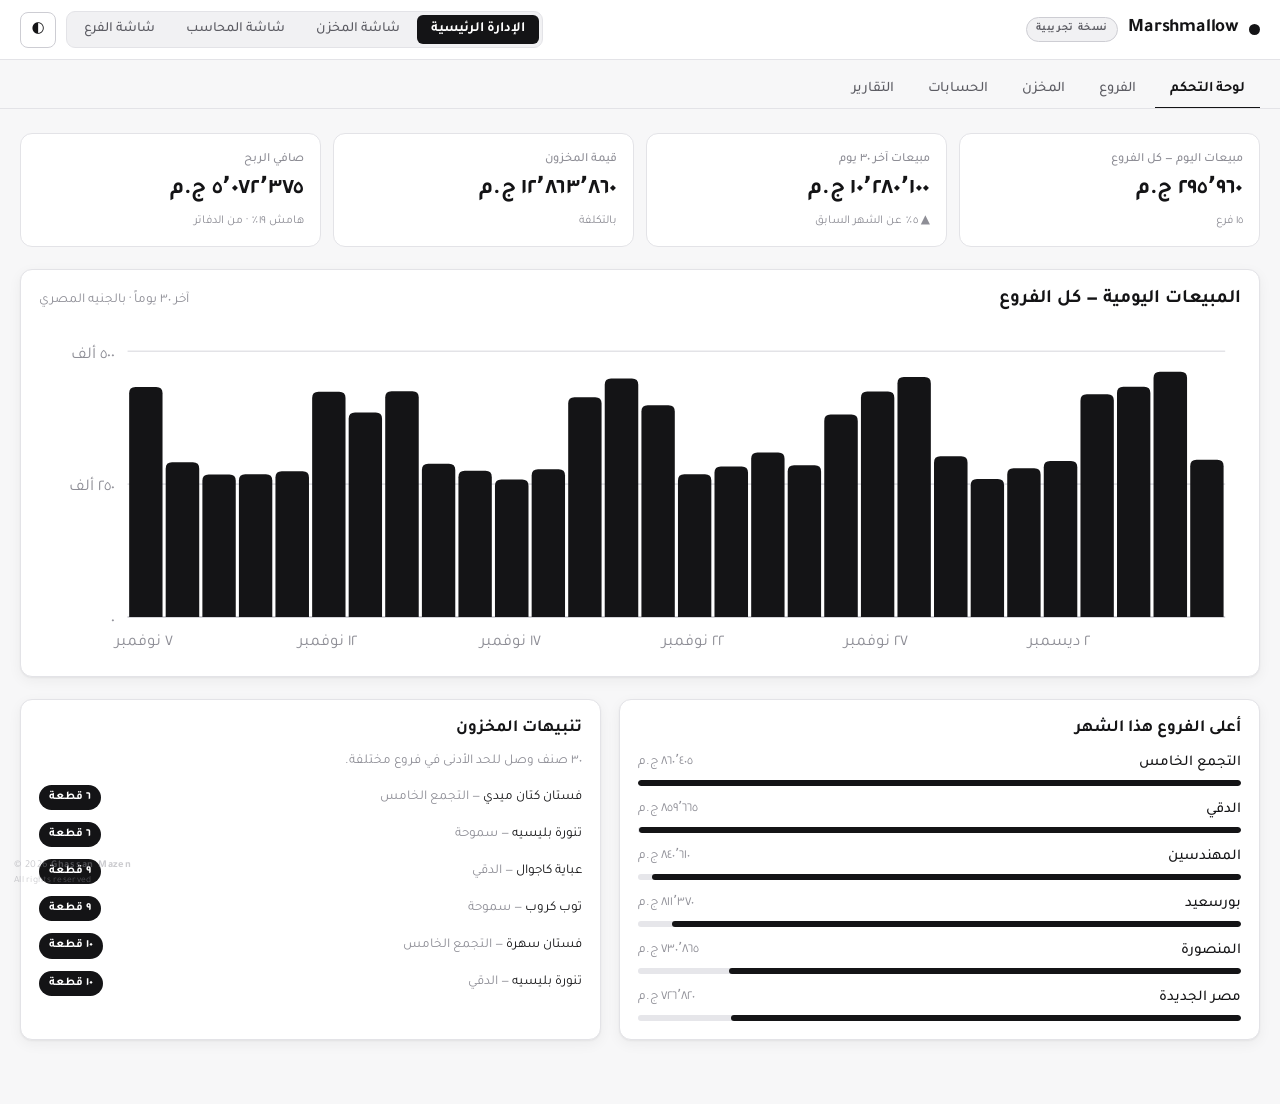
==== commit 3f224fe2: "Put the copyright line in English The stamp now reads 'All rights reserved' rather than the Arabic e" ====
--- a/marshmallow/index.html
+++ b/marshmallow/index.html
@@ -19,7 +19,6 @@
 <!--
   Marshmallow — Retail Management System (demonstration build)
   © 2026 Ghassan Mazen. All rights reserved.
-  جميع الحقوق محفوظة — غسان مازن
 -->
 <title>Marshmallow</title>
 <link rel="stylesheet" href="https://fonts.googleapis.com/css2?family=IBM+Plex+Mono:wght@400;500&family=Tajawal:wght@400;500;700&display=swap">
@@ -219,7 +218,7 @@
     color: var(--ink-3); opacity: .45; text-align: left; direction: ltr;
   }
   .copyright b { font-weight: 600; letter-spacing: .07em; }
-  .copyright span { display: block; direction: rtl; letter-spacing: 0; font-size: 9.5px; }
+  .copyright span { display: block; font-size: 9.5px; letter-spacing: .03em; }
   @media (max-width: 600px) { .copyright { font-size: 9px; opacity: .38; } }
   @media print { .copyright { opacity: .7; } }
 
@@ -292,7 +291,7 @@
 <nav class="tabrow" id="tabs" role="tablist"></nav>
 <div class="wrap"><div id="view" class="stack"></div></div>
 <div id="layer"></div>
-<div class="copyright">© 2026 <b>Ghassan Mazen</b><span>جميع الحقوق محفوظة</span></div>
+<div class="copyright">© 2026 <b>Ghassan Mazen</b><span>All rights reserved</span></div>
 
 <script>
 /* ============================================================
